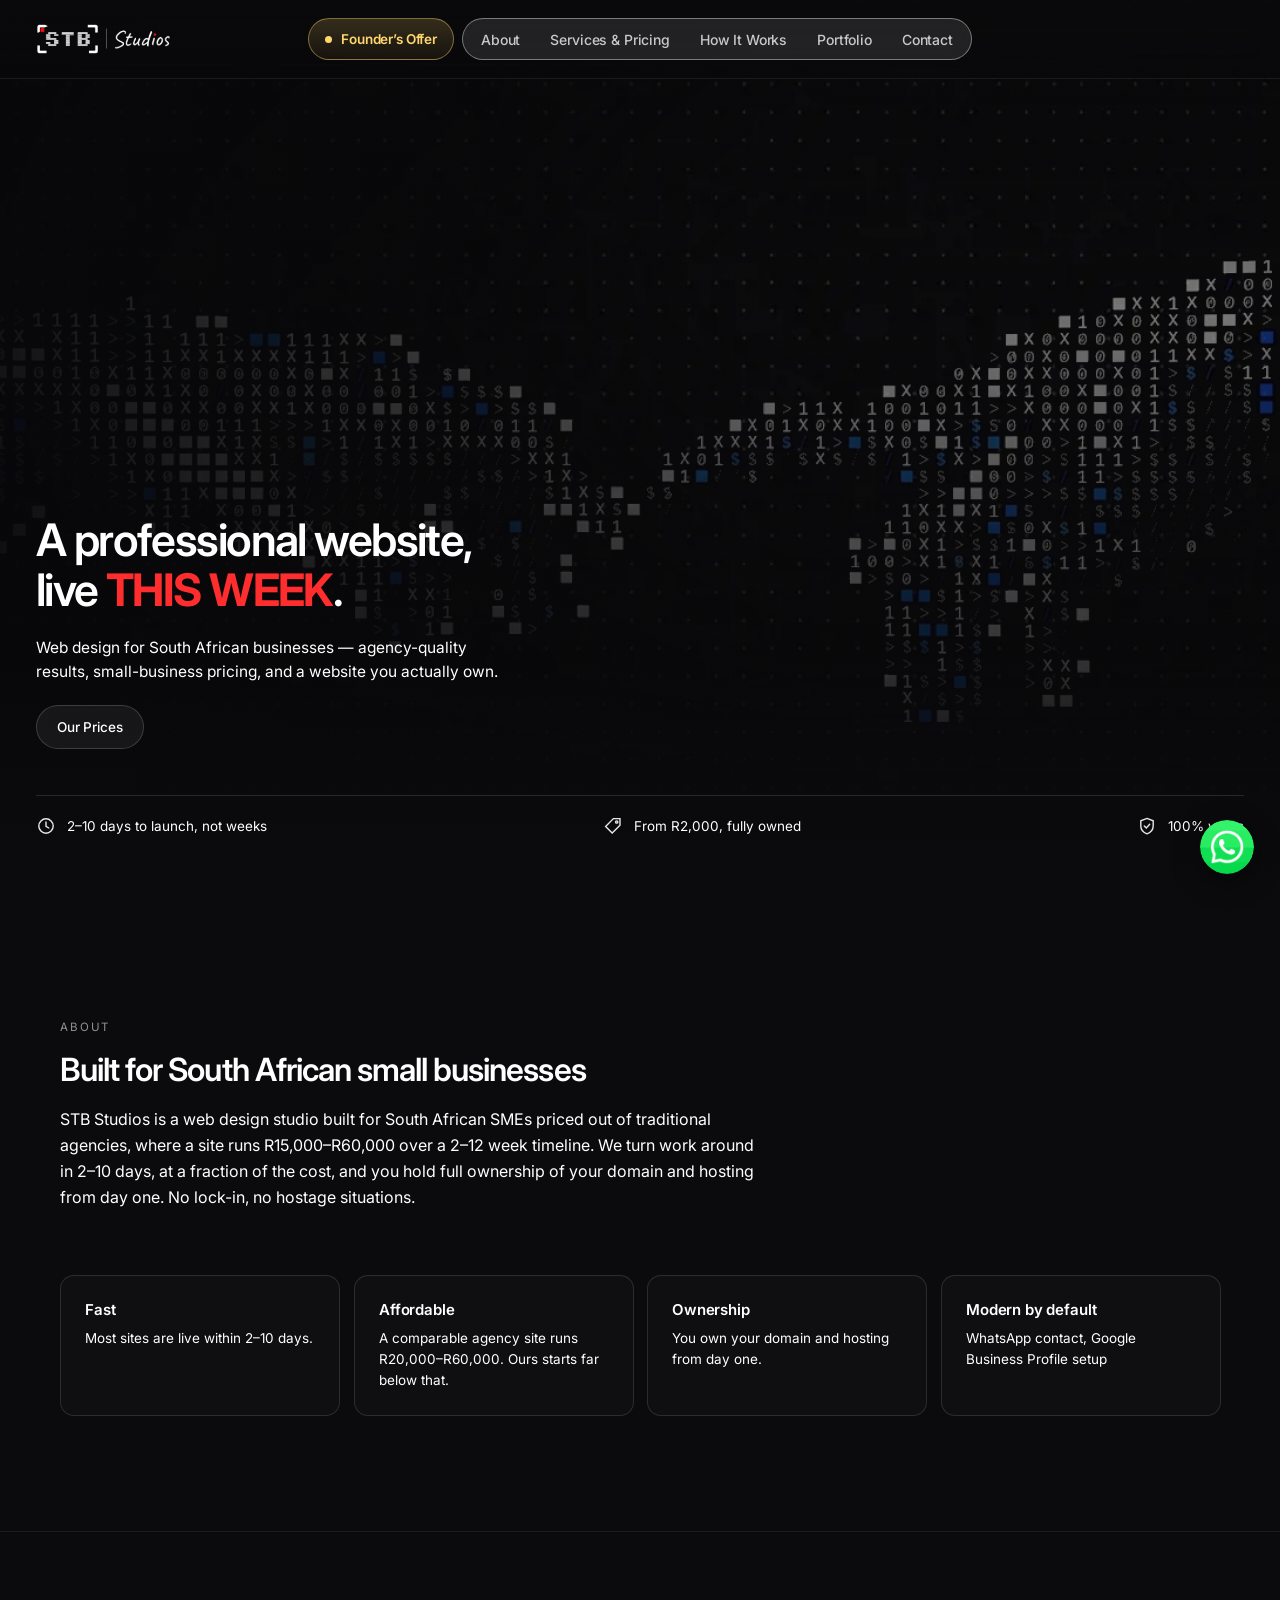
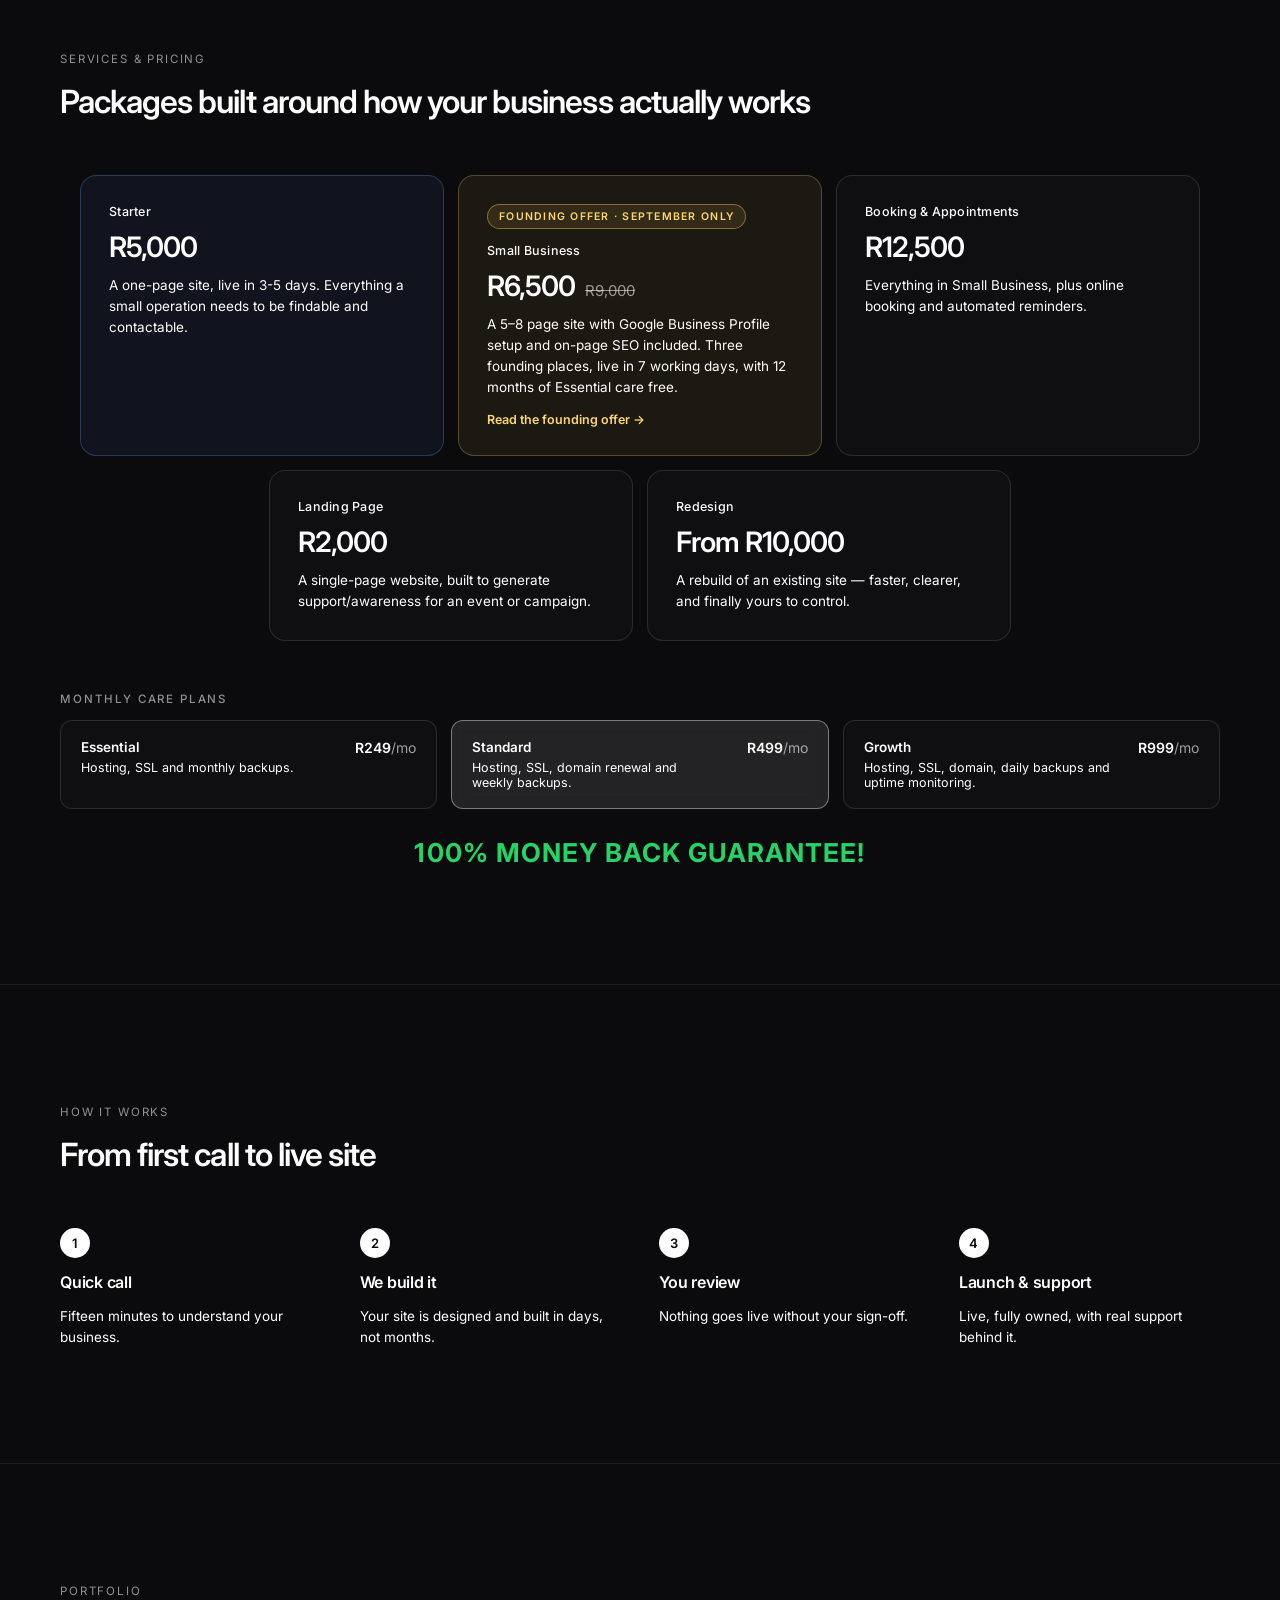
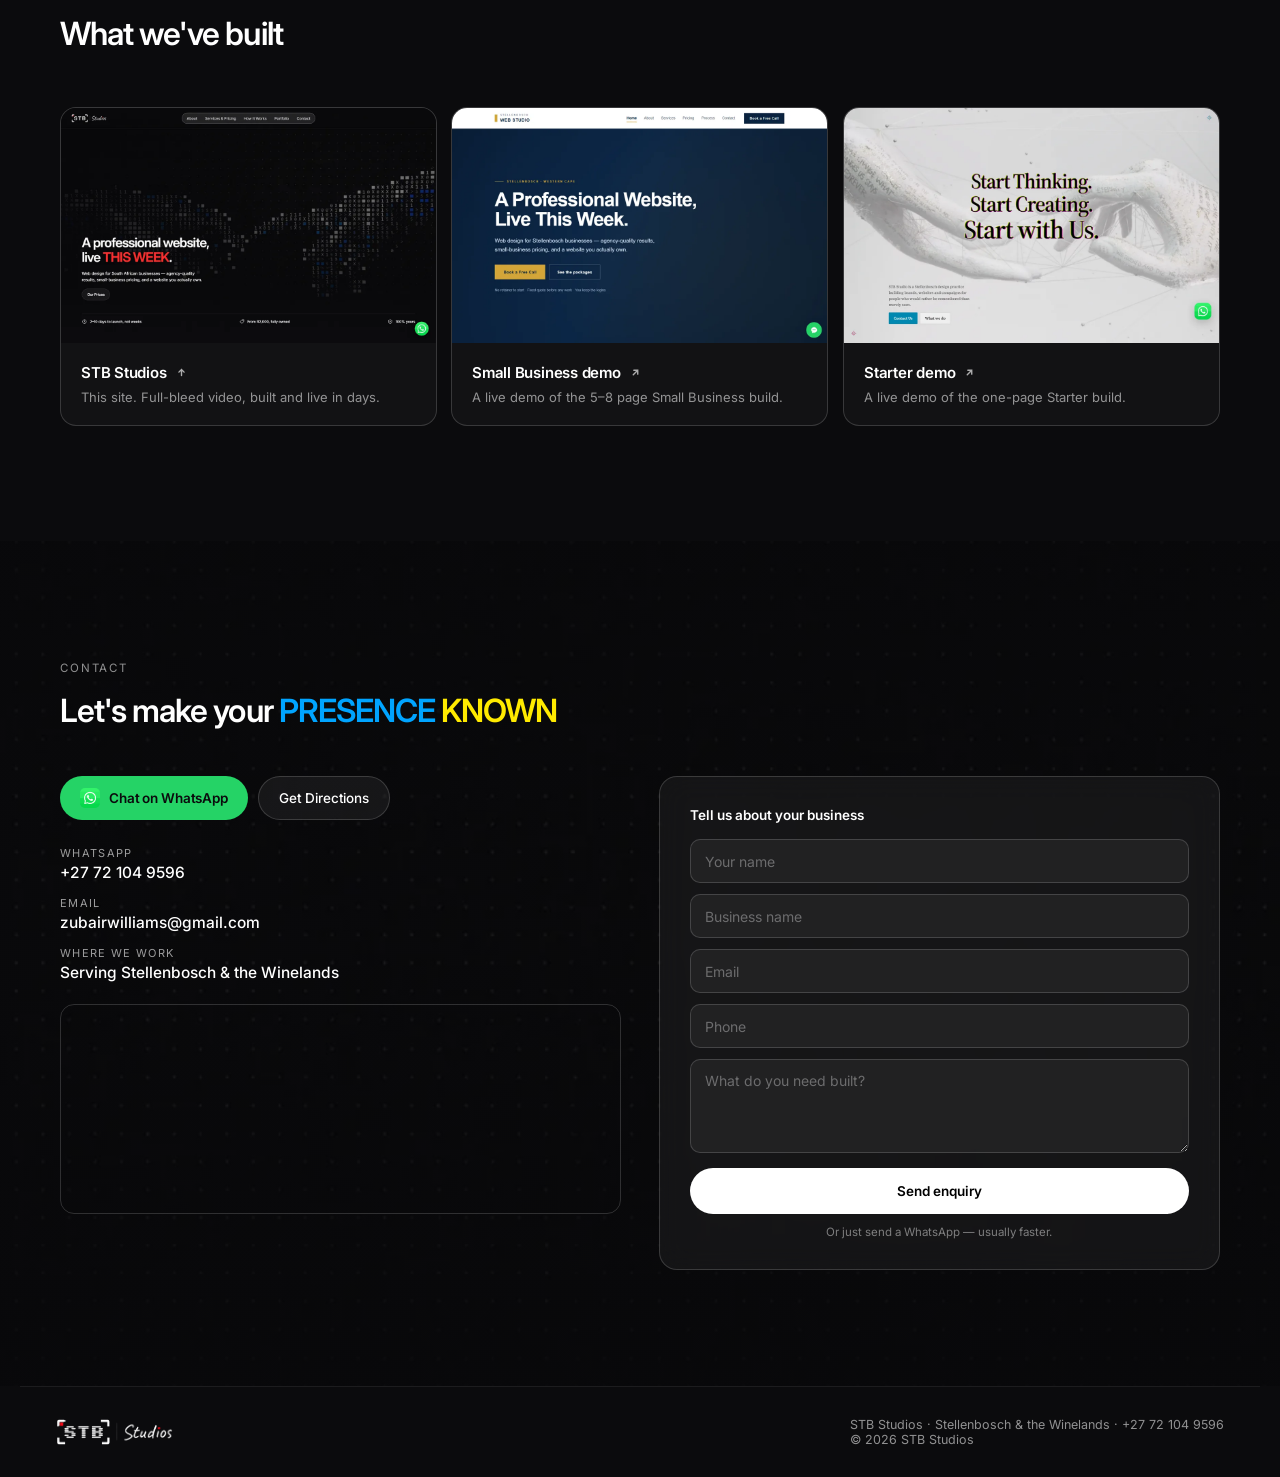
==== index.html @ 53f2d990 "Add money-back guarantee banner below monthly care plans" ====
<!DOCTYPE html>
<html lang="en-ZA">
<head>
<meta charset="utf-8">
<meta name="viewport" content="width=device-width, initial-scale=1">

<!-- ────────────────────────────────────────────────────────────────────
     DOMAIN: every absolute URL below uses https://stbstudio.co.za.
     If you launch on a different host, replace that string here, in
     sitemap.xml and in robots.txt. Nothing else is domain-dependent.
     ──────────────────────────────────────────────────────────────── -->

<title>Web Design in Stellenbosch | STB Studios</title>
<meta name="description" content="Professional websites for Stellenbosch and Winelands businesses — live in 2–10 days from R2,000, and fully owned by you. WhatsApp us for a free quote.">
<link rel="canonical" href="https://stbstudio.co.za/">
<meta name="robots" content="index, follow, max-image-preview:large">
<meta name="theme-color" content="#0b0b0d">
<meta name="geo.region" content="ZA-WC">
<meta name="geo.placename" content="Stellenbosch">

<meta property="og:type" content="website">
<meta property="og:site_name" content="STB Studios">
<meta property="og:locale" content="en_ZA">
<meta property="og:url" content="https://stbstudio.co.za/">
<meta property="og:title" content="Web Design in Stellenbosch | STB Studios">
<meta property="og:description" content="Professional websites for Stellenbosch and Winelands businesses — live in 2–10 days from R2,000, and fully owned by you. WhatsApp us for a free quote.">
<meta property="og:image" content="https://stbstudio.co.za/assets/og-image.jpg">
<meta property="og:image:width" content="1200">
<meta property="og:image:height" content="630">
<meta property="og:image:alt" content="STB Studios — a professional website, live this week">

<meta name="twitter:card" content="summary_large_image">
<meta name="twitter:title" content="Web Design in Stellenbosch | STB Studios">
<meta name="twitter:description" content="Professional websites for Stellenbosch and Winelands businesses — live in 2–10 days from R2,000, and fully owned by you. WhatsApp us for a free quote.">
<meta name="twitter:image" content="https://stbstudio.co.za/assets/og-image.jpg">

<link rel="icon" href="data:image/svg+xml,%3Csvg xmlns='http://www.w3.org/2000/svg' viewBox='0 0 22 22'%3E%3Cg fill='none' stroke='%23fff' stroke-width='1.7' stroke-linecap='square'%3E%3Cpath d='M3 7.5V3h4.5M14.5 3H19v4.5M19 14.5V19h-4.5M7.5 19H3v-4.5'/%3E%3Crect x='8.5' y='8.5' width='5' height='5'/%3E%3C/g%3E%3C/svg%3E">
<link rel="apple-touch-icon" href="assets/logo.webp">

<link rel="preconnect" href="https://fonts.googleapis.com">
<link rel="preconnect" href="https://fonts.gstatic.com" crossorigin>
<link rel="preload" as="image" href="assets/hero-art.webp" fetchpriority="high">
<link href="https://fonts.googleapis.com/css2?family=Inter:ital,opsz,wght@0,14..32,100..900&family=Instrument+Serif:ital@1&display=swap" rel="stylesheet">
<link rel="stylesheet" href="assets/styles.css">

<script type="application/ld+json">
{
  "@context": "https://schema.org",
  "@graph": [
    {
      "@type": "ProfessionalService",
      "@id": "https://stbstudio.co.za/#business",
      "name": "STB Studios",
      "description": "Web design studio for South African small businesses. Professional websites built in 2–10 days, fully owned by the client.",
      "url": "https://stbstudio.co.za/",
      "logo": "https://stbstudio.co.za/assets/logo.webp",
      "image": "https://stbstudio.co.za/assets/og-image.jpg",
      "telephone": "+27721049596",
      "email": "zubairwilliams@gmail.com",
      "priceRange": "R2000-R12500",
      "currenciesAccepted": "ZAR",
      "address": {
        "@type": "PostalAddress",
        "addressLocality": "Stellenbosch",
        "addressRegion": "Western Cape",
        "addressCountry": "ZA"
      },
      "areaServed": [
        { "@type": "City", "name": "Stellenbosch" },
        { "@type": "AdministrativeArea", "name": "Cape Winelands" },
        { "@type": "AdministrativeArea", "name": "Western Cape" }
      ],
      "knowsLanguage": ["en-ZA", "af-ZA"],
      "sameAs": ["https://wa.me/27721049596"],
      "hasOfferCatalog": {
        "@type": "OfferCatalog",
        "name": "Website packages",
        "itemListElement": [
          { "@type": "Offer", "priceCurrency": "ZAR", "price": "2000",
            "itemOffered": { "@type": "Service", "name": "Landing Page", "description": "A single-page campaign site, built to point ads and WhatsApp traffic somewhere that converts." } },
          { "@type": "Offer", "priceCurrency": "ZAR", "price": "5000",
            "itemOffered": { "@type": "Service", "name": "Starter Package", "description": "A one-page site, live in 3–5 days." } },
          { "@type": "Offer", "priceCurrency": "ZAR", "price": "6500", "priceValidUntil": "2026-10-01",
            "url": "https://stbstudio.co.za/founding-offer.html",
            "availability": "https://schema.org/LimitedAvailability",
            "itemOffered": { "@type": "Service", "name": "Small Business Package", "description": "A 5–8 page site with Google Business Profile setup and on-page SEO included. Founding client price until 1 October 2026; R9,000 thereafter." } },
          { "@type": "Offer", "priceCurrency": "ZAR", "price": "12500",
            "itemOffered": { "@type": "Service", "name": "Booking & Appointments", "description": "Everything in Small Business, plus online booking and automated reminders." } },
          { "@type": "Offer", "priceCurrency": "ZAR", "price": "10000", "priceSpecification": { "@type": "PriceSpecification", "minPrice": "10000", "priceCurrency": "ZAR" },
            "itemOffered": { "@type": "Service", "name": "Redesign", "description": "A rebuild of an existing site — faster, clearer, and finally yours to control." } }
        ]
      }
    },
    {
      "@type": "WebSite",
      "@id": "https://stbstudio.co.za/#website",
      "url": "https://stbstudio.co.za/",
      "name": "STB Studios",
      "inLanguage": "en-ZA",
      "publisher": { "@id": "https://stbstudio.co.za/#business" }
    }
  ]
}
</script>

<!-- ANALYTICS: paste the GA4 gtag.js snippet here at launch.
     <script async src="https://www.googletagmanager.com/gtag/js?id=G-XXXXXXX"></script>
     <script>window.dataLayer=window.dataLayer||[];function gtag(){dataLayer.push(arguments)}
     gtag('js',new Date());gtag('config','G-XXXXXXX');</script> -->
</head>
<body>

<a class="skip-link" href="#top">Skip to content</a>

<div class="shell">

  <div class="backdrop" data-backdrop hidden></div>

  <header class="site-header">
    <a href="#top" class="brand brand-header" aria-label="STB Studios — home">
      <img src="assets/logo.webp" alt="STB Studios" width="1033" height="230" fetchpriority="high">
    </a>

    <div class="nav-group">
      <a href="founding-offer.html" class="nav-offer">
        <span class="dot" aria-hidden="true"></span>Founder&rsquo;s Offer
      </a>
      <nav class="nav-pill" aria-label="Primary">
      <a href="#about" class="nav-link nav-a1">About</a>
      <a href="#services" class="nav-link nav-a2">Services &amp; Pricing</a>
      <a href="#how-it-works" class="nav-link nav-a3">How It Works</a>
      <a href="#portfolio" class="nav-link nav-a4">Portfolio</a>
      <a href="#contact" class="nav-link nav-a5">Contact</a>
      </nav>
    </div>

    <div class="header-end">
      <button type="button" class="burger" data-menu-toggle aria-label="Menu" aria-expanded="false" aria-controls="mobile-menu">
        <span></span><span></span>
      </button>
    </div>
  </header>

  <div class="mobile-menu" id="mobile-menu" data-menu hidden>
    <a href="founding-offer.html" class="menu-offer">Founder&rsquo;s Offer</a>
    <a href="#about">About</a>
    <a href="#services">Services &amp; Pricing</a>
    <a href="#how-it-works">How It Works</a>
    <a href="#portfolio">Portfolio</a>
    <a href="#contact">Contact</a>
    <a href="#contact" class="menu-cta">Get Started</a>
  </div>

  <main>

    <section id="top" class="hero">
      <img class="hero-art" src="assets/hero-art.webp" alt="" aria-hidden="true" width="1380" height="768">
      <div class="hero-veil hero-veil-v" aria-hidden="true"></div>
      <div class="hero-veil hero-veil-h" aria-hidden="true"></div>
      <div class="hero-veil hero-veil-foot" aria-hidden="true"></div>

      <div class="hero-inner">
        <h1 class="hero-title">
          <span class="mask"><span class="mask-in mask-1">A professional website,</span></span>
          <span class="mask"><span class="mask-in mask-2">live <em>this week</em>.</span></span>
        </h1>

        <p class="hero-sub">Web design for South African businesses — agency-quality results, small-business pricing, and a website you actually own.</p>

        <div class="hero-cta">
          <a href="#services" class="btn btn-ghost">Our Prices</a>
        </div>

        <ul class="hero-stats">
          <li class="stat stat-1">
            <svg width="20" height="20" viewBox="0 0 20 20" fill="none" stroke="#e8e8e8" stroke-width="1.4" stroke-linecap="round" aria-hidden="true"><circle cx="10" cy="10" r="7.2"/><path d="M10 6v4.3l2.8 1.7"/></svg>
            <span>2–10 days to launch, not weeks</span>
          </li>
          <li class="stat stat-2">
            <svg width="20" height="20" viewBox="0 0 20 20" fill="none" stroke="#e8e8e8" stroke-width="1.4" stroke-linecap="round" aria-hidden="true"><path d="M10.4 2.6H17v6.6l-7.8 7.8-6.6-6.6z"/><circle cx="13.7" cy="6" r="1.15"/></svg>
            <span>From R2,000, fully owned</span>
          </li>
          <li class="stat stat-3">
            <svg width="20" height="20" viewBox="0 0 20 20" fill="none" stroke="#e8e8e8" stroke-width="1.4" stroke-linecap="round" aria-hidden="true"><path d="M10 2.4l6.2 2.4v5c0 3.7-2.5 6.8-6.2 8-3.7-1.2-6.2-4.3-6.2-8v-5z"/><path d="M7.3 9.9l2 2 3.4-3.6"/></svg>
            <span>100% yours</span>
          </li>
        </ul>
      </div>
    </section>

    <section id="about" class="section">
      <div class="wrap">
        <div class="measure">
          <span class="kicker" data-appear="soft">About</span>
          <h2 data-appear="soft">Built for South African small businesses</h2>
          <p class="lede" data-appear="soft">STB Studios is a web design studio built for South African SMEs priced out of traditional agencies, where a site runs R15,000–R60,000 over a 2–12 week timeline. We turn work around in 2–10 days, at a fraction of the cost, and you hold full ownership of your domain and hosting from day one. No lock-in, no hostage situations.</p>
        </div>

        <div class="card-grid">
          <div class="card" data-appear="scale">
            <h3>Fast</h3>
            <p>Most sites are live within 2–10 days.</p>
          </div>
          <div class="card" data-appear="scale">
            <h3>Affordable</h3>
            <p>A comparable agency site runs R20,000–R60,000. Ours starts far below that.</p>
          </div>
          <div class="card" data-appear="scale">
            <h3>Ownership</h3>
            <p>You own your domain and hosting from day one.</p>
          </div>
          <div class="card" data-appear="scale">
            <h3>Modern by default</h3>
            <p>WhatsApp contact, Google Business Profile setup</p>
          </div>
        </div>
      </div>
    </section>

    <section id="services" class="section section-ruled">
      <div class="wrap">
        <span class="kicker" data-appear="soft">Services &amp; Pricing</span>
        <h2 class="section-head" data-appear="soft">Packages built around how your business actually works</h2>

        <div class="price-grid">
          <div class="price-card price-card-blue" data-appear="scale">
            <span class="price-name">Starter</span>
            <span class="price-fig">R5,000</span>
            <p>A one-page site, live in 3-5 days. Everything a small operation needs to be findable and contactable.</p>
          </div>
          <a class="price-card price-card-gold" href="founding-offer.html" data-appear="scale">
            <span class="price-flag">Founding offer · September only</span>
            <span class="price-name">Small Business</span>
            <div class="price-figs">
              <span class="price-fig">R6,500</span>
              <span class="price-was">R9,000</span>
            </div>
            <p>A 5–8 page site with Google Business Profile setup and on-page SEO included. Three founding places, live in 7 working days, with 12 months of Essential care free.</p>
            <span class="price-more">Read the founding offer &rarr;</span>
          </a>
          <div class="price-card" data-appear="scale">
            <span class="price-name">Booking &amp; Appointments</span>
            <span class="price-fig">R12,500</span>
            <p>Everything in Small Business, plus online booking and automated reminders.</p>
          </div>
          <div class="price-card" data-appear="scale">
            <span class="price-name">Landing Page</span>
            <span class="price-fig">R2,000</span>
            <p>A single-page website, built to generate support/awareness for an event or campaign.</p>
          </div>
          <div class="price-card" data-appear="scale">
            <span class="price-name">Redesign</span>
            <span class="price-fig">From R10,000</span>
            <p>A rebuild of an existing site — faster, clearer, and finally yours to control.</p>
          </div>
        </div>

        <h3 class="care-head" data-appear="soft">Monthly care plans</h3>
        <div class="care-grid">
          <div class="care-row" data-appear="soft">
            <div>
              <span class="care-name">Essential</span>
              <span class="care-desc">Hosting, SSL and monthly backups.</span>
            </div>
            <span class="care-price">R249<span>/mo</span></span>
          </div>
          <div class="care-row care-row-featured" data-appear="soft">
            <div>
              <span class="care-name">Standard</span>
              <span class="care-desc">Hosting, SSL, domain renewal and weekly backups.</span>
            </div>
            <span class="care-price">R499<span>/mo</span></span>
          </div>
          <div class="care-row" data-appear="soft">
            <div>
              <span class="care-name">Growth</span>
              <span class="care-desc">Hosting, SSL, domain, daily backups and uptime monitoring.</span>
            </div>
            <span class="care-price">R999<span>/mo</span></span>
          </div>
        </div>

        <p class="guarantee-banner" data-appear="soft">100% Money Back Guarantee!</p>
      </div>
    </section>

    <section id="how-it-works" class="section section-ruled">
      <div class="wrap">
        <span class="kicker" data-appear="soft">How It Works</span>
        <h2 class="section-head" data-appear="soft">From first call to live site</h2>

        <ol class="steps">
          <li data-appear="side"><span class="step-num">1</span><h3>Quick call</h3><p>Fifteen minutes to understand your business.</p></li>
          <li data-appear="side"><span class="step-num">2</span><h3>We build it</h3><p>Your site is designed and built in days, not months.</p></li>
          <li data-appear="side"><span class="step-num">3</span><h3>You review</h3><p>Nothing goes live without your sign-off.</p></li>
          <li data-appear="side"><span class="step-num">4</span><h3>Launch &amp; support</h3><p>Live, fully owned, with real support behind it.</p></li>
        </ol>
      </div>
    </section>

    <section id="portfolio" class="section section-ruled">
      <div class="wrap">
        <span class="kicker" data-appear="soft">Portfolio</span>
        <h2 class="section-head" data-appear="soft">What we've built</h2>

        <div class="work-grid">
          <a class="work" href="#top" data-appear="scale">
            <div class="work-shot">
              <img src="assets/portfolio-stb.webp" alt="The STB Studios web design homepage" loading="lazy" decoding="async" width="1100" height="688">
            </div>
            <div class="work-meta">
              <span class="work-title">STB Studios
                <svg width="13" height="13" viewBox="0 0 14 14" fill="none" stroke="rgba(255,255,255,0.65)" stroke-width="1.5" stroke-linecap="round" aria-hidden="true"><path d="M7 10.2V3.8M4.2 6.6L7 3.8l2.8 2.8"/></svg>
              </span>
              <span class="work-note">This site. Full-bleed video, built and live in days.</span>
            </div>
          </a>

          <a class="work" href="https://zubairthecreator.github.io/Small_Business_Package_DEMO/" target="_blank" rel="noopener" data-appear="scale">
            <div class="work-shot">
              <img src="assets/demo-small-business.webp" alt="Small Business package demo — a multi-page business website built by STB Studios" loading="lazy" decoding="async" width="1100" height="688">
            </div>
            <div class="work-meta">
              <span class="work-title">Small Business demo
                <svg width="13" height="13" viewBox="0 0 14 14" fill="none" stroke="rgba(255,255,255,0.65)" stroke-width="1.5" stroke-linecap="round" aria-hidden="true"><path d="M4.6 9.4L9.4 4.6M5.2 4.6h4.2v4.2"/></svg>
              </span>
              <span class="work-note">A live demo of the 5–8 page Small Business build.</span>
            </div>
          </a>

          <a class="work" href="https://zubairthecreator.github.io/Starter_Package_DEMO/" target="_blank" rel="noopener" data-appear="scale">
            <div class="work-shot">
              <img src="assets/demo-starter.webp" alt="Starter package demo — a one-page business website built by STB Studios" loading="lazy" decoding="async" width="1100" height="688">
            </div>
            <div class="work-meta">
              <span class="work-title">Starter demo
                <svg width="13" height="13" viewBox="0 0 14 14" fill="none" stroke="rgba(255,255,255,0.65)" stroke-width="1.5" stroke-linecap="round" aria-hidden="true"><path d="M4.6 9.4L9.4 4.6M5.2 4.6h4.2v4.2"/></svg>
              </span>
              <span class="work-note">A live demo of the one-page Starter build.</span>
            </div>
          </a>
        </div>
      </div>
    </section>

    <section id="contact" class="section contact">
      <video class="contact-video" autoplay muted loop playsinline preload="metadata" poster="assets/website-background.webp" aria-hidden="true">
        <source src="assets/contact.mp4" type="video/mp4">
      </video>
      <div class="contact-veil" aria-hidden="true"></div>

      <div class="wrap contact-inner">
        <span class="kicker" data-appear="soft">Contact</span>
        <h2 class="contact-head" data-appear="soft">Let's make your <span class="ink-blue">PRESENCE</span> <span class="ink-yellow">KNOWN</span></h2>

        <div class="contact-grid">

          <div class="contact-col" data-appear="soft">
            <div class="contact-actions">
              <a href="https://wa.me/27721049596" target="_blank" rel="noopener" class="btn btn-wa">
                <img src="assets/whatsapp.png" alt="" aria-hidden="true" width="20" height="20">
                Chat on WhatsApp
              </a>
              <a href="https://maps.app.goo.gl/CwHi2KD1R9T9J4Cy8" target="_blank" rel="noopener" class="btn btn-ghost">Get Directions</a>
            </div>

            <div class="contact-details">
              <div>
                <span class="detail-label">WhatsApp</span>
                <a href="https://wa.me/27721049596" target="_blank" rel="noopener" class="detail-val">+27 72 104 9596</a>
              </div>
              <div>
                <span class="detail-label">Email</span>
                <a href="mailto:zubairwilliams@gmail.com" class="detail-val">zubairwilliams@gmail.com</a>
              </div>
              <div>
                <span class="detail-label">Where we work</span>
                <span class="detail-val">Serving Stellenbosch &amp; the Winelands</span>
              </div>
            </div>

            <div class="map-frame">
              <iframe title="STB Studios service area — Stellenbosch and the Cape Winelands"
                      src="https://www.google.com/maps?q=Stellenbosch%2C%20Western%20Cape%2C%20South%20Africa&amp;z=11&amp;output=embed"
                      loading="lazy" referrerpolicy="no-referrer-when-downgrade"></iframe>
            </div>
          </div>

          <form class="enquiry" data-appear="scale" data-enquiry
                action="https://api.web3forms.com/submit" method="POST">
            <input type="hidden" name="access_key" value="89568bfe-4a1d-424d-867d-85670a7da5bf">
            <input type="hidden" name="subject" value="New enquiry from stbstudio.co.za">
            <input type="hidden" name="from_name" value="STB Studios website">
            <input type="checkbox" name="botcheck" class="hp" tabindex="-1" autocomplete="off">

            <span class="enquiry-head">Tell us about your business</span>

            <label class="sr-only" for="f-name">Your name</label>
            <input id="f-name" type="text" name="name" placeholder="Your name" required autocomplete="name">

            <label class="sr-only" for="f-business">Business name</label>
            <input id="f-business" type="text" name="business" placeholder="Business name" autocomplete="organization">

            <label class="sr-only" for="f-email">Email</label>
            <input id="f-email" type="email" name="email" placeholder="Email" required autocomplete="email">

            <label class="sr-only" for="f-phone">Phone</label>
            <input id="f-phone" type="tel" name="phone" placeholder="Phone" autocomplete="tel">

            <label class="sr-only" for="f-message">What do you need built?</label>
            <textarea id="f-message" name="message" rows="4" placeholder="What do you need built?"></textarea>

            <button type="submit" class="enquiry-send">Send enquiry</button>
            <p class="enquiry-status" data-status role="status" aria-live="polite"></p>
            <span class="enquiry-foot">Or just send a WhatsApp — usually faster.</span>
          </form>
        </div>
      </div>
    </section>
  </main>

  <footer class="site-footer">
    <span class="brand">
      <img src="assets/logo.webp" alt="STB Studios" width="1033" height="230" loading="lazy">
    </span>
    <span class="footer-note">STB Studios · Stellenbosch &amp; the Winelands · <a href="tel:+27721049596">+27 72 104 9596</a><br>© 2026 STB Studios</span>
  </footer>

  <a class="wa-float" href="https://wa.me/27721049596" target="_blank" rel="noopener" aria-label="Chat with STB Studios on WhatsApp">
    <img src="assets/whatsapp.png" alt="" aria-hidden="true" width="54" height="54">
  </a>
</div>

<script src="assets/site.js" defer></script>
</body>
</html>
---- assets/styles.css ----
/* ══════════════════════════════════════════════════════════════════════
   STB Studios — stbstudios.co.za
   Lifted out of the Claude Design file: every inline style and every
   style-hover / style-focus attribute now lives here as a real rule, and
   the JS `phone` breakpoint is a media query. No build step.
   ══════════════════════════════════════════════════════════════════════ */

:root {
  --bg: #0b0b0d;
  --ink: #ffffff;
  --ink-dim: rgba(255, 255, 255, 0.55);
  --ink-dimmer: rgba(255, 255, 255, 0.45);
  --line: rgba(255, 255, 255, 0.12);
  --line-soft: rgba(255, 255, 255, 0.07);
  --line-strong: rgba(255, 255, 255, 0.16);
  --accent-red: #ff2d2d;
  --accent-blue: #00a4ff;
  --accent-yellow: #ffea00;
  --whatsapp: #25d366;
  --gutter: clamp(20px, 2.8vw, 40px);
  --ease: cubic-bezier(0.16, 1, 0.3, 1);
}

*, *::before, *::after { box-sizing: border-box; margin: 0; padding: 0; }

html, body {
  background-color: var(--bg);
  color: var(--ink);
  background-image: url("website-background.webp");
  background-position: center;
  background-size: cover;
  background-attachment: fixed;
}
html { scroll-behavior: smooth; }
body {
  font-family: Inter, "Helvetica Neue", Helvetica, sans-serif;
  -webkit-font-smoothing: antialiased;
  -moz-osx-font-smoothing: grayscale;
  text-rendering: optimizeLegibility;
  position: relative;
}
a { color: inherit; text-decoration: none; }
a:hover { color: var(--ink); }
button, input, textarea, select { font: inherit; color: inherit; }
img { display: block; max-width: 100%; }
::selection { background: rgba(255, 255, 255, 0.2); }
::placeholder { color: rgba(255, 255, 255, 0.34); opacity: 1; }
:focus-visible { outline: 2px solid #fff; outline-offset: 3px; border-radius: 4px; }

.sr-only, .hp {
  position: absolute; width: 1px; height: 1px; padding: 0; margin: -1px;
  overflow: hidden; clip: rect(0 0 0 0); white-space: nowrap; border: 0;
}
.skip-link {
  position: absolute; left: -9999px; top: 0; z-index: 100;
  padding: 12px 18px; background: #fff; color: var(--bg); font-weight: 600;
}
.skip-link:focus { left: 12px; top: 12px; color: var(--bg); }

.shell { position: relative; isolation: isolate; overflow-x: clip; }

/* ── entrance keyframes ─────────────────────────────────────────────── */
@keyframes in-mask  { from { transform: translateY(105%); } to { transform: translateY(0); } }
@keyframes in-soft  { from { opacity: 0; transform: translateY(14px); } to { opacity: 1; transform: translateY(0); } }
@keyframes in-scale { from { opacity: 0; transform: scale(0.94); } to { opacity: 1; transform: scale(1); } }
@keyframes in-pop   { from { opacity: 0; transform: scale(0.86) translateY(8px); } to { opacity: 1; transform: scale(1) translateY(0); } }
@keyframes in-btn   { from { opacity: 0; transform: translateY(10px) scale(0.97); } to { opacity: 1; transform: translateY(0) scale(1); } }
@keyframes in-side  { from { opacity: 0; transform: translateX(-16px); } to { opacity: 1; transform: translateX(0); } }
@keyframes in-stat  { from { opacity: 0; transform: translateY(18px); } to { opacity: 1; transform: translateY(0); } }

/* ── header ─────────────────────────────────────────────────────────── */
.site-header {
  position: fixed; top: 0; left: 0; right: 0; z-index: 60;
  display: grid; grid-template-columns: 1fr auto 1fr; align-items: center;
  gap: 16px; padding: 18px var(--gutter);
  backdrop-filter: blur(14px);
  background: linear-gradient(180deg, rgba(10,10,12,0.72), rgba(10,10,12,0.28));
  border-bottom: 1px solid var(--line-soft);
}
.brand { display: flex; align-items: center; gap: 9px; }
.brand img { height: 30px; width: auto; }
.brand-header { animation: in-side 1.05s var(--ease) both; }

.nav-pill {
  display: flex; align-items: center; gap: 2px; padding: 4px;
  border-radius: 999px; border: 1px solid rgba(255,255,255,0.4);
  background: rgba(255,255,255,0.1); backdrop-filter: blur(8px);
}
.nav-link {
  position: relative; display: inline-flex; align-items: center;
  height: 32px; padding: 0 14px; border-radius: 999px;
  font-size: 14px; font-weight: 500; color: #c9c9c9; letter-spacing: -0.01em;
  transition: color 0.3s, background 0.3s, box-shadow 0.3s;
}
.nav-link:hover, .nav-link:focus-visible {
  color: #fff;
  background: linear-gradient(180deg, rgba(255,255,255,0.16), rgba(255,255,255,0.04));
  box-shadow: 0 0 18px rgba(255,255,255,0.10), inset 0 1px 0 rgba(255,255,255,0.25);
}
.nav-a1 { animation: in-scale 1.05s var(--ease) 0.06s both; }
.nav-a2 { animation: in-soft  1.05s var(--ease) 0.12s both; }
.nav-a3 { animation: in-scale 1.05s var(--ease) 0.18s both; }
.nav-a4 { animation: in-soft  1.05s var(--ease) 0.24s both; }
.nav-a5 { animation: in-scale 1.05s var(--ease) 0.30s both; }

.header-end { display: flex; justify-content: flex-end; align-items: center; gap: 10px; }
.burger {
  display: none; flex-direction: column; justify-content: center; align-items: center;
  gap: 5px; width: 44px; height: 44px; border-radius: 999px;
  border: 1px solid var(--line-strong); background: rgba(255,255,255,0.06); cursor: pointer;
}
.burger span { display: block; width: 17px; height: 1.5px; background: #fff; border-radius: 2px; transition: transform 0.3s, opacity 0.3s; }
.burger[aria-expanded="true"] span:first-child { transform: translateY(3.25px) rotate(45deg); }
.burger[aria-expanded="true"] span:last-child  { transform: translateY(-3.25px) rotate(-45deg); }

/* ── mobile menu ────────────────────────────────────────────────────── */
.backdrop {
  position: fixed; inset: 0; z-index: 55;
  background: rgba(8,8,10,0.6); backdrop-filter: blur(10px);
  opacity: 0; visibility: hidden; pointer-events: none;
  transition: opacity 0.35s, visibility 0.35s;
}
.backdrop[data-open] { opacity: 1; visibility: visible; pointer-events: auto; }
.mobile-menu {
  position: fixed; inset: 0; z-index: 58;
  display: flex; flex-direction: column; justify-content: center; gap: 16px;
  padding: 0 28px;
  opacity: 0; visibility: hidden; transform: translateY(-10px); pointer-events: none;
  transition: opacity 0.35s, transform 0.4s, visibility 0.4s;
}
.mobile-menu[data-open] { opacity: 1; visibility: visible; transform: translateY(0); pointer-events: auto; }
.mobile-menu a { font-size: 30px; font-weight: 500; letter-spacing: -0.03em; }
.mobile-menu .menu-cta {
  margin-top: 14px; align-self: flex-start;
  display: inline-flex; align-items: center; height: 46px; padding: 0 22px;
  border-radius: 999px; background: #fff; color: var(--bg);
  font-size: 14.5px; font-weight: 600;
}

/* ── buttons ────────────────────────────────────────────────────────── */
.btn {
  display: inline-flex; align-items: center; gap: 9px;
  height: 44px; padding: 0 20px; border-radius: 999px;
  font-size: 13.5px; font-weight: 500; letter-spacing: -0.01em;
  transition: background 0.3s, border-color 0.3s, transform 0.3s, box-shadow 0.3s;
}
.btn-ghost {
  border: 1px solid var(--line-strong);
  background: rgba(255,255,255,0.06); backdrop-filter: blur(8px);
}
.btn-ghost:hover { background: rgba(255,255,255,0.13); border-color: rgba(255,255,255,0.32); transform: translateY(-1px); }
.btn-wa { background: var(--whatsapp); color: var(--bg); font-weight: 600; }
.btn-wa:hover { color: var(--bg); box-shadow: 0 0 28px rgba(37,211,102,0.45); transform: translateY(-1px); }
.btn-wa img { width: 20px; height: 20px; border-radius: 5px; }

/* ── hero ───────────────────────────────────────────────────────────── */
.hero {
  position: relative; display: flex; align-items: flex-end; overflow: hidden;
  height: 100vh; height: 100dvh;
}
.hero-art {
  position: absolute; inset: 0; width: 100%; height: 100%;
  object-fit: cover; object-position: center 34%;
  z-index: 0; opacity: 0.62; pointer-events: none;
}
.hero-veil { position: absolute; inset: 0; z-index: 1; pointer-events: none; }
.hero-veil-v { background: linear-gradient(180deg, rgba(8,8,10,0.55) 0%, rgba(8,8,10,0.12) 34%, rgba(8,8,10,0.72) 78%, rgba(8,8,10,0.94) 100%); }
.hero-veil-h { background: linear-gradient(90deg, rgba(8,8,10,0.88) 0%, rgba(8,8,10,0.55) 34%, rgba(8,8,10,0) 62%); }
.hero-veil-foot {
  inset: auto 0 0 0; height: 26vh; max-height: 260px;
  background: linear-gradient(180deg, rgba(11,11,13,0) 0%, rgba(11,11,13,0.65) 55%, var(--bg) 100%);
}
.hero-inner {
  position: relative; z-index: 2; width: 100%; max-width: 1360px; margin: 0 auto;
  padding: 0 var(--gutter) clamp(38px, 5vw, 74px);
  display: flex; flex-direction: column; align-items: flex-start;
  gap: clamp(16px, 1.6vw, 22px);
}
.hero-title {
  max-width: 860px; font-size: clamp(32px, 3.5vw, 58px);
  font-weight: 600; line-height: 1.04; letter-spacing: -0.035em;
}
.hero-title .mask { display: block; overflow: hidden; padding-bottom: 0.06em; }
.hero-title .mask-in { display: block; }
.mask-1 { animation: in-mask 1.05s var(--ease) 0.14s both; }
.mask-2 { animation: in-mask 1.05s var(--ease) 0.24s both; }
.hero-title em {
  font-style: normal; font-weight: 700; color: var(--accent-red);
  letter-spacing: -0.035em; text-transform: uppercase;
}
.hero-sub {
  max-width: 470px; font-size: 15.5px; line-height: 1.55;
  text-wrap: pretty; animation: in-soft 1.05s var(--ease) 0.36s both;
}
.hero-cta { display: flex; flex-wrap: wrap; gap: 10px; animation: in-btn 1.05s var(--ease) 0.46s both; }
.hero-stats {
  margin-top: clamp(14px, 2vw, 30px); width: 100%; list-style: none;
  display: flex; flex-wrap: wrap; justify-content: space-between;
  gap: 14px 34px; padding-top: 20px; border-top: 1px solid var(--line);
}
.stat { display: flex; align-items: center; gap: 11px; font-size: 13.5px; flex: 0 1 auto; }
.stat svg { flex: none; }
.stat-1 { animation: in-stat 1.05s var(--ease) 0.58s both; }
.stat-2 { animation: in-stat 1.05s var(--ease) 0.66s both; }
.stat-3 { animation: in-stat 1.05s var(--ease) 0.74s both; }

/* ── sections ───────────────────────────────────────────────────────── */
.section {
  position: relative; scroll-margin-top: 78px;
  padding: clamp(74px, 9vw, 120px) var(--gutter);
}
.section-ruled { border-top: 1px solid var(--line-soft); }
.wrap { max-width: 1160px; margin: 0 auto; }
.measure { max-width: 860px; }
.kicker {
  display: inline-block; font-size: 11.5px; letter-spacing: 0.16em;
  text-transform: uppercase; color: var(--ink-dim); margin-bottom: 18px;
}
.section h2 {
  font-size: clamp(26px, 2.5vw, 40px); font-weight: 600; line-height: 1.1;
  letter-spacing: -0.03em; text-wrap: pretty;
}
.measure h2 { margin-bottom: 20px; }
.section-head { max-width: 860px; margin-bottom: clamp(36px, 4.5vw, 56px); }
.lede { font-size: 16px; line-height: 1.62; max-width: 700px; text-wrap: pretty; }

/* ── about cards ────────────────────────────────────────────────────── */
.card-grid {
  margin-top: clamp(40px, 5vw, 64px);
  display: grid; grid-template-columns: repeat(auto-fit, minmax(228px, 1fr)); gap: 14px;
}
.card {
  border: 1px solid var(--line); border-radius: 14px; padding: 24px;
  background: rgba(255,255,255,0.02);
  transition: border-color 0.35s, background 0.35s;
}
.card:hover { border-color: rgba(255,255,255,0.26); background: rgba(255,255,255,0.05); }
.card h3 { font-size: 15px; font-weight: 600; letter-spacing: -0.01em; margin-bottom: 9px; }
.card p { font-size: 13.5px; line-height: 1.55; }

/* ── pricing ────────────────────────────────────────────────────────── */
.price-grid { display: flex; flex-wrap: wrap; justify-content: center; gap: 14px; }
.price-card {
  flex: 0 1 364px; min-width: 288px;
  display: flex; flex-direction: column; gap: 14px;
  border: 1px solid var(--line); border-radius: 16px; padding: 28px;
  background: rgba(255,255,255,0.02);
  transition: border-color 0.35s, background 0.35s;
}
.price-card:hover { border-color: rgba(255,255,255,0.26); background: rgba(255,255,255,0.05); }
.price-card-blue { border-color: rgba(122,168,255,0.26); background: rgba(96,146,255,0.07); }
.price-card-blue:hover { border-color: rgba(122,168,255,0.45); background: rgba(96,146,255,0.12); }
.price-card-gold { border-color: rgba(255,214,110,0.26); background: rgba(255,203,84,0.07); }
.price-card-gold:hover { border-color: rgba(255,214,110,0.45); background: rgba(255,203,84,0.12); }
.price-name { font-size: 12.5px; font-weight: 500; letter-spacing: 0.02em; }
.price-fig { font-size: clamp(28px, 2.2vw, 34px); font-weight: 600; letter-spacing: -0.035em; line-height: 1; }
.price-card p { font-size: 13.5px; line-height: 1.55; }

.care-head {
  margin: clamp(36px, 4vw, 52px) 0 14px;
  font-size: 11.5px; font-weight: 500; letter-spacing: 0.16em;
  text-transform: uppercase; color: var(--ink-dim);
}
.care-grid { display: grid; grid-template-columns: repeat(auto-fit, minmax(240px, 1fr)); gap: 14px; }
.guarantee-banner {
  margin-top: 28px; text-align: center;
  font-size: clamp(18px, 2.4vw, 26px); font-weight: 700;
  letter-spacing: 0.04em; text-transform: uppercase;
  color: #25D366;
}
.care-row {
  display: flex; align-items: flex-start; justify-content: space-between;
  flex-wrap: wrap; gap: 8px 14px;
  border: 1px solid var(--line); border-radius: 12px; padding: 18px 20px;
  background: rgba(255,255,255,0.02);
}
.care-row-featured {
  border-color: rgba(255,255,255,0.4); background: rgba(255,255,255,0.1);
  backdrop-filter: blur(8px);
}
.care-row > div { display: flex; flex-direction: column; gap: 5px; min-width: 0; flex: 1 1 140px; }
.care-name { font-size: 13.5px; font-weight: 600; }
.care-desc { font-size: 12.5px; text-wrap: pretty; }
.care-price { font-size: 14px; font-weight: 600; white-space: nowrap; }
.care-price span { color: rgba(255,255,255,0.6); font-weight: 400; }

/* ── how it works ───────────────────────────────────────────────────── */
.steps {
  list-style: none;
  display: grid; grid-template-columns: repeat(auto-fit, minmax(212px, 1fr));
  gap: clamp(24px, 3vw, 40px);
}
.steps li { display: flex; flex-direction: column; gap: 14px; }
.step-num {
  display: inline-flex; align-items: center; justify-content: center;
  width: 30px; height: 30px; border-radius: 50%;
  background: #fff; color: var(--bg); font-size: 13px; font-weight: 600;
}
.steps h3 { font-size: 16px; font-weight: 600; letter-spacing: -0.015em; }
.steps p { font-size: 13.5px; line-height: 1.55; }

/* ── portfolio ──────────────────────────────────────────────────────── */
.work-grid { display: grid; grid-template-columns: repeat(auto-fit, minmax(268px, 1fr)); gap: 14px; }
.work {
  display: block; border: 1px solid var(--line-strong); border-radius: 16px;
  overflow: hidden; background: rgba(255,255,255,0.03);
  transition: border-color 0.35s, transform 0.35s;
}
.work:hover { border-color: rgba(255,255,255,0.42); transform: translateY(-2px); }
.work-shot { aspect-ratio: 16 / 10; overflow: hidden; }
.work-shot img { width: 100%; height: 100%; object-fit: cover; object-position: top center; }
.work-meta { padding: 20px; display: flex; flex-direction: column; gap: 7px; }
.work-title {
  display: flex; align-items: center; gap: 8px;
  font-size: 15px; font-weight: 600; letter-spacing: -0.015em;
}
.work-note { font-size: 13px; color: var(--ink-dim); }

/* ── contact ────────────────────────────────────────────────────────── */
.contact {
  min-height: 90vh; display: flex; align-items: center; overflow: hidden;
  padding: clamp(74px, 9vw, 118px) var(--gutter);
}
.contact-video {
  position: absolute; inset: 0; width: 100%; height: 100%;
  object-fit: cover; z-index: 0;
}
.contact-veil {
  position: absolute; inset: 0; z-index: 1;
  background: linear-gradient(180deg, rgba(8,8,10,0.82) 0%, rgba(8,8,10,0.6) 45%, rgba(8,8,10,0.9) 100%);
}
.contact-inner { position: relative; z-index: 2; width: 100%; }
.contact-head {
  max-width: 720px; font-size: clamp(26px, 2.6vw, 42px); font-weight: 600;
  line-height: 1.08; letter-spacing: -0.03em;
  margin-bottom: clamp(32px, 4vw, 48px); text-wrap: pretty;
}
.ink-blue { color: var(--accent-blue); }
.ink-yellow { color: var(--accent-yellow); }
.contact-grid {
  display: grid; grid-template-columns: repeat(auto-fit, minmax(320px, 1fr));
  gap: clamp(24px, 3vw, 44px); align-items: start;
}
.contact-col { display: flex; flex-direction: column; gap: 22px; }
.contact-actions { display: flex; flex-wrap: wrap; gap: 10px; }
.contact-details { display: flex; flex-direction: column; gap: 14px; padding-top: 4px; }
.contact-details > div { display: flex; flex-direction: column; gap: 3px; }
.detail-label { font-size: 11px; letter-spacing: 0.12em; text-transform: uppercase; color: rgba(255,255,255,0.6); }
.detail-val { font-size: 15.5px; font-weight: 500; }
a.detail-val:hover { color: var(--accent-blue); }
/* 44px minimum tap target on iOS. Negative margin cancels the padding so
   the text sits exactly where it did before. */
a.detail-val { display: block; padding: 13px 0; margin: -13px 0; }
.map-frame { border: 1px solid var(--line-strong); border-radius: 14px; overflow: hidden; height: 210px; }
.map-frame iframe { width: 100%; height: 100%; border: 0; display: block; }

/* ── enquiry form ───────────────────────────────────────────────────── */
.enquiry {
  display: flex; flex-direction: column; gap: 11px;
  border: 1px solid var(--line-strong); border-radius: 18px;
  padding: clamp(22px, 2.4vw, 30px);
  background: rgba(255,255,255,0.05); backdrop-filter: blur(14px);
}
.enquiry-head { font-size: 13.5px; font-weight: 600; margin-bottom: 5px; }
.enquiry input, .enquiry textarea {
  height: 44px; padding: 0 14px; border-radius: 10px;
  border: 1px solid var(--line-strong); background: rgba(255,255,255,0.05);
  font-size: 14px; outline: none;
  transition: border-color 0.25s, background 0.25s;
}
.enquiry textarea { height: auto; padding: 12px 14px; resize: vertical; }
.enquiry input:focus, .enquiry textarea:focus {
  border-color: rgba(255,255,255,0.6); background: rgba(255,255,255,0.09);
}
.enquiry input.hp { height: 0; }
.enquiry-send {
  margin-top: 4px; height: 46px; border: 0; border-radius: 999px;
  background: #fff; color: #000; font-size: 13.5px; font-weight: 600;
  cursor: pointer; transition: background 0.25s, box-shadow 0.3s, transform 0.3s, opacity 0.3s;
}
.enquiry-send:hover:not(:disabled) { background: #d8d8d8; box-shadow: 0 0 30px rgba(255,255,255,0.55); transform: translateY(-1px); }
.enquiry-send:active:not(:disabled) { background: #bfbfbf; transform: translateY(0); box-shadow: 0 0 14px rgba(255,255,255,0.4); }
.enquiry-send:focus-visible { outline: 2px solid #fff; outline-offset: 3px; }
.enquiry-send:disabled { opacity: 0.6; cursor: progress; }
.enquiry-status { font-size: 12.5px; text-align: center; min-height: 0; }
.enquiry-status:empty { display: none; }
.enquiry-status[data-state="ok"] { color: #6ee7a8; }
.enquiry-status[data-state="err"] { color: #ff8a8a; }
.enquiry-foot { font-size: 11.5px; color: var(--ink-dimmer); text-align: center; }

/* ── footer + floating WhatsApp ─────────────────────────────────────── */
.site-footer {
  border-top: 1px solid var(--line-soft); padding: 30px var(--gutter);
  display: flex; flex-wrap: wrap; gap: 12px 24px;
  align-items: center; justify-content: space-between;
  max-width: 1240px; margin: 0 auto;
}
.site-footer .brand img { height: 26px; }
.footer-note { font-size: 12.5px; color: var(--ink-dim); }
.footer-note a { display: inline-block; padding: 15px 8px; margin: -15px -8px; }

.wa-float {
  position: fixed; right: clamp(16px, 2vw, 28px); bottom: clamp(16px, 2vw, 28px);
  z-index: 70; width: 54px; height: 54px; border-radius: 50%; overflow: hidden;
  display: flex; align-items: center; justify-content: center;
  box-shadow: 0 8px 28px rgba(0,0,0,0.45);
  transition: transform 0.3s, box-shadow 0.3s;
}
.wa-float:hover { transform: translateY(-2px) scale(1.04); box-shadow: 0 10px 34px rgba(37,211,102,0.5); }
.wa-float img { width: 100%; height: 100%; border-radius: 50%; object-fit: cover; }

/* ── the old JS `phone` breakpoint, as a media query ────────────────── */
@media (max-width: 900px) {
  .nav-pill { display: none; }
  .burger { display: flex; }
  .hero { height: auto; min-height: 92vh; padding-top: 96px; }
  .hero-stats { justify-content: flex-start; }
}

@media (prefers-reduced-motion: reduce) {
  html { scroll-behavior: auto; }
  *, *::before, *::after {
    animation: none !important; transition: none !important;
  }
}

/* ══════════════════════════════════════════════════════════════════════
   FOUNDING OFFER — September 2026 promo. Everything below is temporary.
   Removing the promo = delete this block, the .nav-offer link in both
   menus, and restore the Small Business card to R9,000. See README.
   ══════════════════════════════════════════════════════════════════════ */

/* ── the nav pill's left-hand extension ─────────────────────────────── */
.nav-group { display: flex; align-items: center; gap: 8px; }
.nav-offer {
  display: inline-flex; align-items: center; gap: 9px;
  height: 42px; padding: 0 16px; border-radius: 999px;
  border: 1px solid rgba(255,214,110,0.45);
  background: linear-gradient(180deg, rgba(255,214,110,0.18), rgba(255,203,84,0.06));
  color: #ffd66e; font-size: 13.5px; font-weight: 600; letter-spacing: -0.01em;
  white-space: nowrap;
  transition: color 0.3s, background 0.3s, border-color 0.3s, box-shadow 0.3s, transform 0.3s;
  animation: in-side 1.05s var(--ease) both;
}
.nav-offer:hover, .nav-offer:focus-visible {
  color: #ffe9ae; border-color: rgba(255,214,110,0.82);
  background: linear-gradient(180deg, rgba(255,214,110,0.3), rgba(255,203,84,0.12));
  box-shadow: 0 0 22px rgba(255,203,84,0.28); transform: translateY(-1px);
}
.nav-offer[aria-current="page"] { color: #ffe9ae; border-color: rgba(255,214,110,0.82); }
.nav-offer .dot {
  flex: none; width: 7px; height: 7px; border-radius: 50%; background: #ffd66e;
  animation: offer-pulse 2.6s var(--ease) infinite;
}
@keyframes offer-pulse {
  0%, 100% { box-shadow: 0 0 0 0 rgba(255,214,110,0.55); }
  55%      { box-shadow: 0 0 0 7px rgba(255,214,110,0); }
}
.menu-offer { color: #ffd66e; }
.menu-offer:hover { color: #ffe9ae; }

/* ── the discounted Small Business card on the home page ────────────── */
a.price-card:hover { color: inherit; }
.price-figs { display: flex; align-items: baseline; flex-wrap: wrap; gap: 10px; }
.price-was {
  font-size: 15px; font-weight: 400; letter-spacing: 0;
  color: var(--ink-dim); text-decoration: line-through;
}
.price-flag {
  align-self: flex-start; display: inline-flex; align-items: center; gap: 7px;
  padding: 5px 11px; border-radius: 999px;
  border: 1px solid rgba(255,214,110,0.4); background: rgba(255,203,84,0.1);
  color: #ffd66e; font-size: 10.5px; font-weight: 600;
  letter-spacing: 0.12em; text-transform: uppercase;
}
.price-more {
  display: inline-flex; align-items: center; gap: 6px;
  font-size: 12.5px; font-weight: 600; color: #ffd66e;
}
a.price-card:hover .price-more { text-decoration: underline; text-underline-offset: 3px; }

/* ── the founding-offer page ────────────────────────────────────────── */
.offer-hero { padding-top: clamp(104px, 13vw, 148px); }
.offer-badge {
  display: inline-flex; align-items: center; gap: 9px;
  padding: 7px 14px; border-radius: 999px;
  border: 1px solid rgba(255,214,110,0.34); background: rgba(255,203,84,0.09);
  color: #ffd66e; font-size: 11.5px; font-weight: 600;
  letter-spacing: 0.13em; text-transform: uppercase;
}
.offer-title {
  margin-top: 22px; max-width: 15ch; text-wrap: balance;
  font-size: clamp(34px, 6vw, 70px); font-weight: 600;
  line-height: 1.02; letter-spacing: -0.038em;
}
.offer-title em { font-style: normal; color: #ffd66e; }
.offer-lede {
  margin-top: 22px; max-width: 58ch; text-wrap: pretty;
  font-size: clamp(15.5px, 2vw, 18px); line-height: 1.55; color: rgba(255,255,255,0.84);
}
.offer-cta { margin-top: 26px; display: flex; flex-wrap: wrap; gap: 10px; }
.offer-meta { margin-top: 14px; font-size: 13.5px; color: var(--ink-dim); }

.offer-cards { display: grid; grid-template-columns: repeat(auto-fit, minmax(280px, 1fr)); gap: 14px; }
.offer-card {
  display: flex; flex-direction: column; gap: 12px;
  border: 1px solid var(--line); border-radius: 18px;
  padding: clamp(22px, 5vw, 30px); background: rgba(255,255,255,0.02);
}
.offer-card-gold { border-color: rgba(255,214,110,0.3); background: rgba(255,203,84,0.07); }
.offer-card-blue { border-color: rgba(122,168,255,0.28); background: rgba(96,146,255,0.06); }
.offer-card-name {
  font-size: 11.5px; font-weight: 600; letter-spacing: 0.13em; text-transform: uppercase;
}
.offer-card-gold .offer-card-name { color: #ffd66e; }
.offer-card-blue .offer-card-name { color: #9dc0ff; }
.offer-fig {
  font-size: clamp(38px, 6vw, 54px); font-weight: 600;
  letter-spacing: -0.04em; line-height: 1;
}
.offer-card p { font-size: 15px; line-height: 1.55; color: rgba(255,255,255,0.8); }

.offer-cols { display: grid; grid-template-columns: repeat(auto-fit, minmax(300px, 1fr)); gap: clamp(28px, 5vw, 54px); }
.offer-cols h2 { margin-bottom: 18px; }
.tick-list { list-style: none; display: flex; flex-direction: column; gap: 13px; }
.tick-list li {
  display: grid; grid-template-columns: 20px 1fr; gap: 12px;
  font-size: 15px; line-height: 1.5; color: rgba(255,255,255,0.86);
}
.tick-list svg { margin-top: 2px; }

.days-grid { display: grid; grid-template-columns: repeat(auto-fit, minmax(210px, 1fr)); gap: 12px; }
.day { border: 1px solid var(--line); border-radius: 14px; padding: 20px; background: rgba(255,255,255,0.02); }
.day-gold { border-color: rgba(255,214,110,0.28); background: rgba(255,203,84,0.06); }
.day-label { font-size: 11.5px; font-weight: 600; letter-spacing: 0.13em; text-transform: uppercase; color: var(--ink-dim); }
.day-gold .day-label { color: #ffd66e; }
.day p { margin-top: 8px; font-size: 14.5px; line-height: 1.5; }

.offer-panel {
  border: 1px solid var(--line); border-radius: 18px;
  padding: clamp(24px, 5vw, 38px); background: rgba(255,255,255,0.03); max-width: 760px;
}
.offer-panel p { font-size: 15.5px; line-height: 1.6; color: rgba(255,255,255,0.84); text-wrap: pretty; }
.offer-guarantee {
  margin-top: 16px; padding-top: 16px; border-top: 1px solid rgba(255,214,110,0.22);
  font-weight: 600; color: #ffd66e !important;
}

.qa { display: flex; flex-direction: column; gap: 22px; }
.qa-item { border-top: 1px solid var(--line); padding-top: 16px; }
.qa-item h3 { font-size: 15.5px; font-weight: 600; margin-bottom: 7px; }
.qa-item p { font-size: 14.5px; line-height: 1.55; color: rgba(255,255,255,0.72); }

.offer-close {
  display: flex; flex-direction: column; align-items: center; gap: 16px; text-align: center;
  border: 1px solid rgba(255,214,110,0.26); border-radius: 20px;
  padding: clamp(26px, 6vw, 48px); background: rgba(255,203,84,0.06);
}
.offer-close h2 { max-width: 20ch; }
.offer-close p { max-width: 46ch; font-size: 15.5px; line-height: 1.55; color: rgba(255,255,255,0.82); }
.offer-contacts {
  display: flex; flex-wrap: wrap; justify-content: center; gap: 8px 20px;
  font-size: 14px; color: var(--ink-dim);
}
.offer-contacts a { text-decoration: underline; text-underline-offset: 3px; }

.offer-price-section { padding-top: 0; }
.offer-panel-head { margin-bottom: 14px; }

@media (max-width: 900px) {
  .nav-group { gap: 0; }
}
@media (max-width: 620px) {
  .nav-offer { display: none; }   /* it lives in the burger menu down here */
}
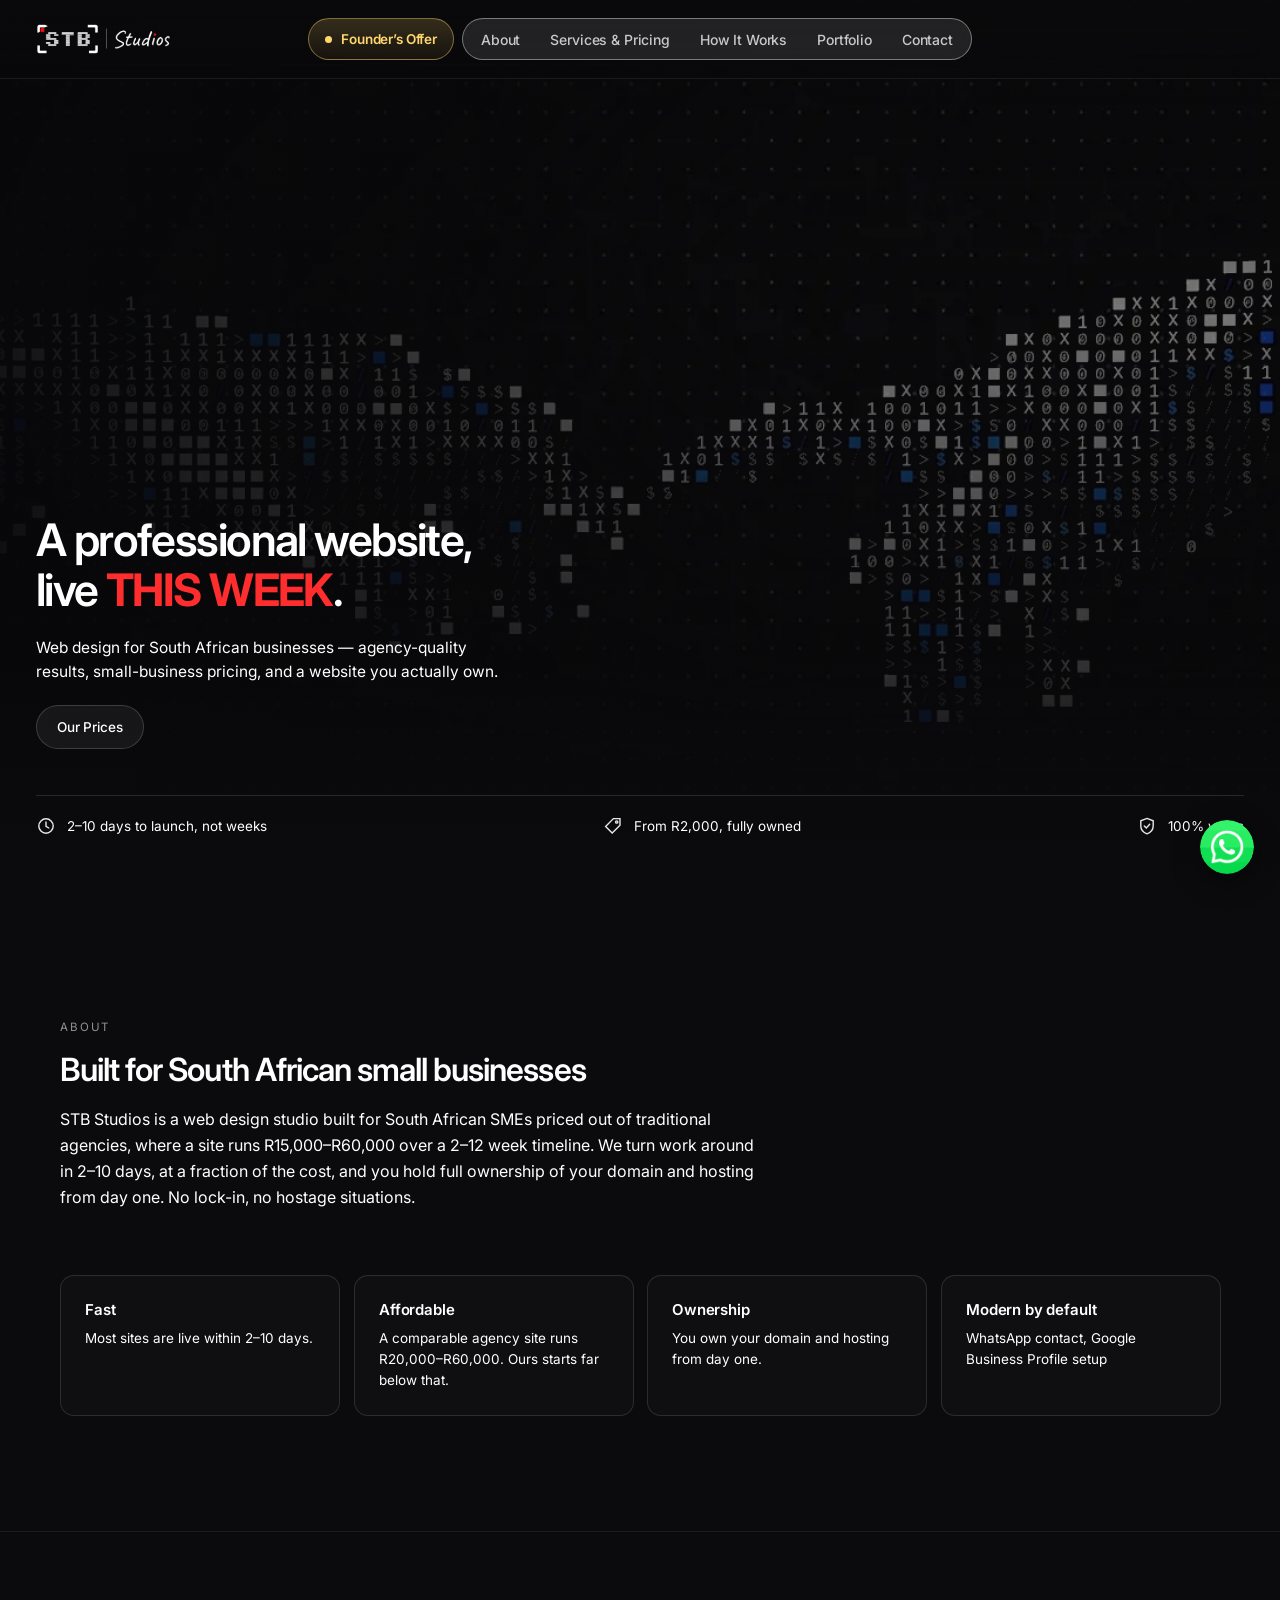
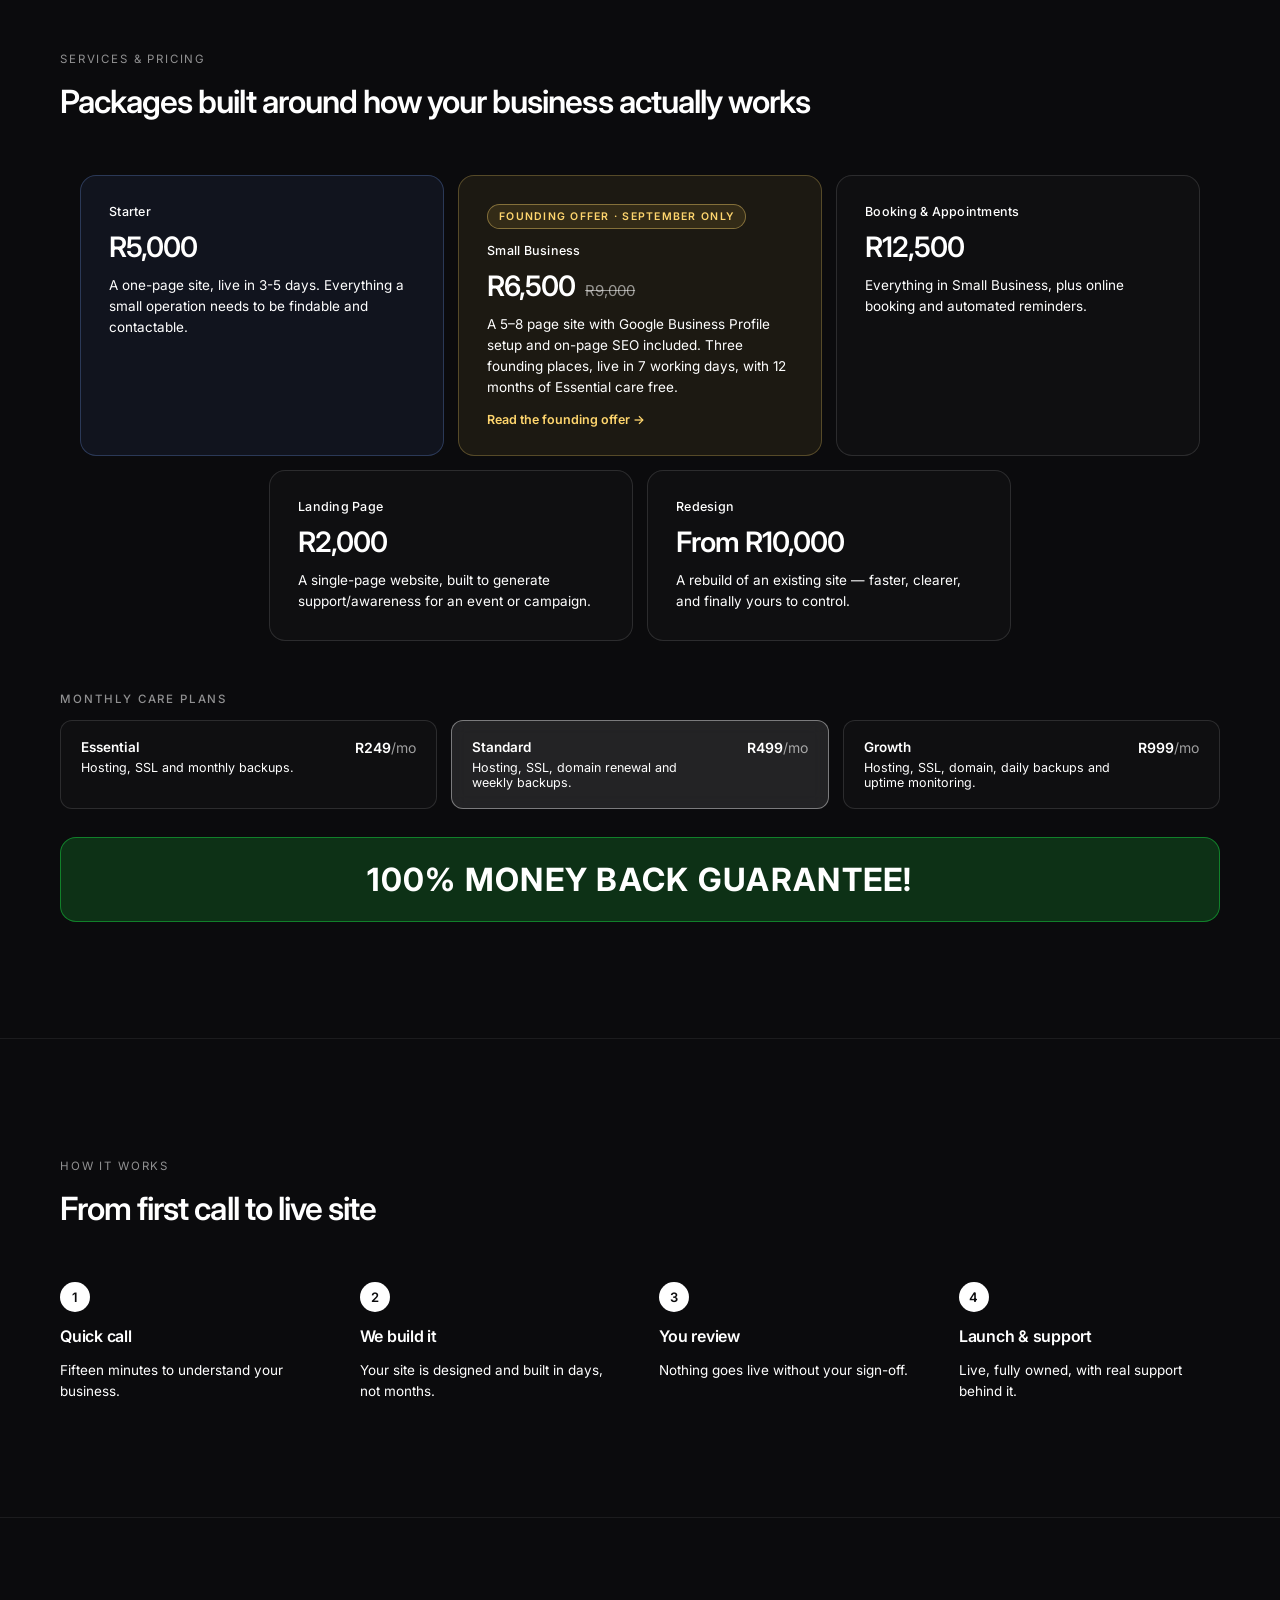
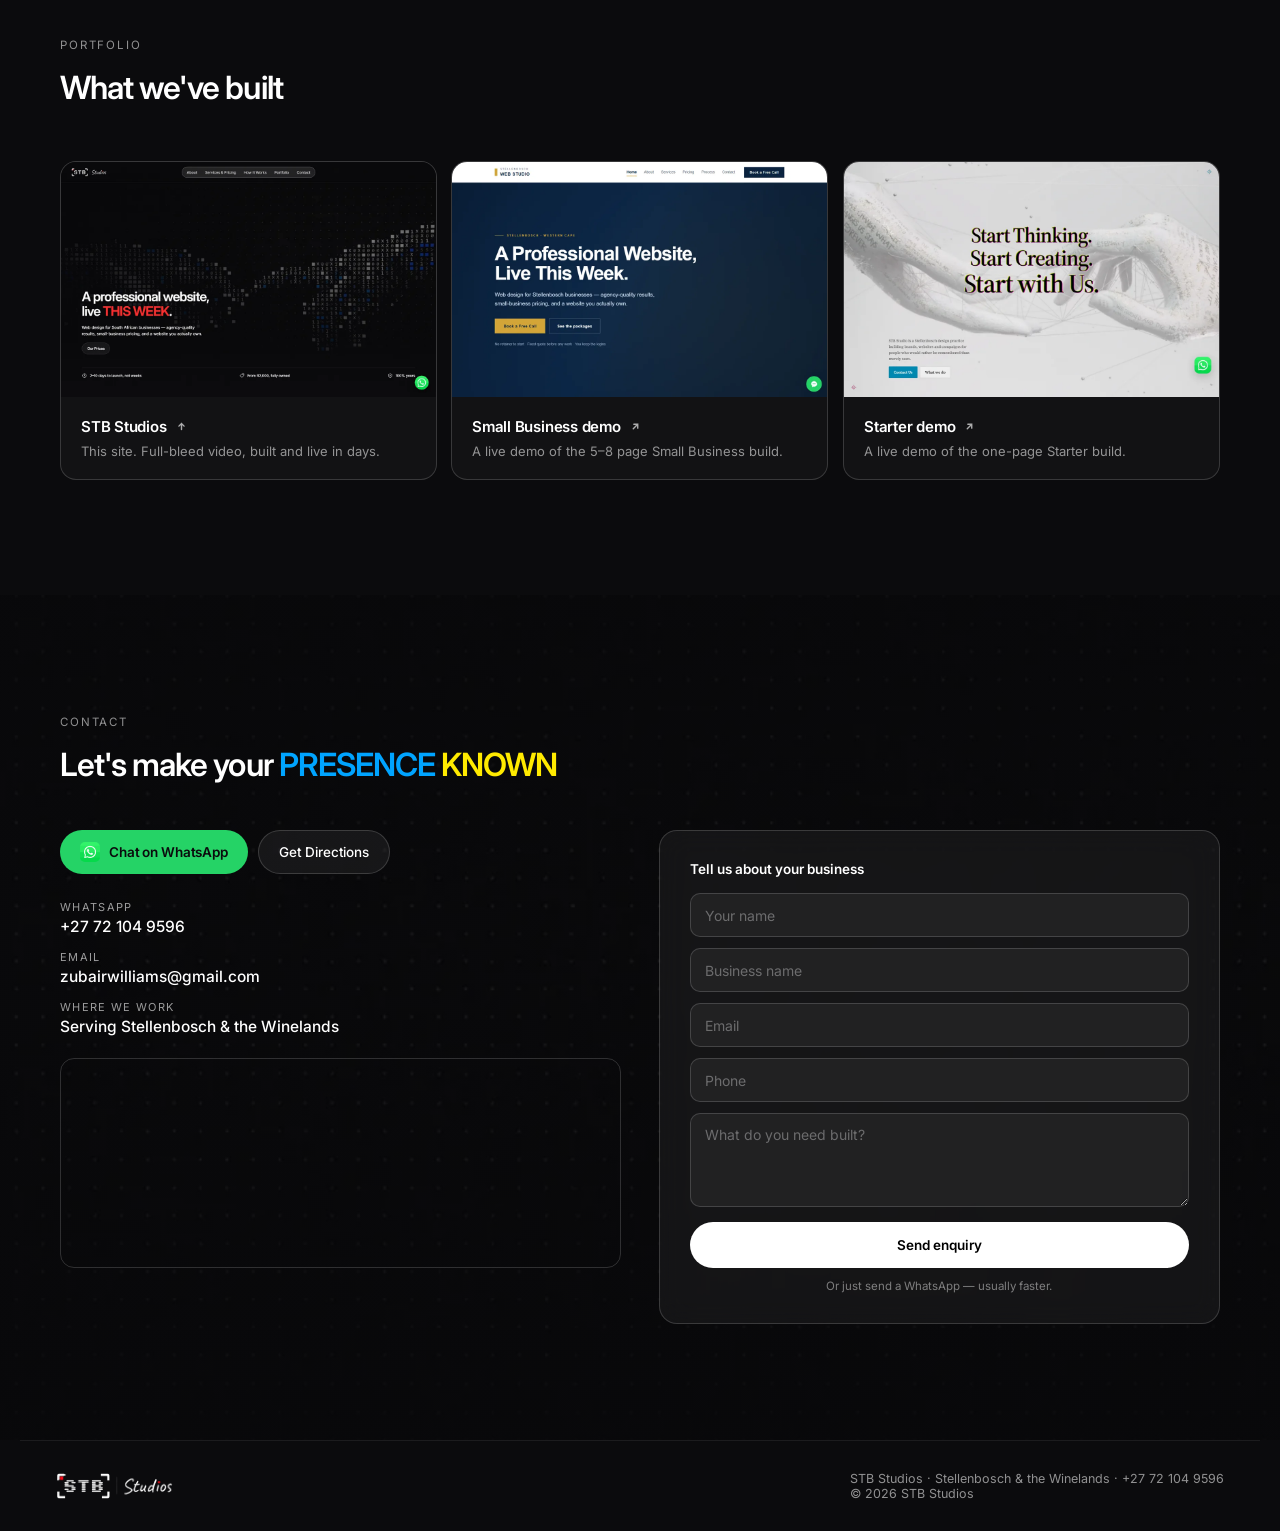
==== commit ccfae253: "Turn money-back guarantee into its own highlighted tile Matches the site's transparent-card pattern," ====
--- a/index.html
+++ b/index.html
@@ -280,7 +280,7 @@
           </div>
         </div>
 
-        <p class="guarantee-banner" data-appear="soft">100% Money Back Guarantee!</p>
+        <div class="guarantee-banner" data-appear="soft">100% Money Back Guarantee!</div>
       </div>
     </section>
 
--- a/assets/styles.css
+++ b/assets/styles.css
@@ -264,10 +264,14 @@
 .care-grid { display: grid; grid-template-columns: repeat(auto-fit, minmax(240px, 1fr)); gap: 14px; }
 .guarantee-banner {
   margin-top: 28px; text-align: center;
-  font-size: clamp(18px, 2.4vw, 26px); font-weight: 700;
+  font-size: clamp(22px, 3vw, 32px); font-weight: 700;
   letter-spacing: 0.04em; text-transform: uppercase;
-  color: #25D366;
-}
+  color: #ffffff;
+  border: 1px solid rgba(27,247,74,0.4); border-radius: 16px; padding: 22px 28px;
+  background: rgba(27,247,74,0.16);
+  transition: border-color 0.35s, background 0.35s;
+}
+.guarantee-banner:hover { border-color: rgba(27,247,74,0.6); background: rgba(27,247,74,0.22); }
 .care-row {
   display: flex; align-items: flex-start; justify-content: space-between;
   flex-wrap: wrap; gap: 8px 14px;
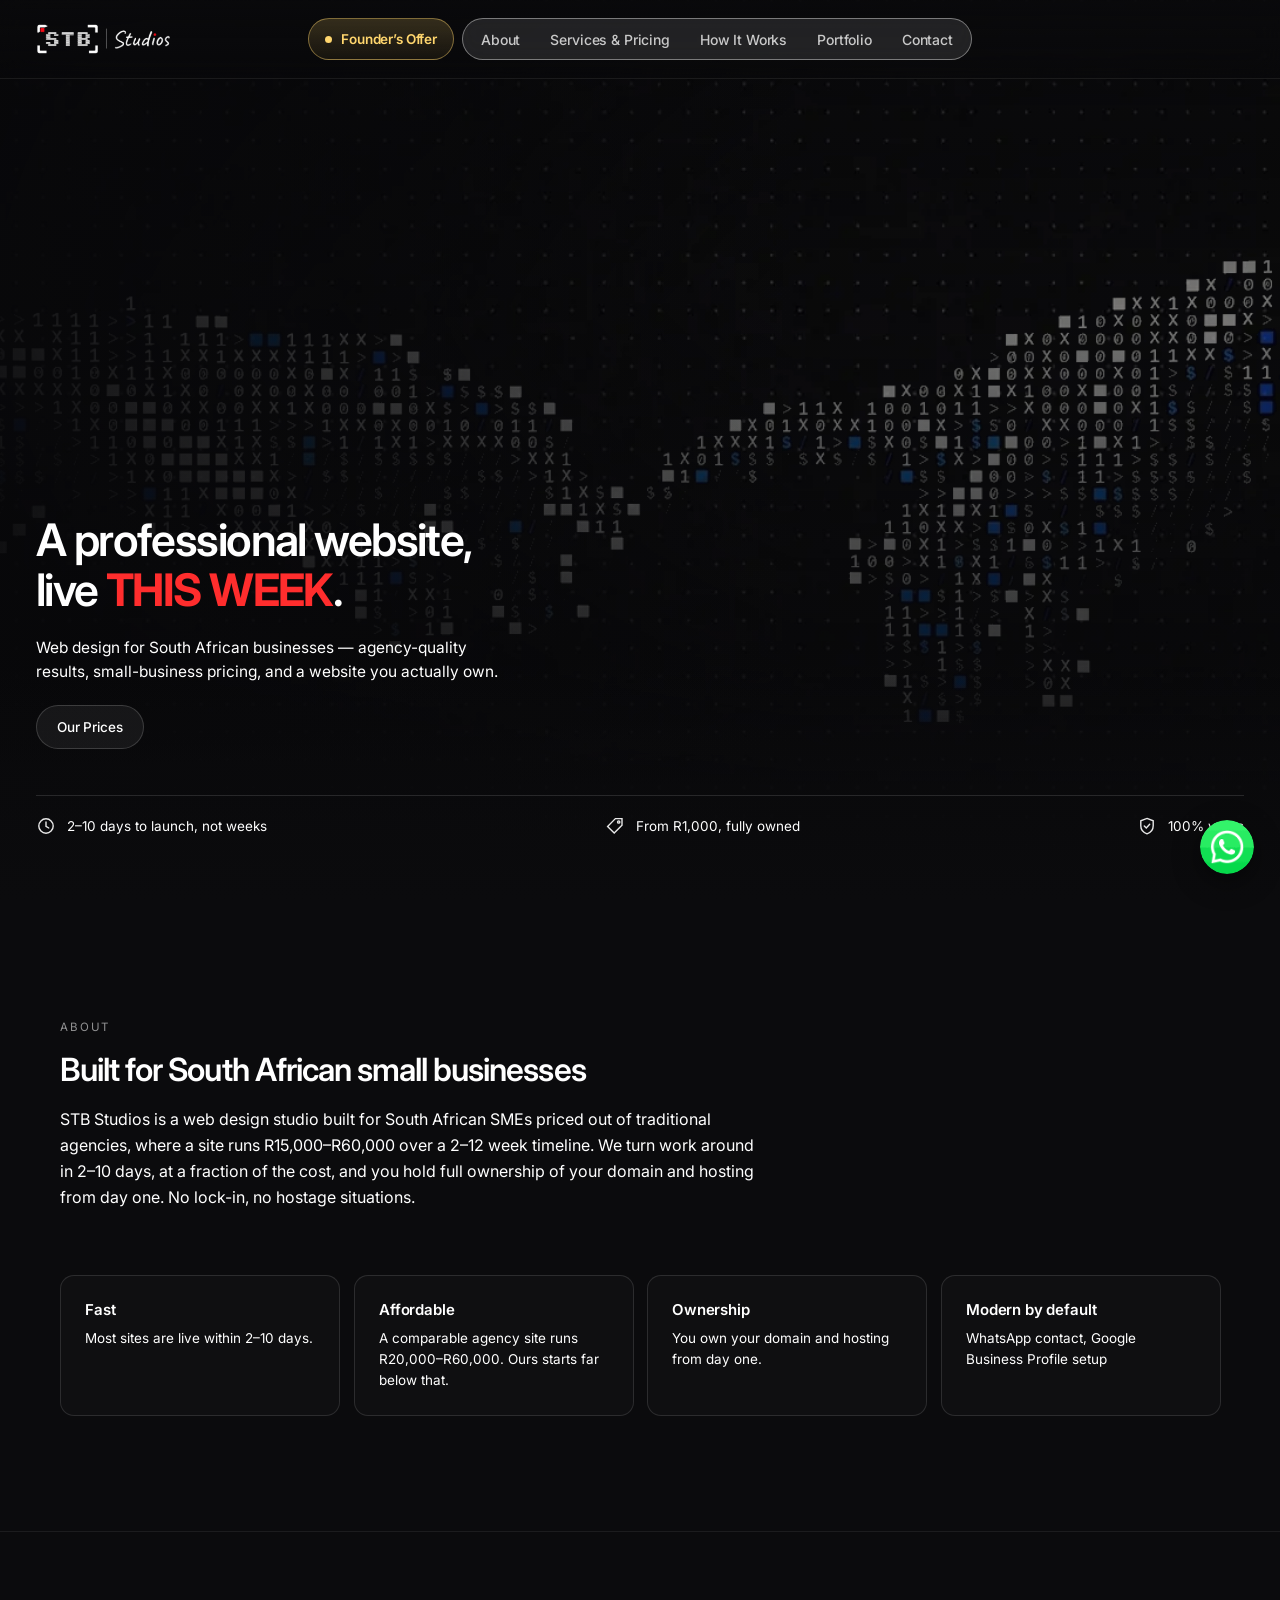
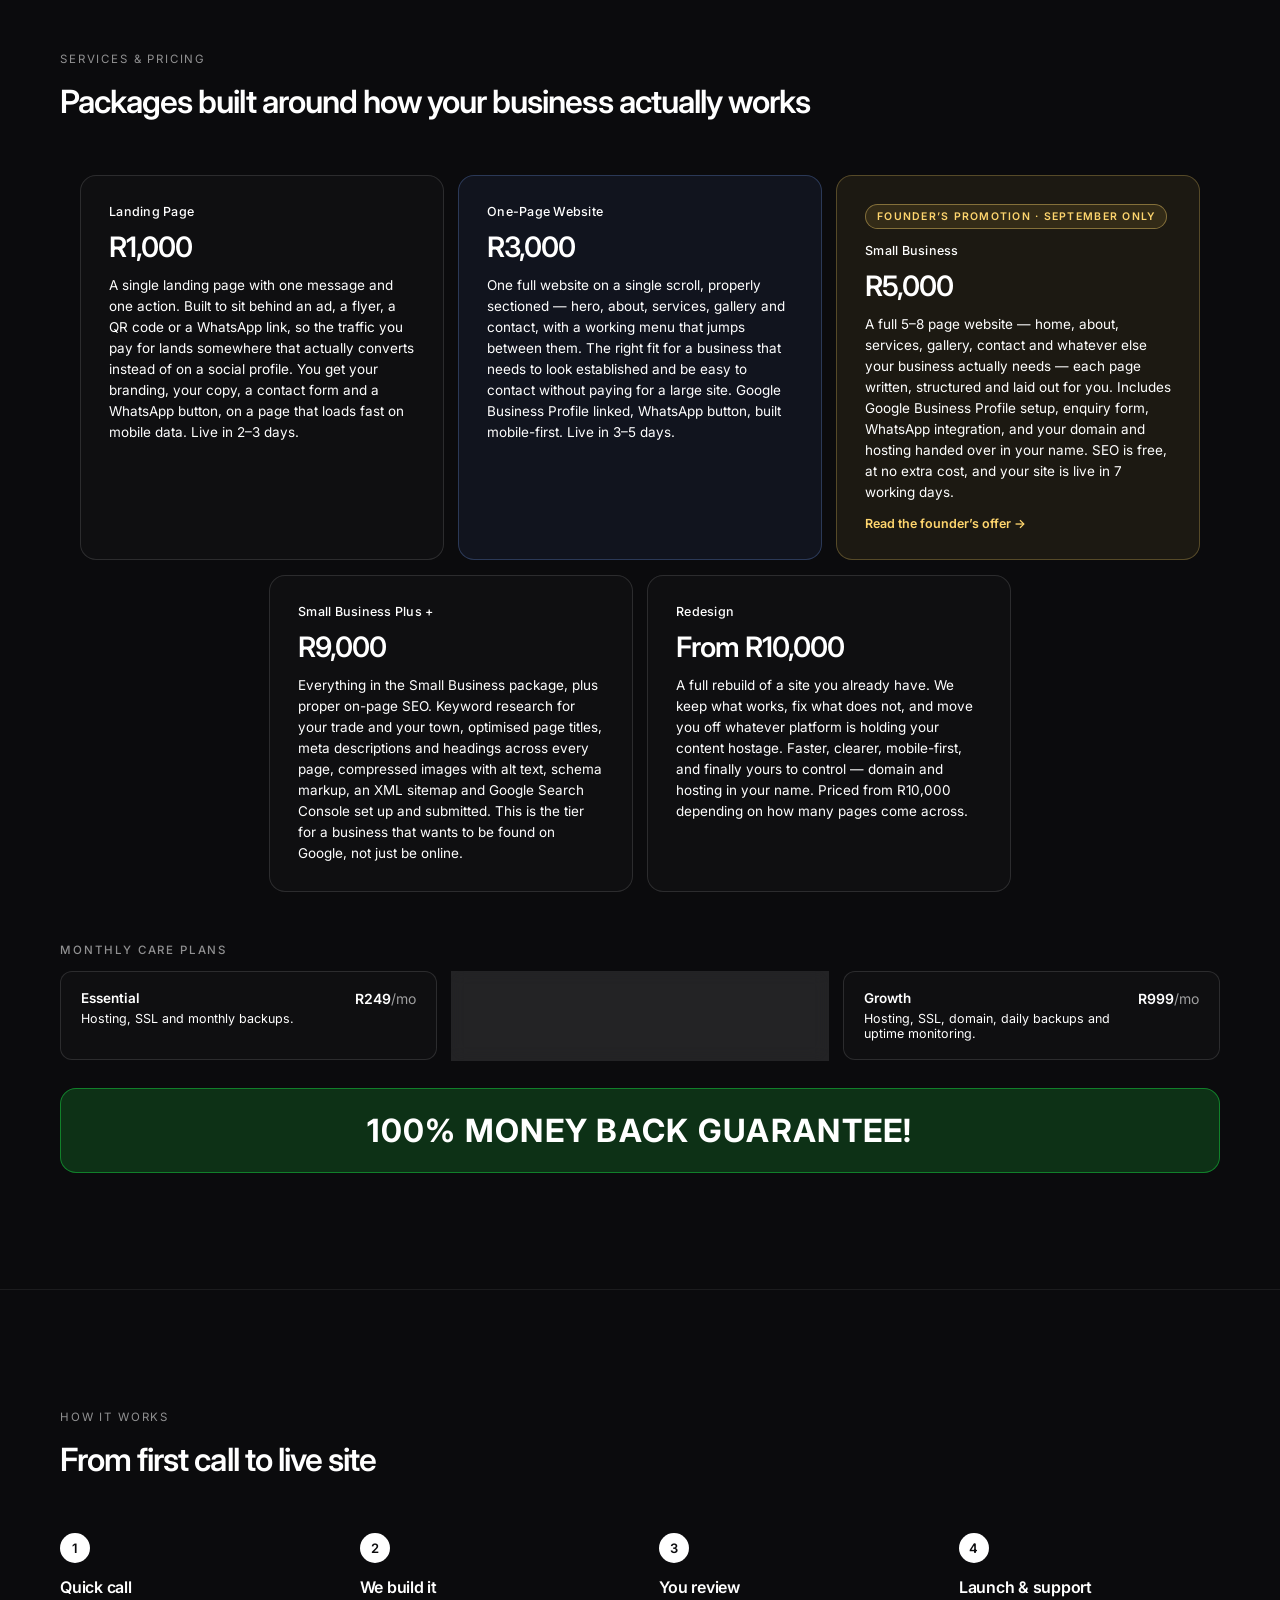
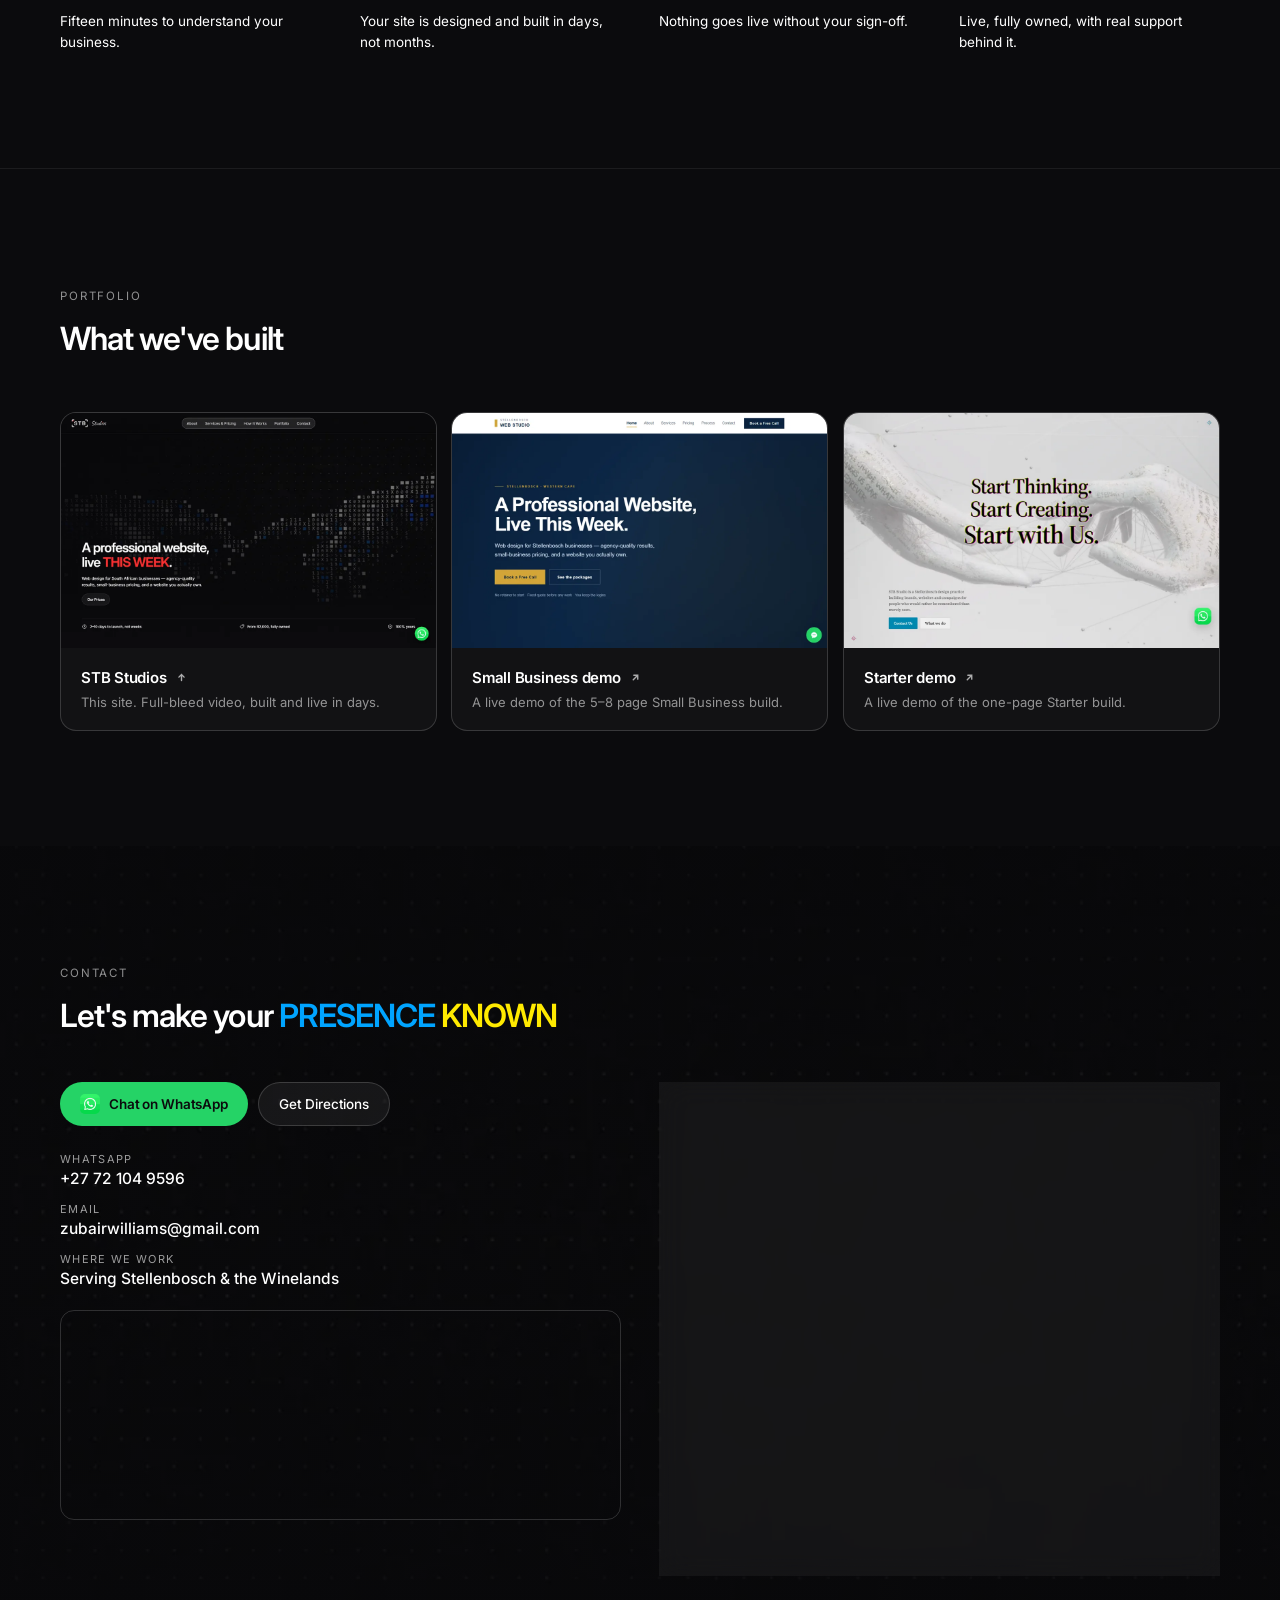
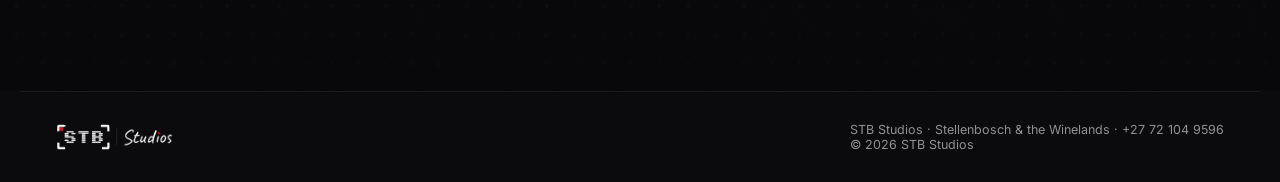
==== commit b69deece: "Restructure pricing: new tiers, ordered low to high - Landing Page R1,000, One-Page Website R3,000, " ====
--- a/index.html
+++ b/index.html
@@ -11,7 +11,7 @@
      ──────────────────────────────────────────────────────────────── -->
 
 <title>Web Design in Stellenbosch | STB Studios</title>
-<meta name="description" content="Professional websites for Stellenbosch and Winelands businesses — live in 2–10 days from R2,000, and fully owned by you. WhatsApp us for a free quote.">
+<meta name="description" content="Professional websites for Stellenbosch and Winelands businesses — live in 2–10 days from R1,000, and fully owned by you. WhatsApp us for a free quote.">
 <link rel="canonical" href="https://stbstudio.co.za/">
 <meta name="robots" content="index, follow, max-image-preview:large">
 <meta name="theme-color" content="#0b0b0d">
@@ -23,7 +23,7 @@
 <meta property="og:locale" content="en_ZA">
 <meta property="og:url" content="https://stbstudio.co.za/">
 <meta property="og:title" content="Web Design in Stellenbosch | STB Studios">
-<meta property="og:description" content="Professional websites for Stellenbosch and Winelands businesses — live in 2–10 days from R2,000, and fully owned by you. WhatsApp us for a free quote.">
+<meta property="og:description" content="Professional websites for Stellenbosch and Winelands businesses — live in 2–10 days from R1,000, and fully owned by you. WhatsApp us for a free quote.">
 <meta property="og:image" content="https://stbstudio.co.za/assets/og-image.jpg">
 <meta property="og:image:width" content="1200">
 <meta property="og:image:height" content="630">
@@ -31,7 +31,7 @@
 
 <meta name="twitter:card" content="summary_large_image">
 <meta name="twitter:title" content="Web Design in Stellenbosch | STB Studios">
-<meta name="twitter:description" content="Professional websites for Stellenbosch and Winelands businesses — live in 2–10 days from R2,000, and fully owned by you. WhatsApp us for a free quote.">
+<meta name="twitter:description" content="Professional websites for Stellenbosch and Winelands businesses — live in 2–10 days from R1,000, and fully owned by you. WhatsApp us for a free quote.">
 <meta name="twitter:image" content="https://stbstudio.co.za/assets/og-image.jpg">
 
 <link rel="icon" href="data:image/svg+xml,%3Csvg xmlns='http://www.w3.org/2000/svg' viewBox='0 0 22 22'%3E%3Cg fill='none' stroke='%23fff' stroke-width='1.7' stroke-linecap='square'%3E%3Cpath d='M3 7.5V3h4.5M14.5 3H19v4.5M19 14.5V19h-4.5M7.5 19H3v-4.5'/%3E%3Crect x='8.5' y='8.5' width='5' height='5'/%3E%3C/g%3E%3C/svg%3E">
@@ -57,7 +57,7 @@
       "image": "https://stbstudio.co.za/assets/og-image.jpg",
       "telephone": "+27721049596",
       "email": "zubairwilliams@gmail.com",
-      "priceRange": "R2000-R12500",
+      "priceRange": "R1000-R10000",
       "currenciesAccepted": "ZAR",
       "address": {
         "@type": "PostalAddress",
@@ -76,18 +76,16 @@
         "@type": "OfferCatalog",
         "name": "Website packages",
         "itemListElement": [
-          { "@type": "Offer", "priceCurrency": "ZAR", "price": "2000",
-            "itemOffered": { "@type": "Service", "name": "Landing Page", "description": "A single-page campaign site, built to point ads and WhatsApp traffic somewhere that converts." } },
+          { "@type": "Offer", "priceCurrency": "ZAR", "price": "1000",
+            "itemOffered": { "@type": "Service", "name": "Landing Page", "description": "A single landing page with one message and one action, built to convert ad, flyer and WhatsApp traffic." } },
+          { "@type": "Offer", "priceCurrency": "ZAR", "price": "3000",
+            "itemOffered": { "@type": "Service", "name": "One-Page Website", "description": "One full website on a single scroll with hero, about, services, gallery and contact sections. Live in 3-5 days." } },
           { "@type": "Offer", "priceCurrency": "ZAR", "price": "5000",
-            "itemOffered": { "@type": "Service", "name": "Starter Package", "description": "A one-page site, live in 3–5 days." } },
-          { "@type": "Offer", "priceCurrency": "ZAR", "price": "6500", "priceValidUntil": "2026-10-01",
-            "url": "https://stbstudio.co.za/founding-offer.html",
-            "availability": "https://schema.org/LimitedAvailability",
-            "itemOffered": { "@type": "Service", "name": "Small Business Package", "description": "A 5–8 page site with Google Business Profile setup and on-page SEO included. Founding client price until 1 October 2026; R9,000 thereafter." } },
-          { "@type": "Offer", "priceCurrency": "ZAR", "price": "12500",
-            "itemOffered": { "@type": "Service", "name": "Booking & Appointments", "description": "Everything in Small Business, plus online booking and automated reminders." } },
+            "itemOffered": { "@type": "Service", "name": "Small Business Package", "description": "A 5-8 page website with Google Business Profile setup, enquiry form and WhatsApp integration. On-page SEO not included, except during the September founder's promotion." } },
+          { "@type": "Offer", "priceCurrency": "ZAR", "price": "9000",
+            "itemOffered": { "@type": "Service", "name": "Small Business Plus", "description": "Everything in the Small Business package plus full on-page SEO: keyword research, optimised titles and headings, schema markup, sitemap and Google Search Console setup." } },
           { "@type": "Offer", "priceCurrency": "ZAR", "price": "10000", "priceSpecification": { "@type": "PriceSpecification", "minPrice": "10000", "priceCurrency": "ZAR" },
-            "itemOffered": { "@type": "Service", "name": "Redesign", "description": "A rebuild of an existing site — faster, clearer, and finally yours to control." } }
+            "itemOffered": { "@type": "Service", "name": "Redesign", "description": "A rebuild of an existing site - faster, clearer, and finally yours to control." } }
         ]
       }
     },
@@ -178,7 +176,7 @@
           </li>
           <li class="stat stat-2">
             <svg width="20" height="20" viewBox="0 0 20 20" fill="none" stroke="#e8e8e8" stroke-width="1.4" stroke-linecap="round" aria-hidden="true"><path d="M10.4 2.6H17v6.6l-7.8 7.8-6.6-6.6z"/><circle cx="13.7" cy="6" r="1.15"/></svg>
-            <span>From R2,000, fully owned</span>
+            <span>From R1,000, fully owned</span>
           </li>
           <li class="stat stat-3">
             <svg width="20" height="20" viewBox="0 0 20 20" fill="none" stroke="#e8e8e8" stroke-width="1.4" stroke-linecap="round" aria-hidden="true"><path d="M10 2.4l6.2 2.4v5c0 3.7-2.5 6.8-6.2 8-3.7-1.2-6.2-4.3-6.2-8v-5z"/><path d="M7.3 9.9l2 2 3.4-3.6"/></svg>
@@ -223,35 +221,32 @@
         <h2 class="section-head" data-appear="soft">Packages built around how your business actually works</h2>
 
         <div class="price-grid">
+          <div class="price-card" data-appear="scale">
+            <span class="price-name">Landing Page</span>
+            <span class="price-fig">R1,000</span>
+            <p>A single landing page with one message and one action. Built to sit behind an ad, a flyer, a QR code or a WhatsApp link, so the traffic you pay for lands somewhere that actually converts instead of on a social profile. You get your branding, your copy, a contact form and a WhatsApp button, on a page that loads fast on mobile data. Live in 2&ndash;3 days.</p>
+          </div>
           <div class="price-card price-card-blue" data-appear="scale">
-            <span class="price-name">Starter</span>
+            <span class="price-name">One-Page Website</span>
+            <span class="price-fig">R3,000</span>
+            <p>One full website on a single scroll, properly sectioned &mdash; hero, about, services, gallery and contact, with a working menu that jumps between them. The right fit for a business that needs to look established and be easy to contact without paying for a large site. Google Business Profile linked, WhatsApp button, built mobile-first. Live in 3&ndash;5 days.</p>
+          </div>
+          <a class="price-card price-card-gold" href="founding-offer.html" data-appear="scale">
+            <span class="price-flag">Founder&rsquo;s promotion &middot; September only</span>
+            <span class="price-name">Small Business</span>
             <span class="price-fig">R5,000</span>
-            <p>A one-page site, live in 3-5 days. Everything a small operation needs to be findable and contactable.</p>
-          </div>
-          <a class="price-card price-card-gold" href="founding-offer.html" data-appear="scale">
-            <span class="price-flag">Founding offer · September only</span>
-            <span class="price-name">Small Business</span>
-            <div class="price-figs">
-              <span class="price-fig">R6,500</span>
-              <span class="price-was">R9,000</span>
-            </div>
-            <p>A 5–8 page site with Google Business Profile setup and on-page SEO included. Three founding places, live in 7 working days, with 12 months of Essential care free.</p>
-            <span class="price-more">Read the founding offer &rarr;</span>
+            <p>A full 5&ndash;8 page website &mdash; home, about, services, gallery, contact and whatever else your business actually needs &mdash; each page written, structured and laid out for you. Includes Google Business Profile setup, enquiry form, WhatsApp integration, and your domain and hosting handed over in your name. SEO is free, at no extra cost, and your site is live in 7 working days.</p>
+            <span class="price-more">Read the founder&rsquo;s offer &rarr;</span>
           </a>
           <div class="price-card" data-appear="scale">
-            <span class="price-name">Booking &amp; Appointments</span>
-            <span class="price-fig">R12,500</span>
-            <p>Everything in Small Business, plus online booking and automated reminders.</p>
-          </div>
-          <div class="price-card" data-appear="scale">
-            <span class="price-name">Landing Page</span>
-            <span class="price-fig">R2,000</span>
-            <p>A single-page website, built to generate support/awareness for an event or campaign.</p>
+            <span class="price-name">Small Business Plus +</span>
+            <span class="price-fig">R9,000</span>
+            <p>Everything in the Small Business package, plus proper on-page SEO. Keyword research for your trade and your town, optimised page titles, meta descriptions and headings across every page, compressed images with alt text, schema markup, an XML sitemap and Google Search Console set up and submitted. This is the tier for a business that wants to be found on Google, not just be online.</p>
           </div>
           <div class="price-card" data-appear="scale">
             <span class="price-name">Redesign</span>
             <span class="price-fig">From R10,000</span>
-            <p>A rebuild of an existing site — faster, clearer, and finally yours to control.</p>
+            <p>A full rebuild of a site you already have. We keep what works, fix what does not, and move you off whatever platform is holding your content hostage. Faster, clearer, mobile-first, and finally yours to control &mdash; domain and hosting in your name. Priced from R10,000 depending on how many pages come across.</p>
           </div>
         </div>
 
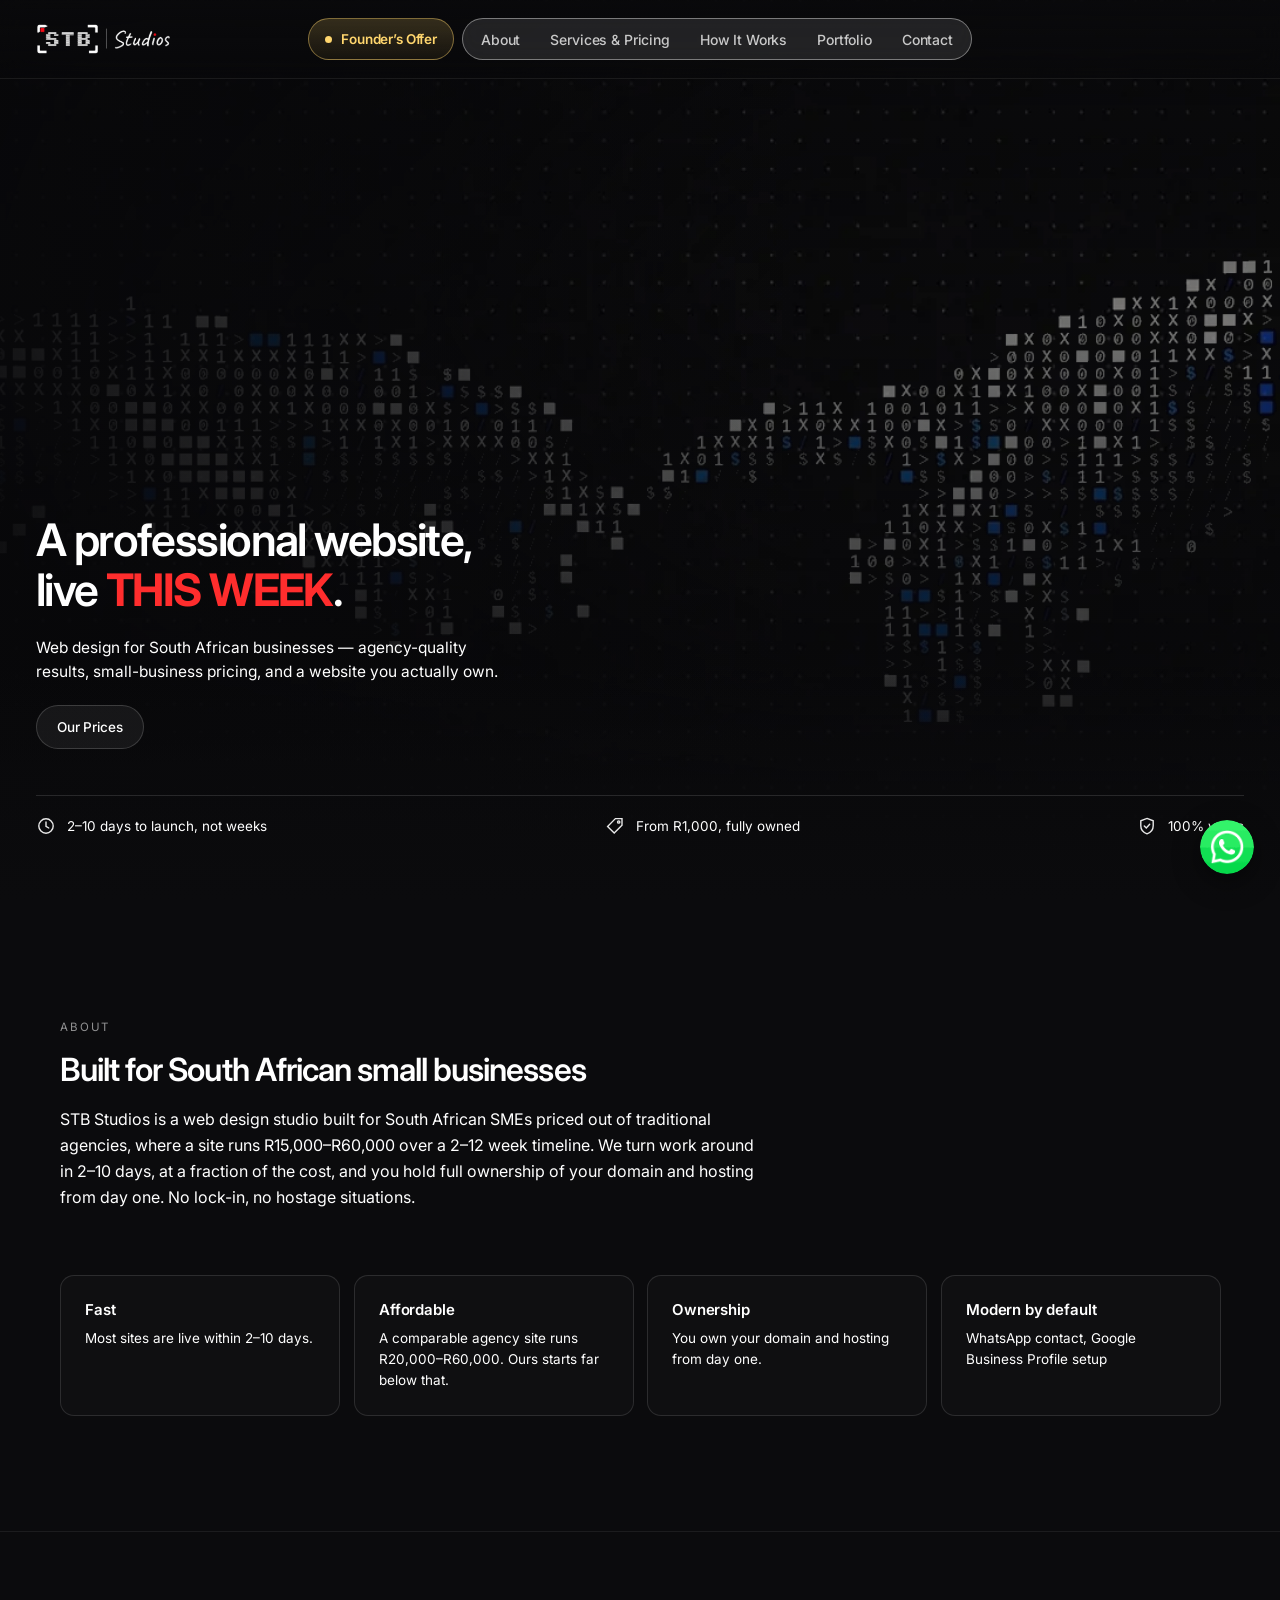
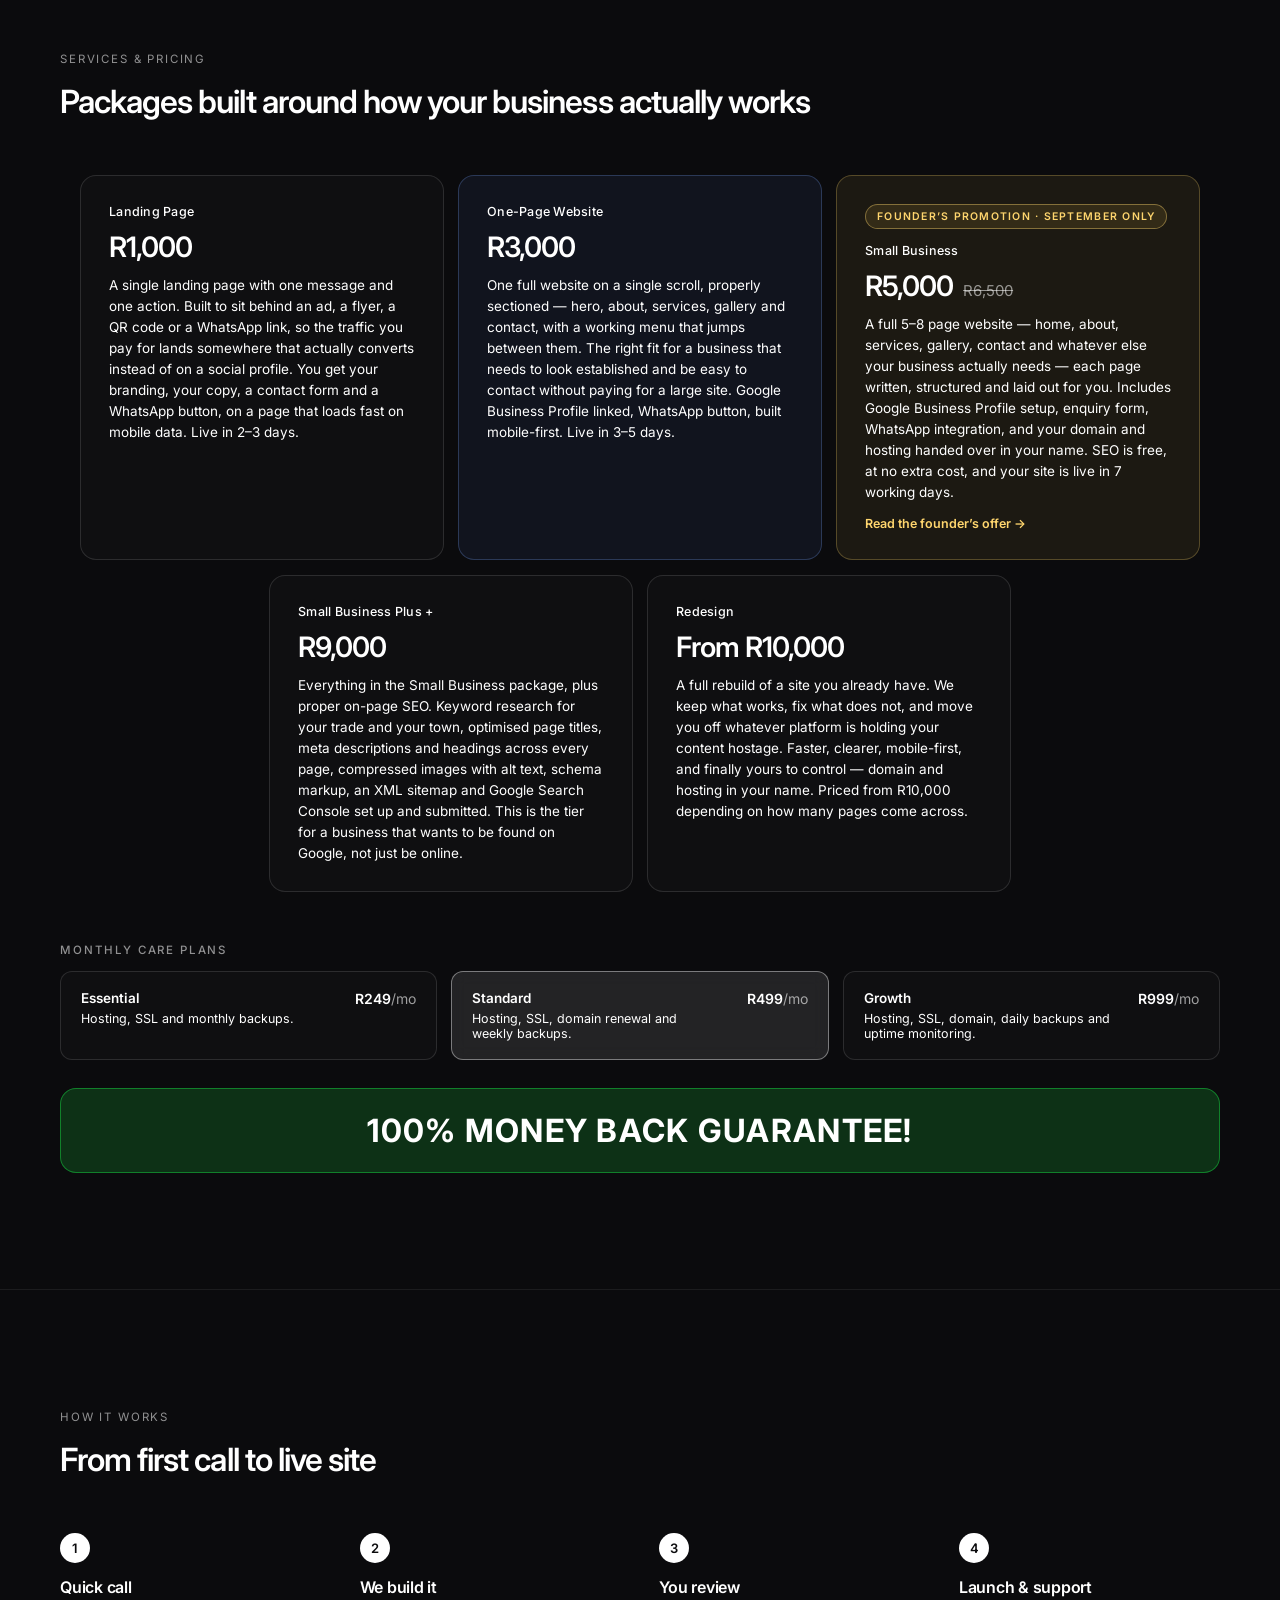
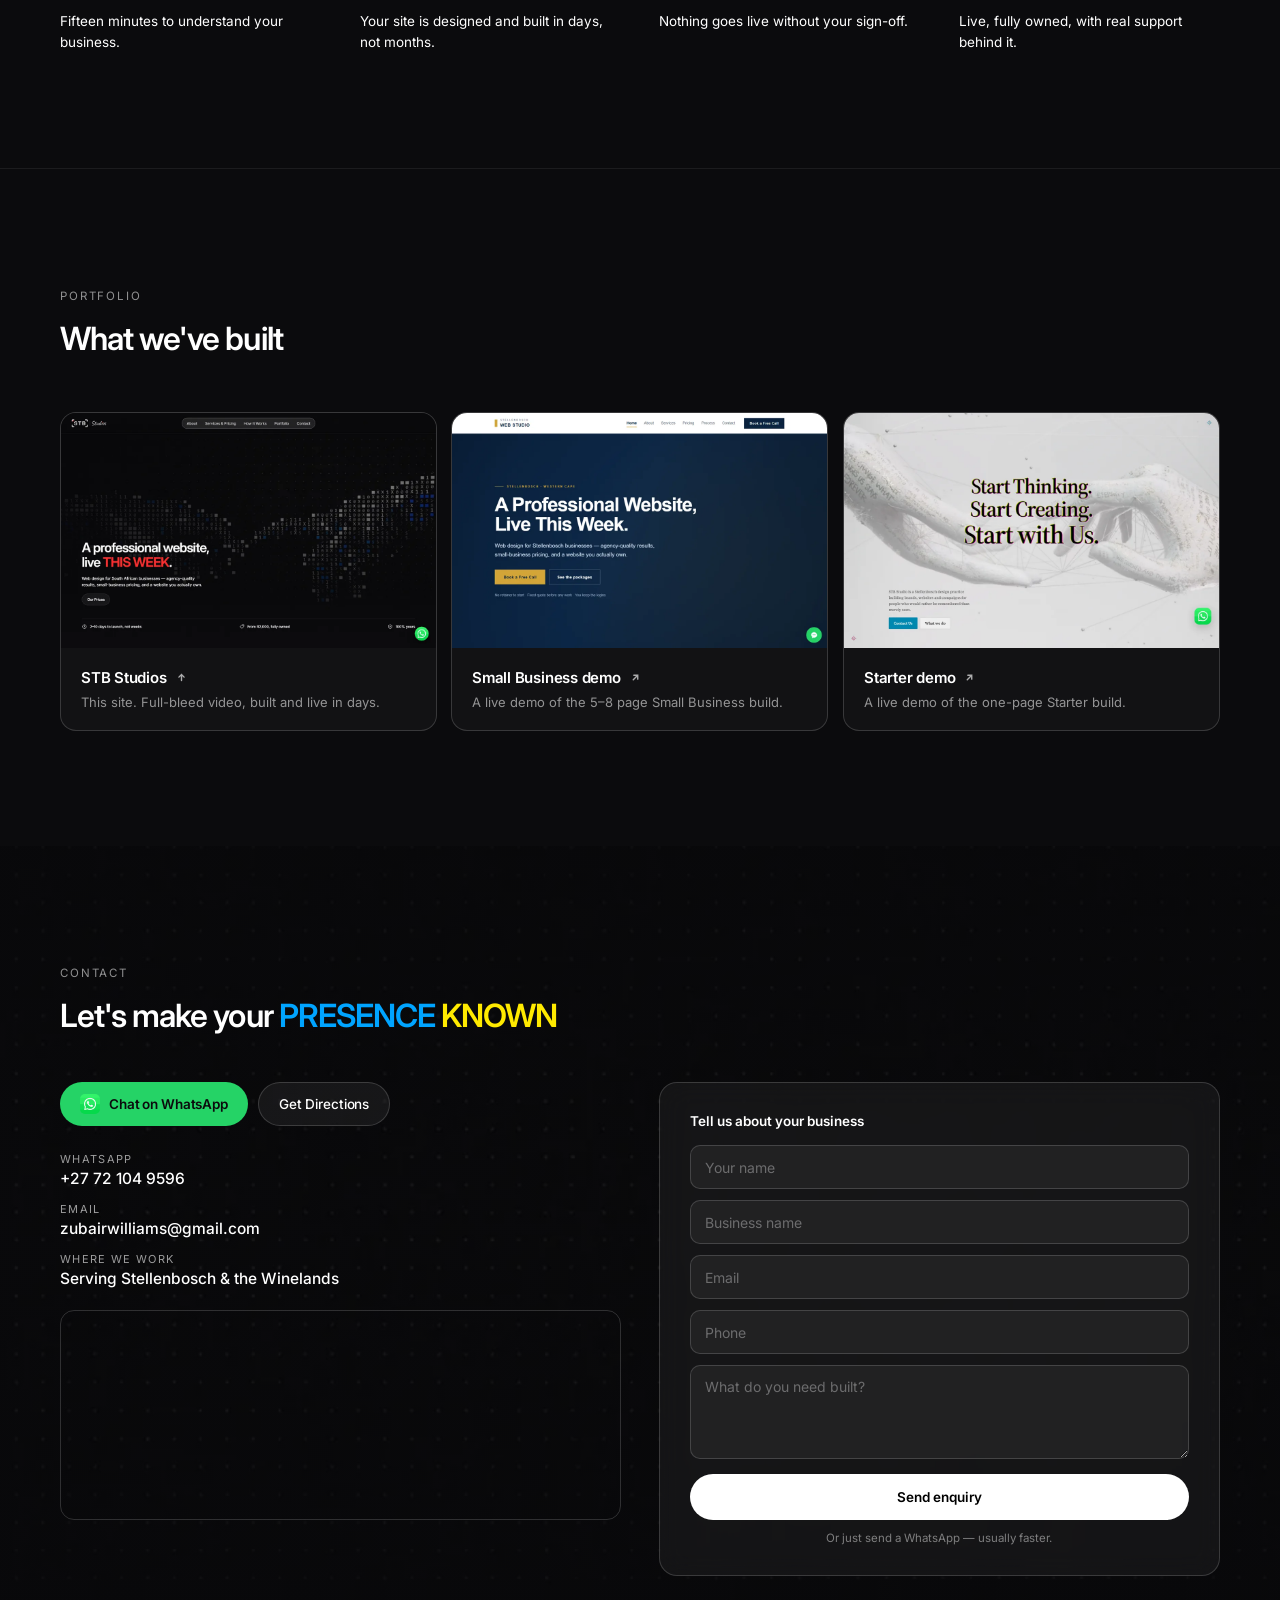
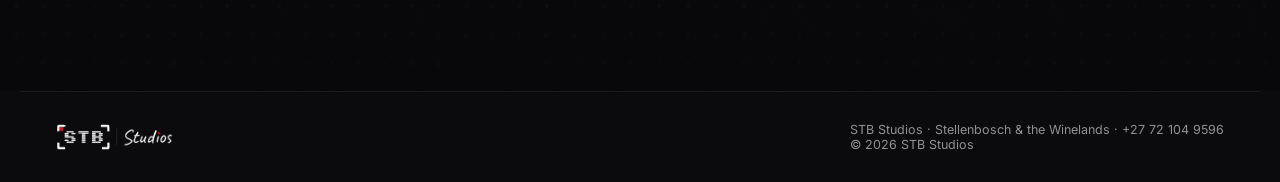
==== commit 1ad30a53: "Show Small Business at R5,000 with R6,500 struck through Founder's promotion price is the headline f" ====
--- a/index.html
+++ b/index.html
@@ -80,8 +80,10 @@
             "itemOffered": { "@type": "Service", "name": "Landing Page", "description": "A single landing page with one message and one action, built to convert ad, flyer and WhatsApp traffic." } },
           { "@type": "Offer", "priceCurrency": "ZAR", "price": "3000",
             "itemOffered": { "@type": "Service", "name": "One-Page Website", "description": "One full website on a single scroll with hero, about, services, gallery and contact sections. Live in 3-5 days." } },
-          { "@type": "Offer", "priceCurrency": "ZAR", "price": "5000",
-            "itemOffered": { "@type": "Service", "name": "Small Business Package", "description": "A 5-8 page website with Google Business Profile setup, enquiry form and WhatsApp integration. On-page SEO not included, except during the September founder's promotion." } },
+          { "@type": "Offer", "priceCurrency": "ZAR", "price": "5000", "priceValidUntil": "2026-10-01",
+            "url": "https://stbstudio.co.za/founding-offer.html",
+            "availability": "https://schema.org/LimitedAvailability",
+            "itemOffered": { "@type": "Service", "name": "Small Business Package", "description": "A 5-8 page website with Google Business Profile setup, enquiry form and WhatsApp integration. R6,500 normally; R5,000 with on-page SEO included during the September founder's promotion." } },
           { "@type": "Offer", "priceCurrency": "ZAR", "price": "9000",
             "itemOffered": { "@type": "Service", "name": "Small Business Plus", "description": "Everything in the Small Business package plus full on-page SEO: keyword research, optimised titles and headings, schema markup, sitemap and Google Search Console setup." } },
           { "@type": "Offer", "priceCurrency": "ZAR", "price": "10000", "priceSpecification": { "@type": "PriceSpecification", "minPrice": "10000", "priceCurrency": "ZAR" },
@@ -234,7 +236,10 @@
           <a class="price-card price-card-gold" href="founding-offer.html" data-appear="scale">
             <span class="price-flag">Founder&rsquo;s promotion &middot; September only</span>
             <span class="price-name">Small Business</span>
-            <span class="price-fig">R5,000</span>
+            <div class="price-figs">
+              <span class="price-fig">R5,000</span>
+              <span class="price-was">R6,500</span>
+            </div>
             <p>A full 5&ndash;8 page website &mdash; home, about, services, gallery, contact and whatever else your business actually needs &mdash; each page written, structured and laid out for you. Includes Google Business Profile setup, enquiry form, WhatsApp integration, and your domain and hosting handed over in your name. SEO is free, at no extra cost, and your site is live in 7 working days.</p>
             <span class="price-more">Read the founder&rsquo;s offer &rarr;</span>
           </a>
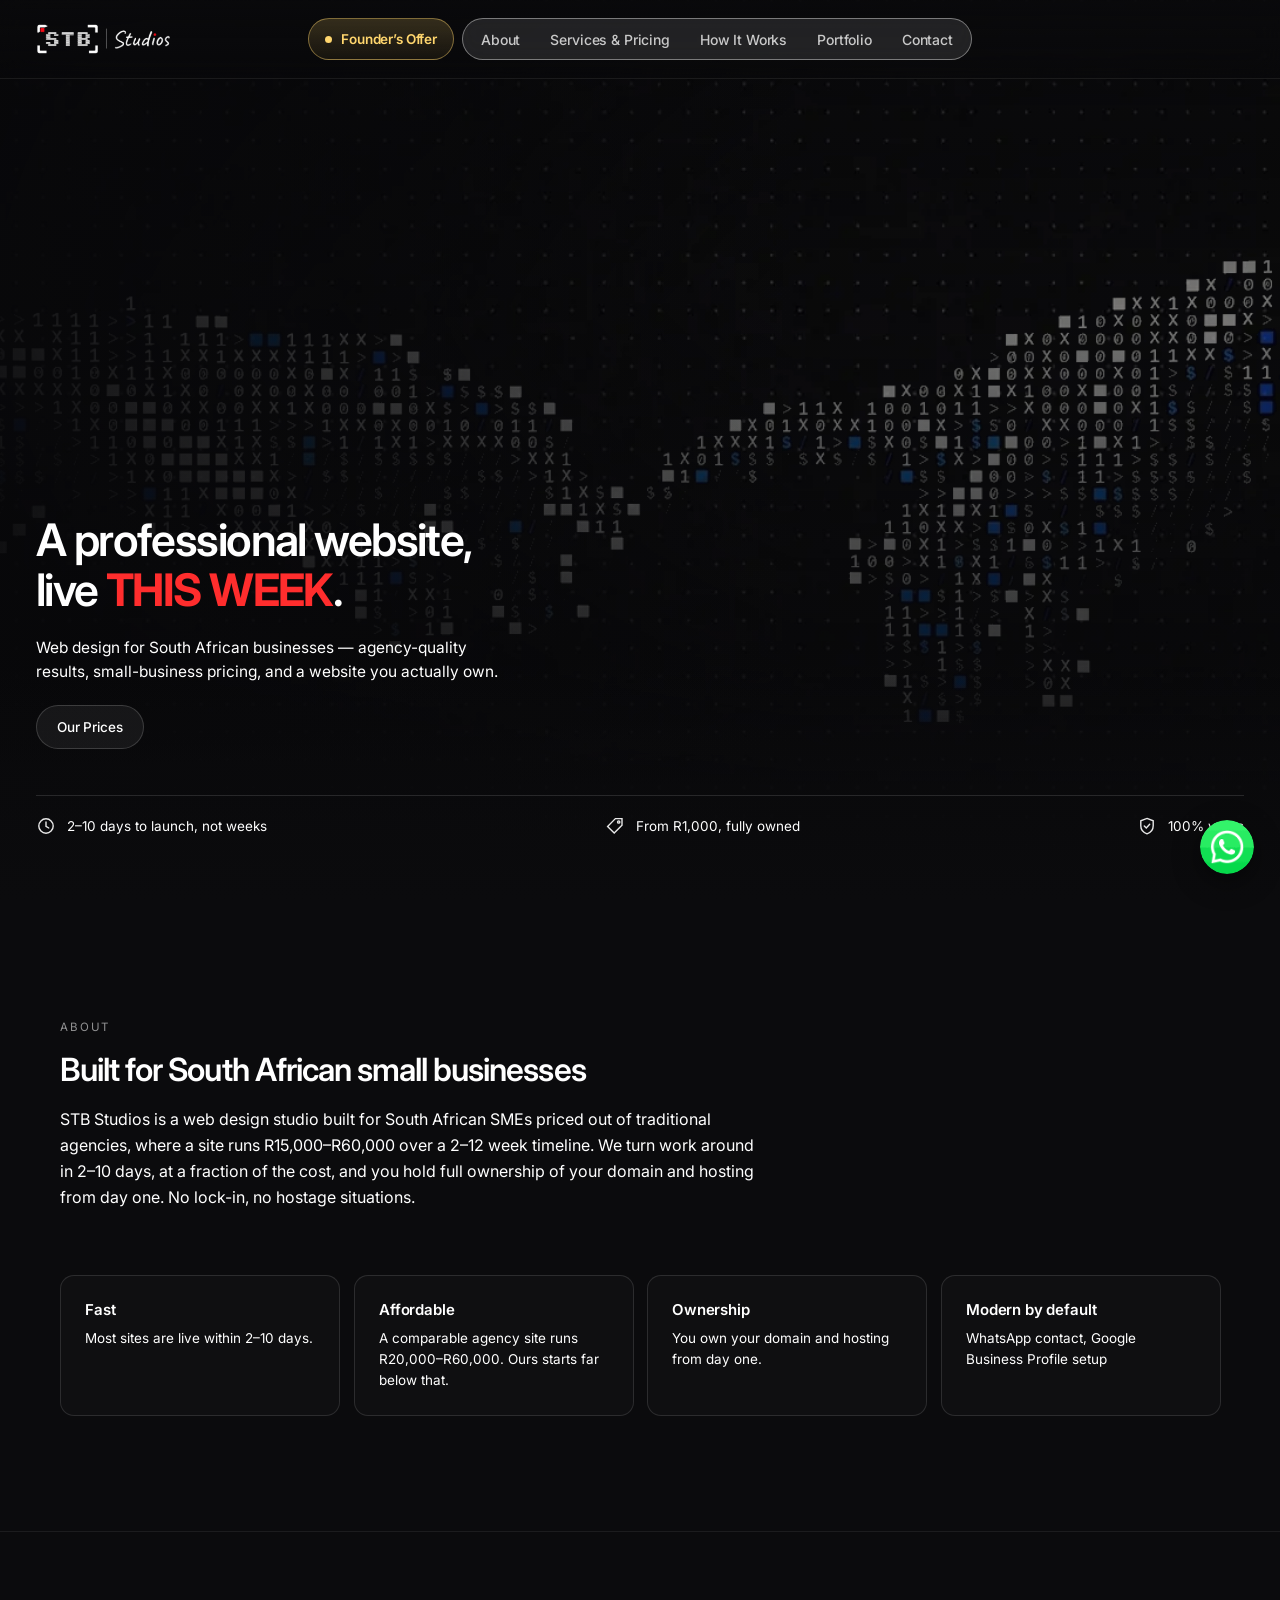
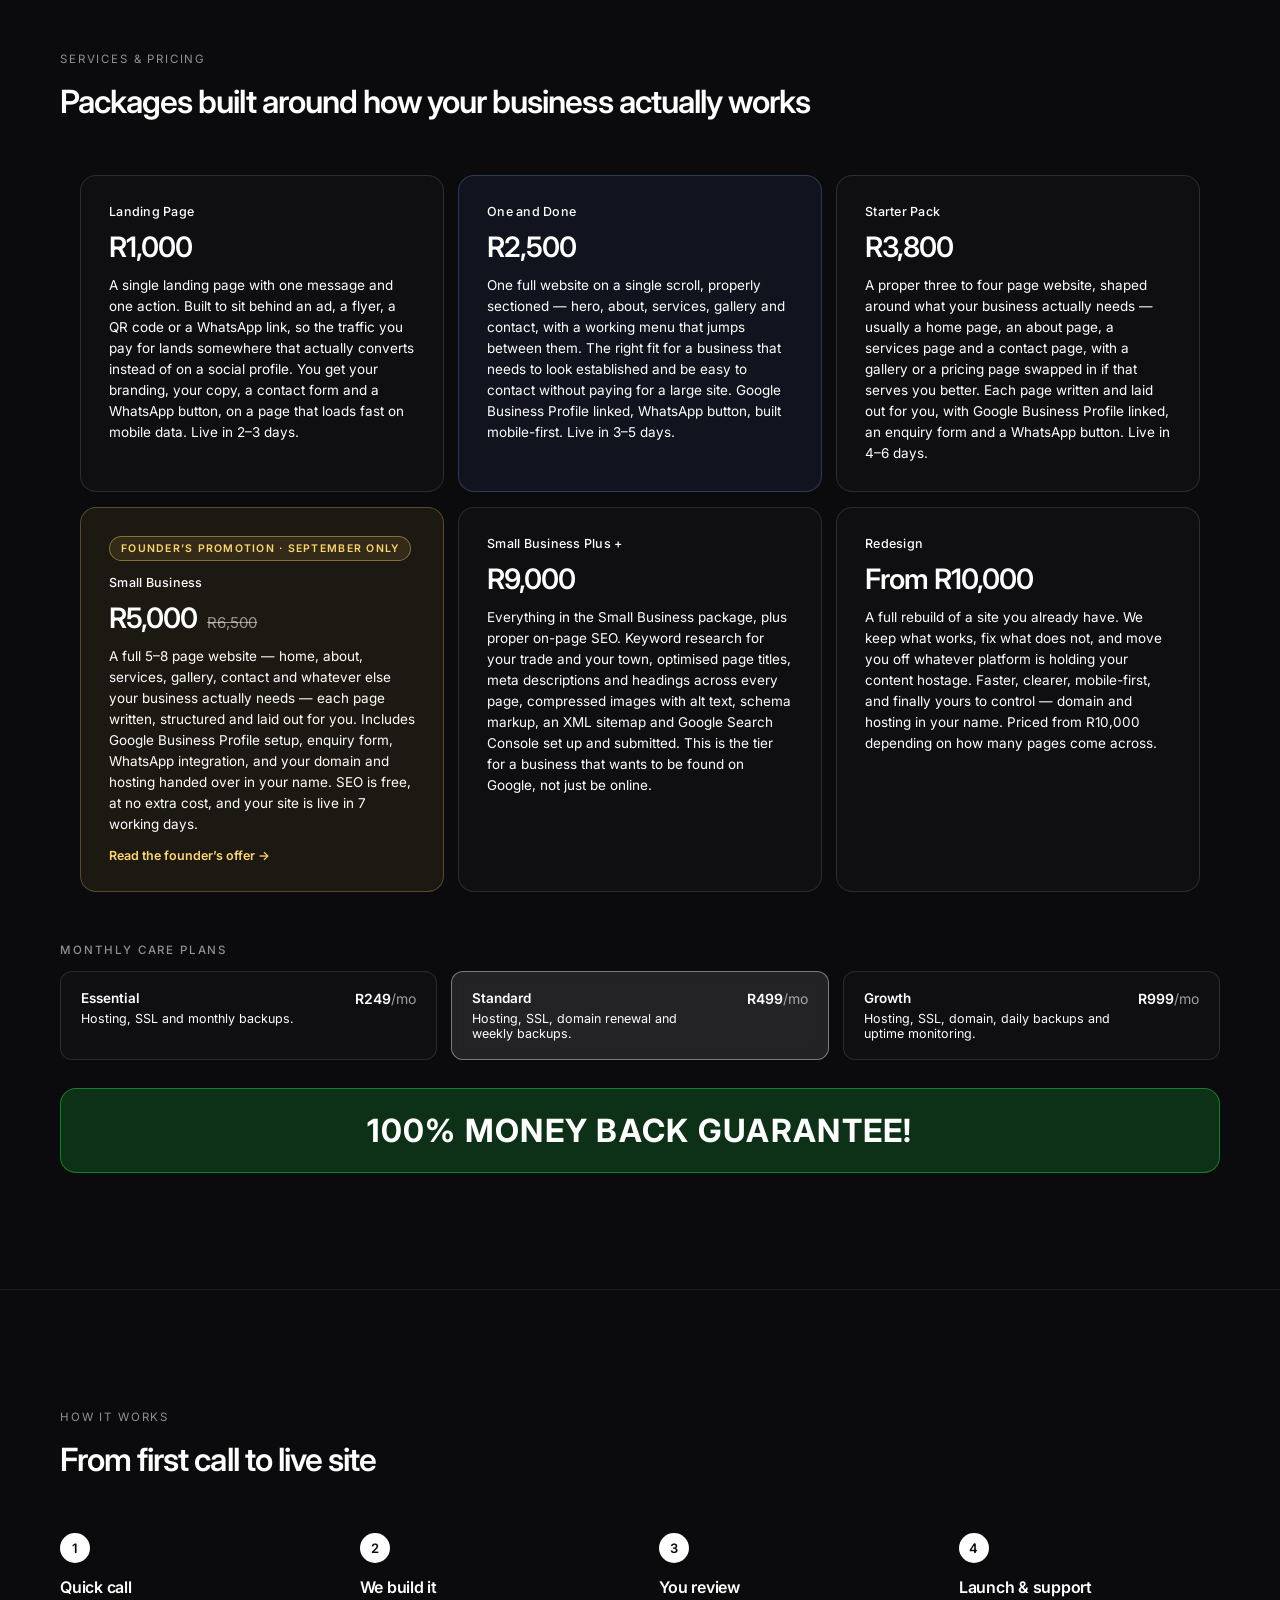
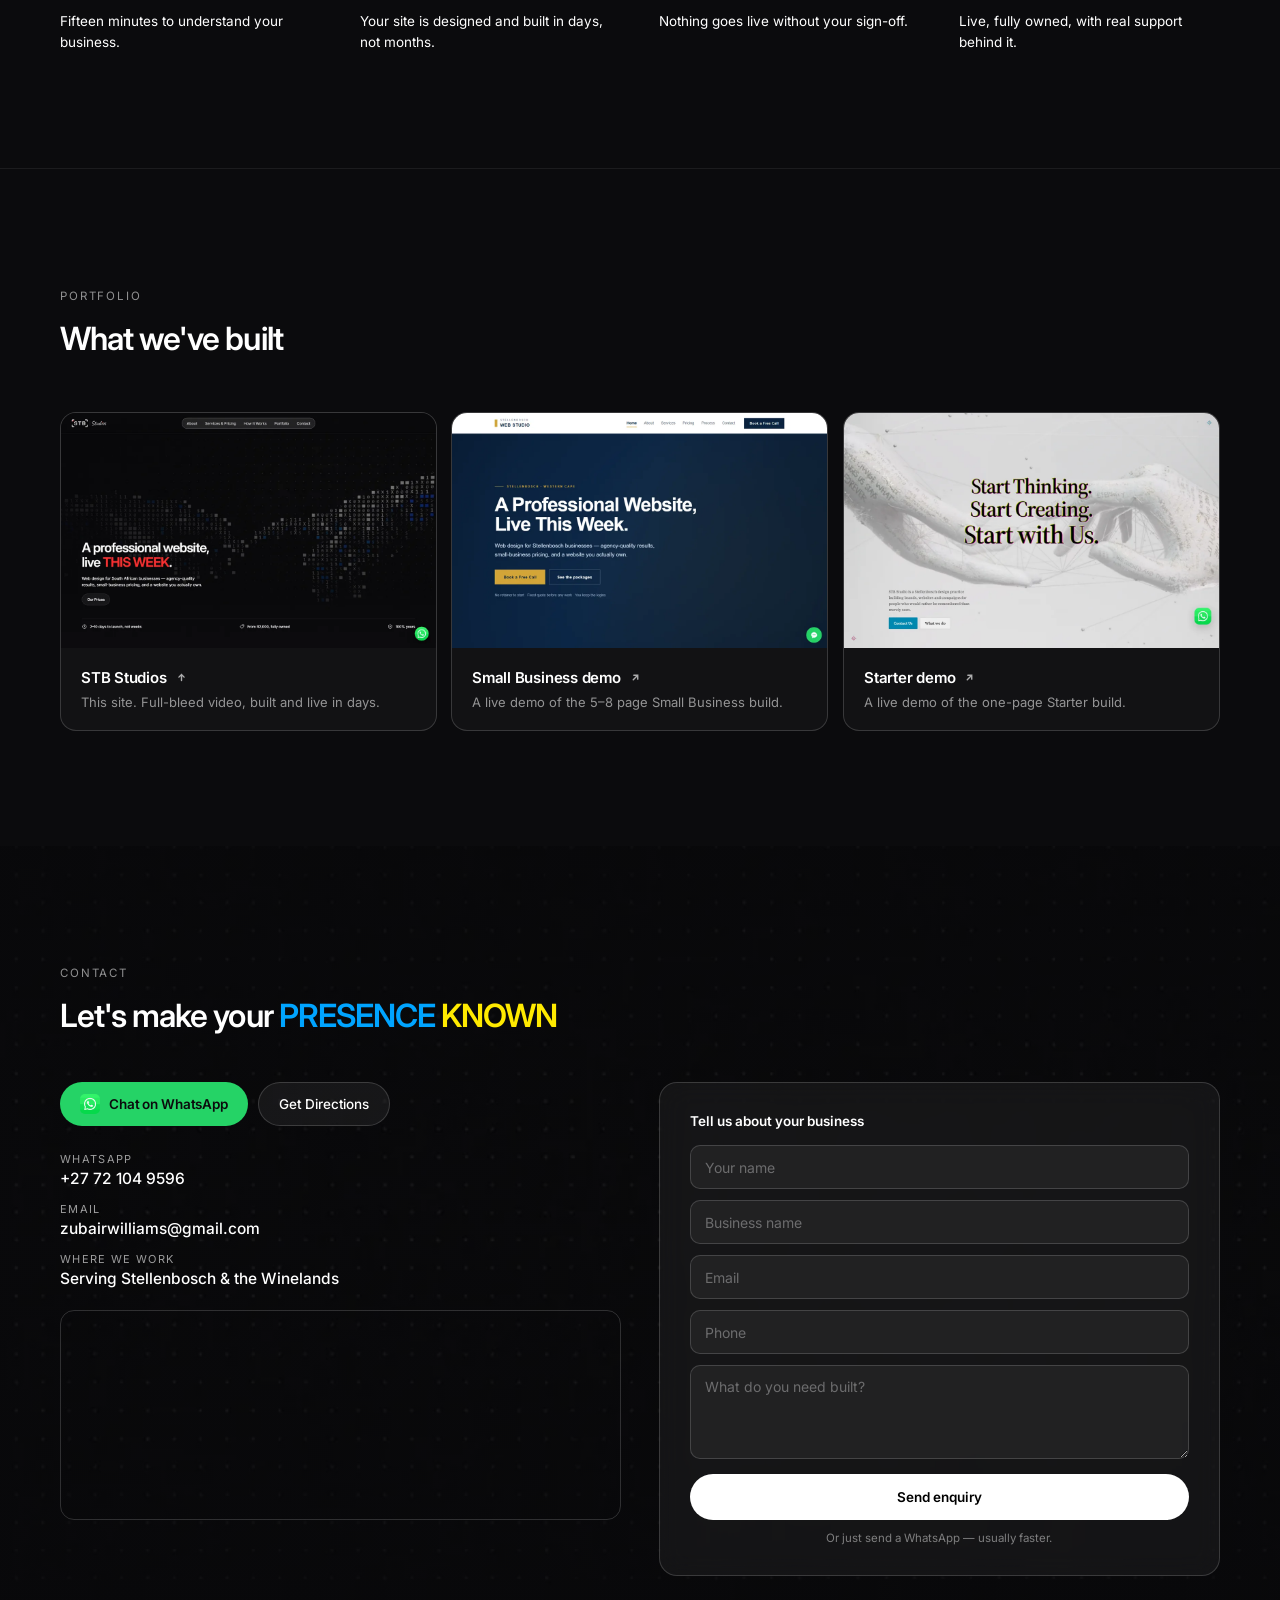
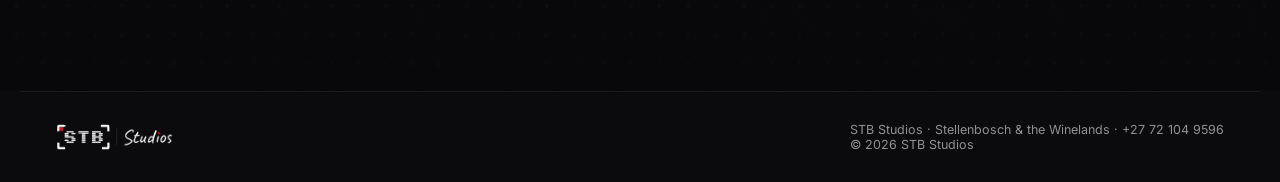
==== commit 3f727cea: "Add Starter Pack tier, rename one-pager to One and Done - One-Page Website renamed One and Done, R3," ====
--- a/index.html
+++ b/index.html
@@ -78,8 +78,10 @@
         "itemListElement": [
           { "@type": "Offer", "priceCurrency": "ZAR", "price": "1000",
             "itemOffered": { "@type": "Service", "name": "Landing Page", "description": "A single landing page with one message and one action, built to convert ad, flyer and WhatsApp traffic." } },
-          { "@type": "Offer", "priceCurrency": "ZAR", "price": "3000",
-            "itemOffered": { "@type": "Service", "name": "One-Page Website", "description": "One full website on a single scroll with hero, about, services, gallery and contact sections. Live in 3-5 days." } },
+          { "@type": "Offer", "priceCurrency": "ZAR", "price": "2500",
+            "itemOffered": { "@type": "Service", "name": "One and Done", "description": "One full website on a single scroll with hero, about, services, gallery and contact sections. Live in 3-5 days." } },
+          { "@type": "Offer", "priceCurrency": "ZAR", "price": "3800",
+            "itemOffered": { "@type": "Service", "name": "Starter Pack", "description": "A three to four page website shaped around what the business needs, with Google Business Profile linked, an enquiry form and a WhatsApp button. Live in 4-6 days." } },
           { "@type": "Offer", "priceCurrency": "ZAR", "price": "5000", "priceValidUntil": "2026-10-01",
             "url": "https://stbstudio.co.za/founding-offer.html",
             "availability": "https://schema.org/LimitedAvailability",
@@ -229,9 +231,14 @@
             <p>A single landing page with one message and one action. Built to sit behind an ad, a flyer, a QR code or a WhatsApp link, so the traffic you pay for lands somewhere that actually converts instead of on a social profile. You get your branding, your copy, a contact form and a WhatsApp button, on a page that loads fast on mobile data. Live in 2&ndash;3 days.</p>
           </div>
           <div class="price-card price-card-blue" data-appear="scale">
-            <span class="price-name">One-Page Website</span>
-            <span class="price-fig">R3,000</span>
+            <span class="price-name">One and Done</span>
+            <span class="price-fig">R2,500</span>
             <p>One full website on a single scroll, properly sectioned &mdash; hero, about, services, gallery and contact, with a working menu that jumps between them. The right fit for a business that needs to look established and be easy to contact without paying for a large site. Google Business Profile linked, WhatsApp button, built mobile-first. Live in 3&ndash;5 days.</p>
+          </div>
+          <div class="price-card" data-appear="scale">
+            <span class="price-name">Starter Pack</span>
+            <span class="price-fig">R3,800</span>
+            <p>A proper three to four page website, shaped around what your business actually needs &mdash; usually a home page, an about page, a services page and a contact page, with a gallery or a pricing page swapped in if that serves you better. Each page written and laid out for you, with Google Business Profile linked, an enquiry form and a WhatsApp button. Live in 4&ndash;6 days.</p>
           </div>
           <a class="price-card price-card-gold" href="founding-offer.html" data-appear="scale">
             <span class="price-flag">Founder&rsquo;s promotion &middot; September only</span>
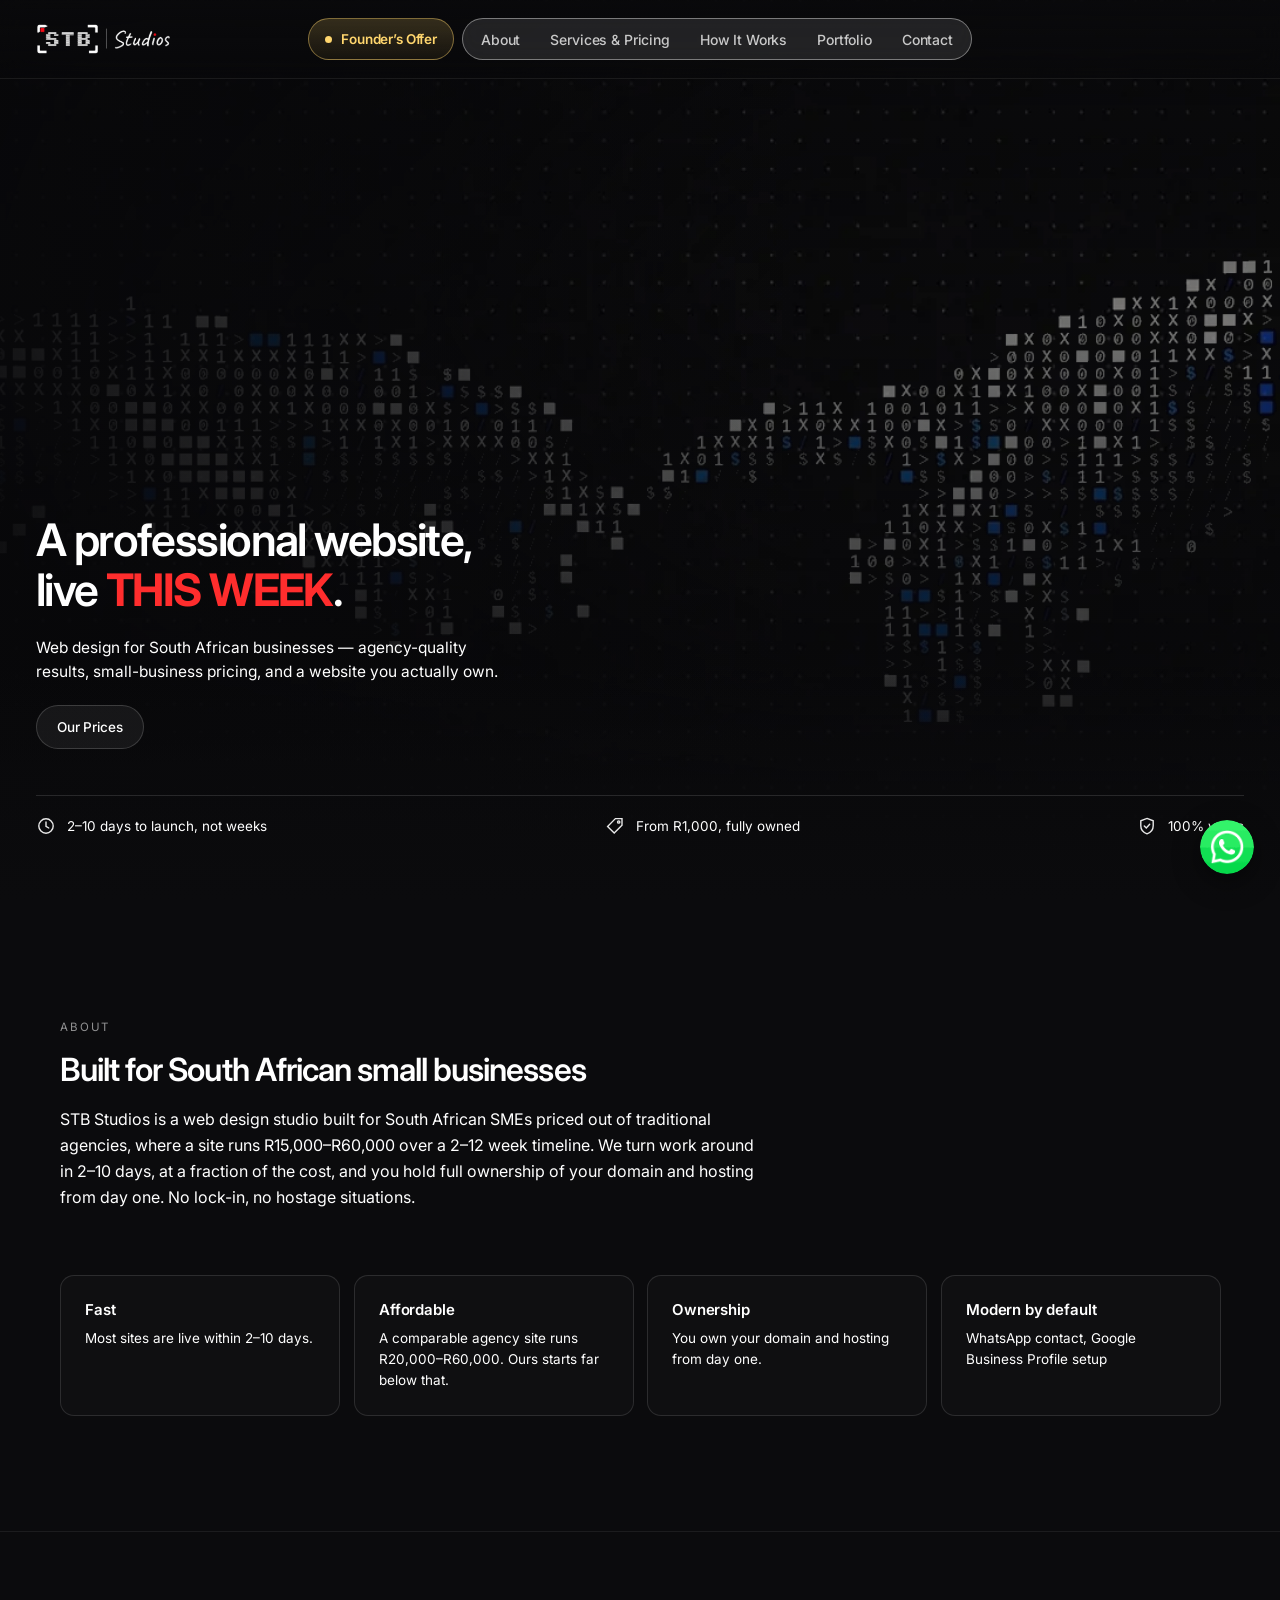
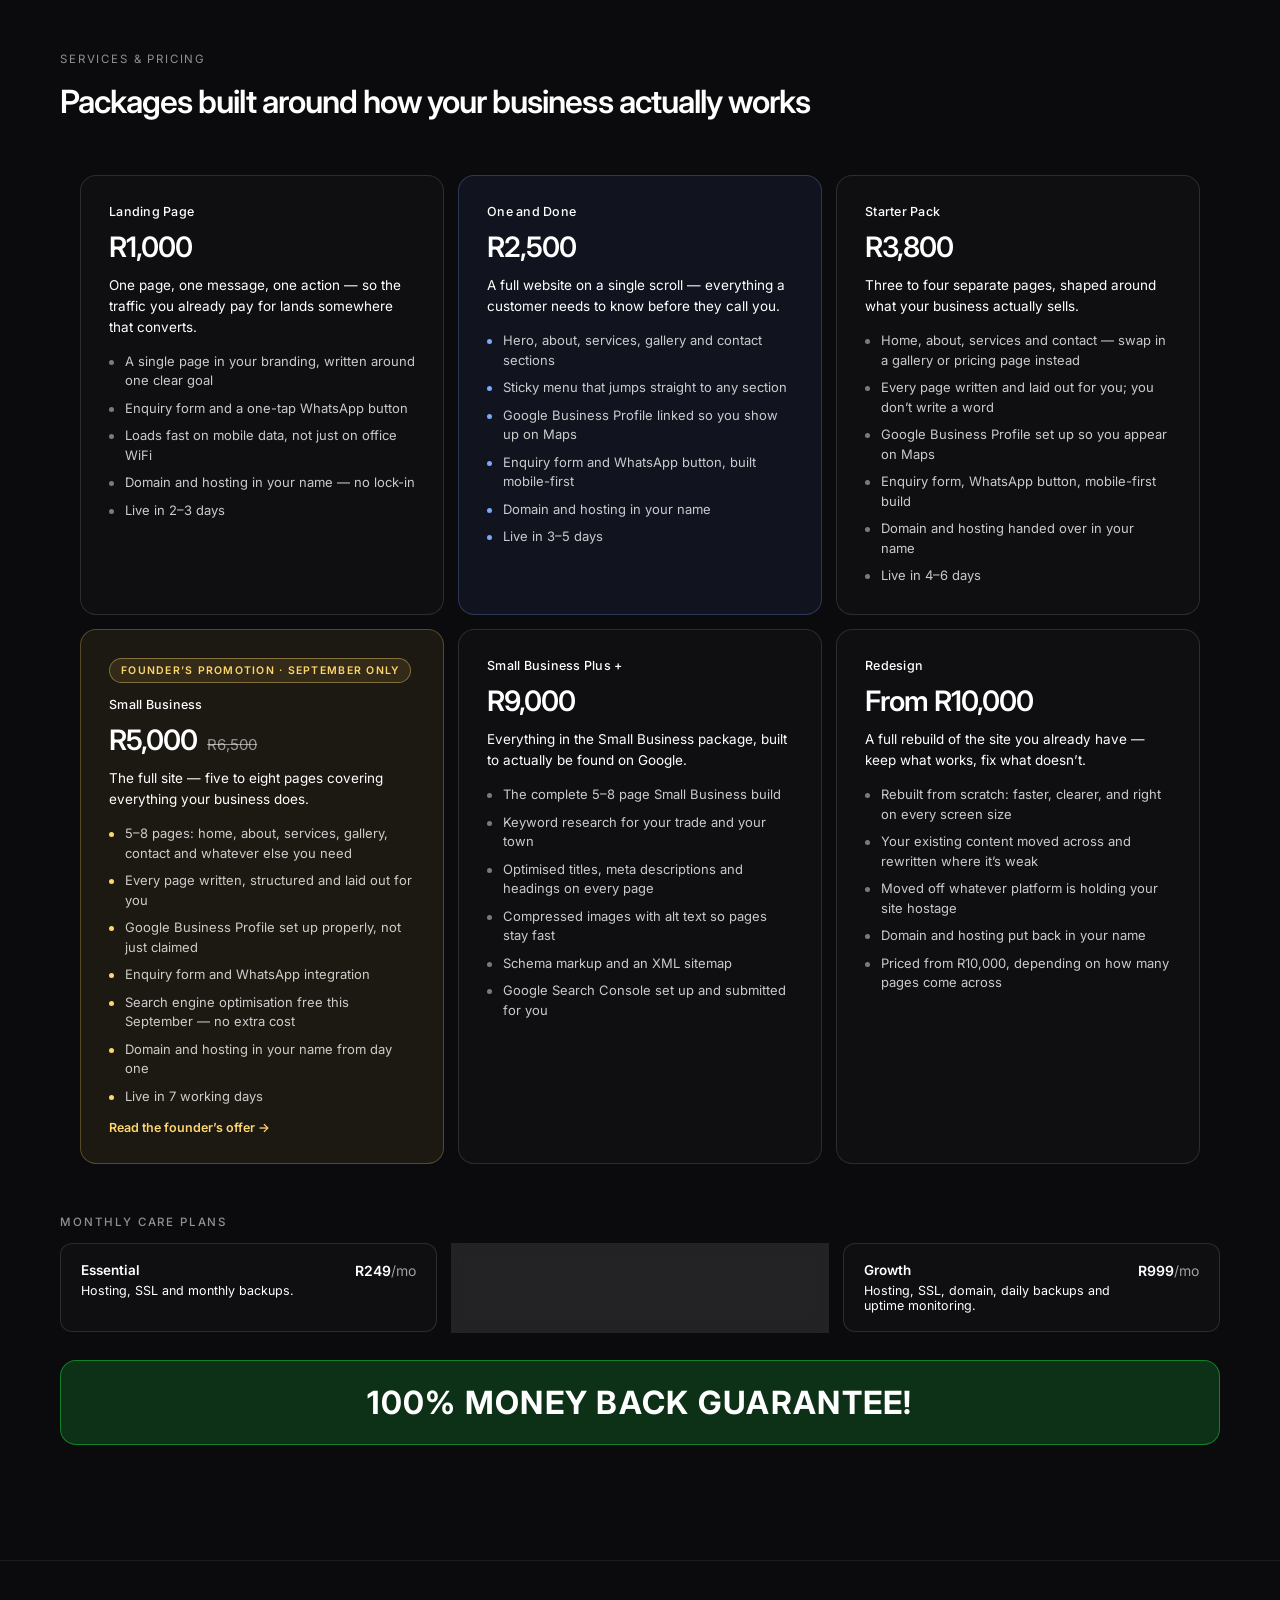
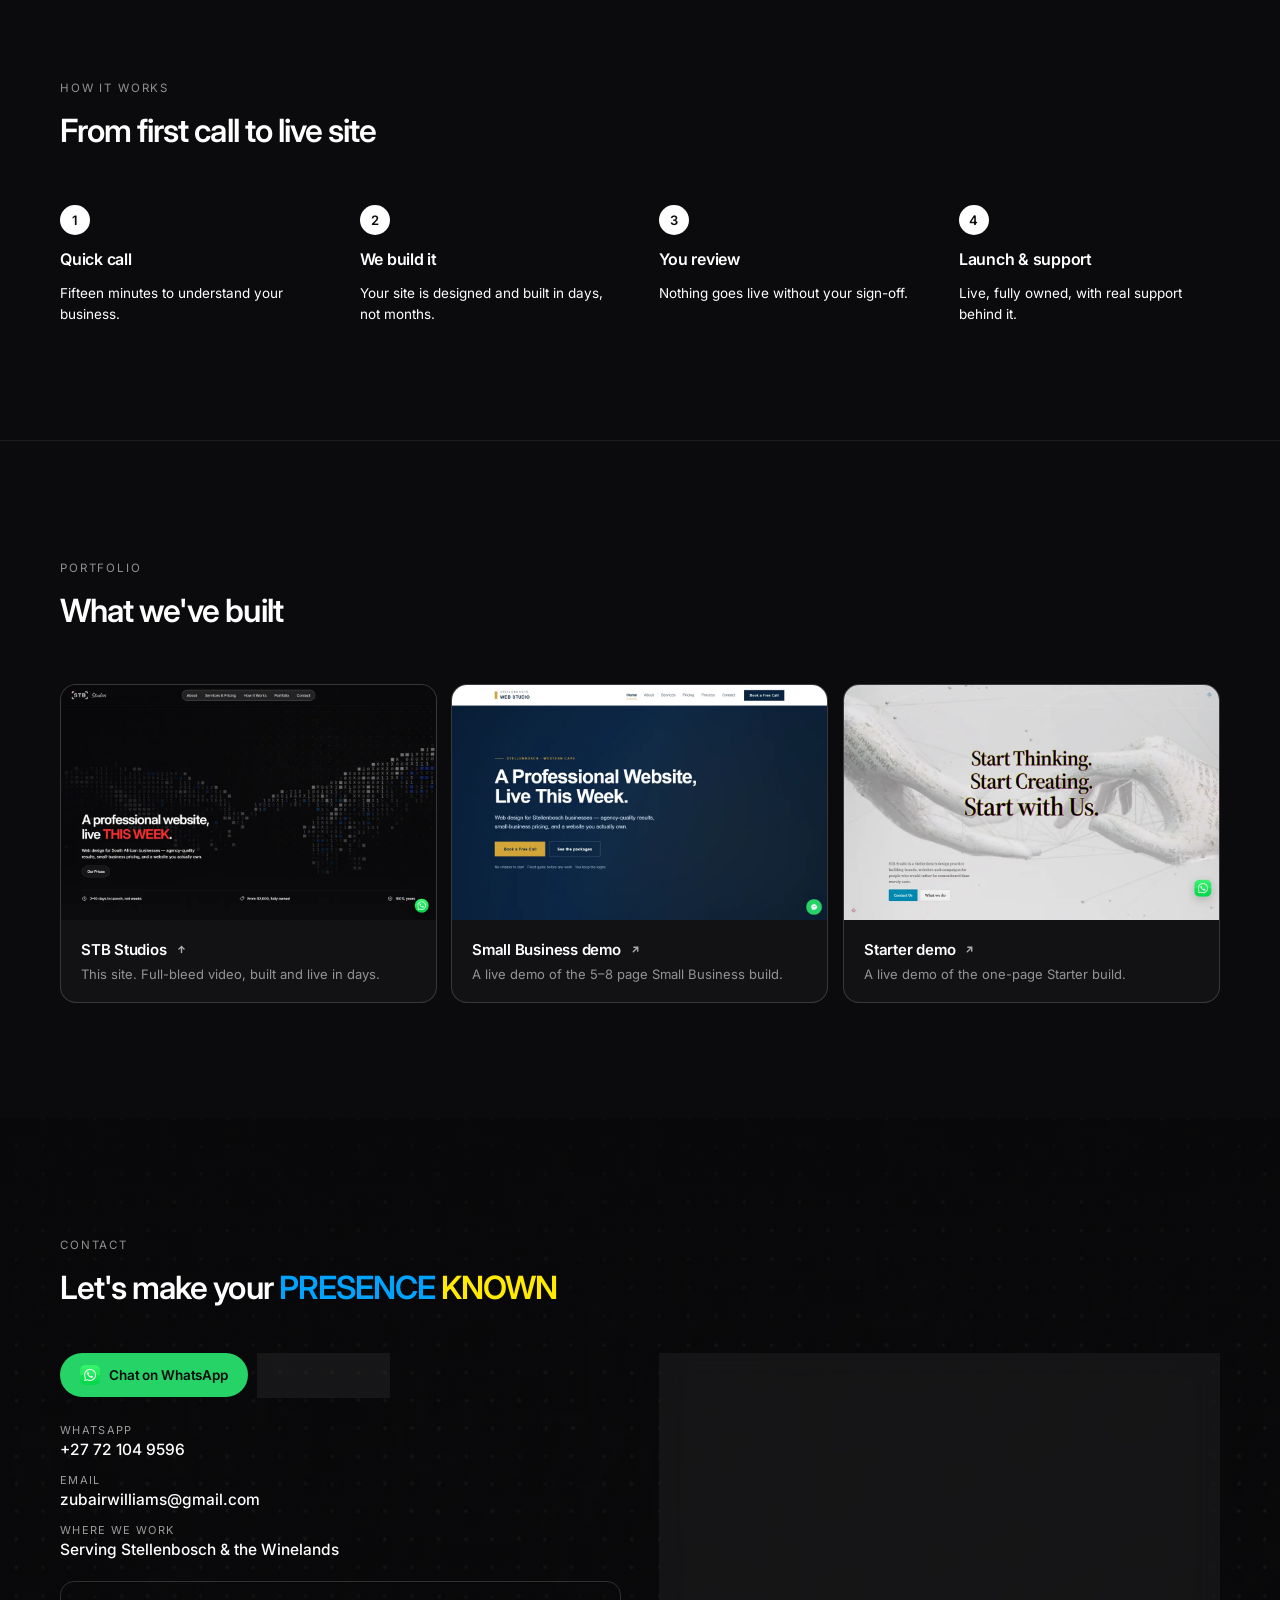
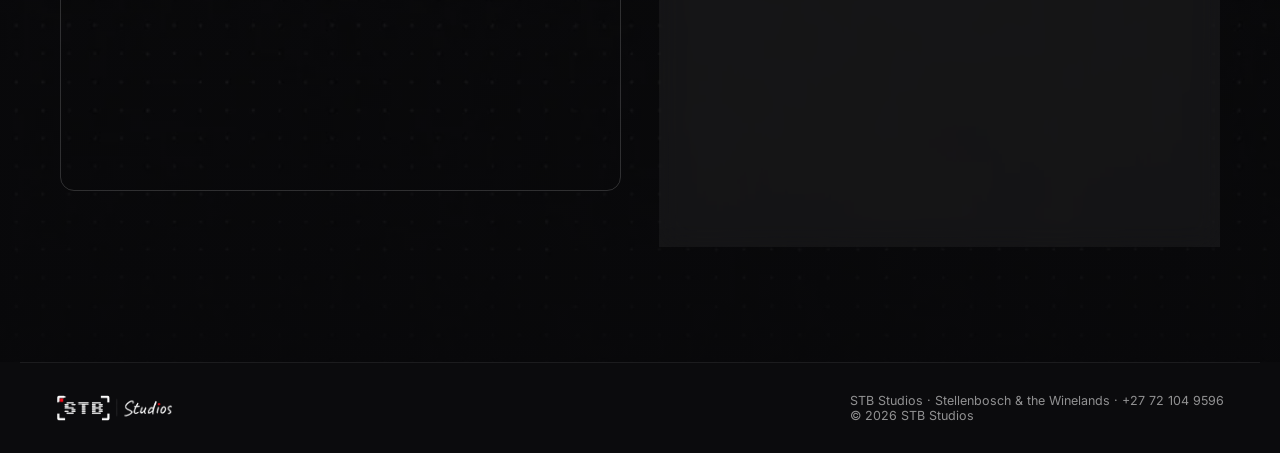
==== commit 047ca2f7: "Rework price cards into a one-line lede plus a feature list Each package now leads with a short desc" ====
--- a/index.html
+++ b/index.html
@@ -228,17 +228,40 @@
           <div class="price-card" data-appear="scale">
             <span class="price-name">Landing Page</span>
             <span class="price-fig">R1,000</span>
-            <p>A single landing page with one message and one action. Built to sit behind an ad, a flyer, a QR code or a WhatsApp link, so the traffic you pay for lands somewhere that actually converts instead of on a social profile. You get your branding, your copy, a contact form and a WhatsApp button, on a page that loads fast on mobile data. Live in 2&ndash;3 days.</p>
+            <p>One page, one message, one action &mdash; so the traffic you already pay for lands somewhere that converts.</p>
+            <ul class="price-list">
+              <li>A single page in your branding, written around one clear goal</li>
+              <li>Enquiry form and a one-tap WhatsApp button</li>
+              <li>Loads fast on mobile data, not just on office WiFi</li>
+              <li>Domain and hosting in your name &mdash; no lock-in</li>
+              <li>Live in 2&ndash;3 days</li>
+            </ul>
           </div>
           <div class="price-card price-card-blue" data-appear="scale">
             <span class="price-name">One and Done</span>
             <span class="price-fig">R2,500</span>
-            <p>One full website on a single scroll, properly sectioned &mdash; hero, about, services, gallery and contact, with a working menu that jumps between them. The right fit for a business that needs to look established and be easy to contact without paying for a large site. Google Business Profile linked, WhatsApp button, built mobile-first. Live in 3&ndash;5 days.</p>
+            <p>A full website on a single scroll &mdash; everything a customer needs to know before they call you.</p>
+            <ul class="price-list">
+              <li>Hero, about, services, gallery and contact sections</li>
+              <li>Sticky menu that jumps straight to any section</li>
+              <li>Google Business Profile linked so you show up on Maps</li>
+              <li>Enquiry form and WhatsApp button, built mobile-first</li>
+              <li>Domain and hosting in your name</li>
+              <li>Live in 3&ndash;5 days</li>
+            </ul>
           </div>
           <div class="price-card" data-appear="scale">
             <span class="price-name">Starter Pack</span>
             <span class="price-fig">R3,800</span>
-            <p>A proper three to four page website, shaped around what your business actually needs &mdash; usually a home page, an about page, a services page and a contact page, with a gallery or a pricing page swapped in if that serves you better. Each page written and laid out for you, with Google Business Profile linked, an enquiry form and a WhatsApp button. Live in 4&ndash;6 days.</p>
+            <p>Three to four separate pages, shaped around what your business actually sells.</p>
+            <ul class="price-list">
+              <li>Home, about, services and contact &mdash; swap in a gallery or pricing page instead</li>
+              <li>Every page written and laid out for you; you don&rsquo;t write a word</li>
+              <li>Google Business Profile set up so you appear on Maps</li>
+              <li>Enquiry form, WhatsApp button, mobile-first build</li>
+              <li>Domain and hosting handed over in your name</li>
+              <li>Live in 4&ndash;6 days</li>
+            </ul>
           </div>
           <a class="price-card price-card-gold" href="founding-offer.html" data-appear="scale">
             <span class="price-flag">Founder&rsquo;s promotion &middot; September only</span>
@@ -247,18 +270,42 @@
               <span class="price-fig">R5,000</span>
               <span class="price-was">R6,500</span>
             </div>
-            <p>A full 5&ndash;8 page website &mdash; home, about, services, gallery, contact and whatever else your business actually needs &mdash; each page written, structured and laid out for you. Includes Google Business Profile setup, enquiry form, WhatsApp integration, and your domain and hosting handed over in your name. SEO is free, at no extra cost, and your site is live in 7 working days.</p>
+            <p>The full site &mdash; five to eight pages covering everything your business does.</p>
+            <ul class="price-list">
+              <li>5&ndash;8 pages: home, about, services, gallery, contact and whatever else you need</li>
+              <li>Every page written, structured and laid out for you</li>
+              <li>Google Business Profile set up properly, not just claimed</li>
+              <li>Enquiry form and WhatsApp integration</li>
+              <li>Search engine optimisation free this September &mdash; no extra cost</li>
+              <li>Domain and hosting in your name from day one</li>
+              <li>Live in 7 working days</li>
+            </ul>
             <span class="price-more">Read the founder&rsquo;s offer &rarr;</span>
           </a>
           <div class="price-card" data-appear="scale">
             <span class="price-name">Small Business Plus +</span>
             <span class="price-fig">R9,000</span>
-            <p>Everything in the Small Business package, plus proper on-page SEO. Keyword research for your trade and your town, optimised page titles, meta descriptions and headings across every page, compressed images with alt text, schema markup, an XML sitemap and Google Search Console set up and submitted. This is the tier for a business that wants to be found on Google, not just be online.</p>
+            <p>Everything in the Small Business package, built to actually be found on Google.</p>
+            <ul class="price-list">
+              <li>The complete 5&ndash;8 page Small Business build</li>
+              <li>Keyword research for your trade and your town</li>
+              <li>Optimised titles, meta descriptions and headings on every page</li>
+              <li>Compressed images with alt text so pages stay fast</li>
+              <li>Schema markup and an XML sitemap</li>
+              <li>Google Search Console set up and submitted for you</li>
+            </ul>
           </div>
           <div class="price-card" data-appear="scale">
             <span class="price-name">Redesign</span>
             <span class="price-fig">From R10,000</span>
-            <p>A full rebuild of a site you already have. We keep what works, fix what does not, and move you off whatever platform is holding your content hostage. Faster, clearer, mobile-first, and finally yours to control &mdash; domain and hosting in your name. Priced from R10,000 depending on how many pages come across.</p>
+            <p>A full rebuild of the site you already have &mdash; keep what works, fix what doesn&rsquo;t.</p>
+            <ul class="price-list">
+              <li>Rebuilt from scratch: faster, clearer, and right on every screen size</li>
+              <li>Your existing content moved across and rewritten where it&rsquo;s weak</li>
+              <li>Moved off whatever platform is holding your site hostage</li>
+              <li>Domain and hosting put back in your name</li>
+              <li>Priced from R10,000, depending on how many pages come across</li>
+            </ul>
           </div>
         </div>
 
--- a/assets/styles.css
+++ b/assets/styles.css
@@ -255,6 +255,17 @@
 .price-name { font-size: 12.5px; font-weight: 500; letter-spacing: 0.02em; }
 .price-fig { font-size: clamp(28px, 2.2vw, 34px); font-weight: 600; letter-spacing: -0.035em; line-height: 1; }
 .price-card p { font-size: 13.5px; line-height: 1.55; }
+.price-list { list-style: none; display: flex; flex-direction: column; gap: 8px; }
+.price-list li {
+  position: relative; padding-left: 16px;
+  font-size: 13px; line-height: 1.5; color: rgba(255,255,255,0.78);
+}
+.price-list li::before {
+  content: ""; position: absolute; left: 0; top: 8px;
+  width: 5px; height: 5px; border-radius: 50%; background: var(--ink-dimmer);
+}
+.price-card-blue .price-list li::before { background: #7aa8ff; }
+.price-card-gold .price-list li::before { background: #ffd66e; }
 
 .care-head {
   margin: clamp(36px, 4vw, 52px) 0 14px;
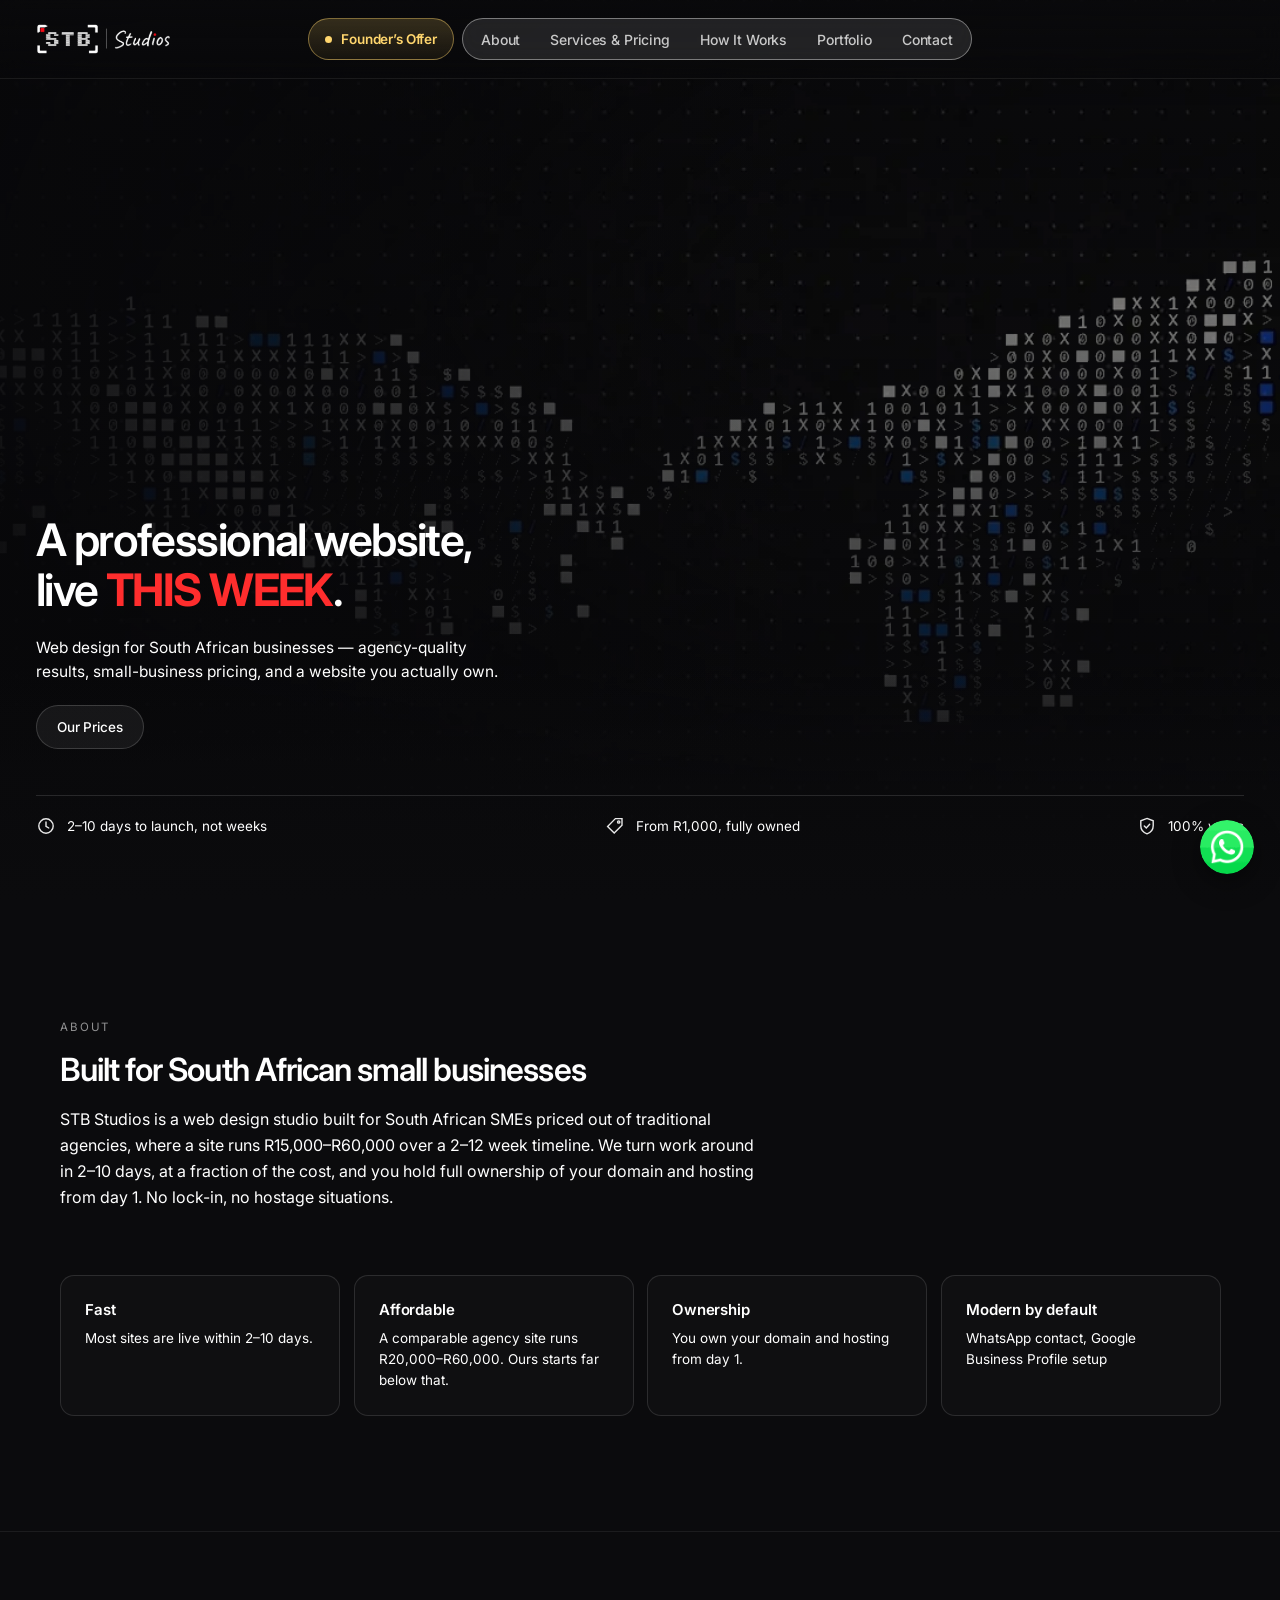
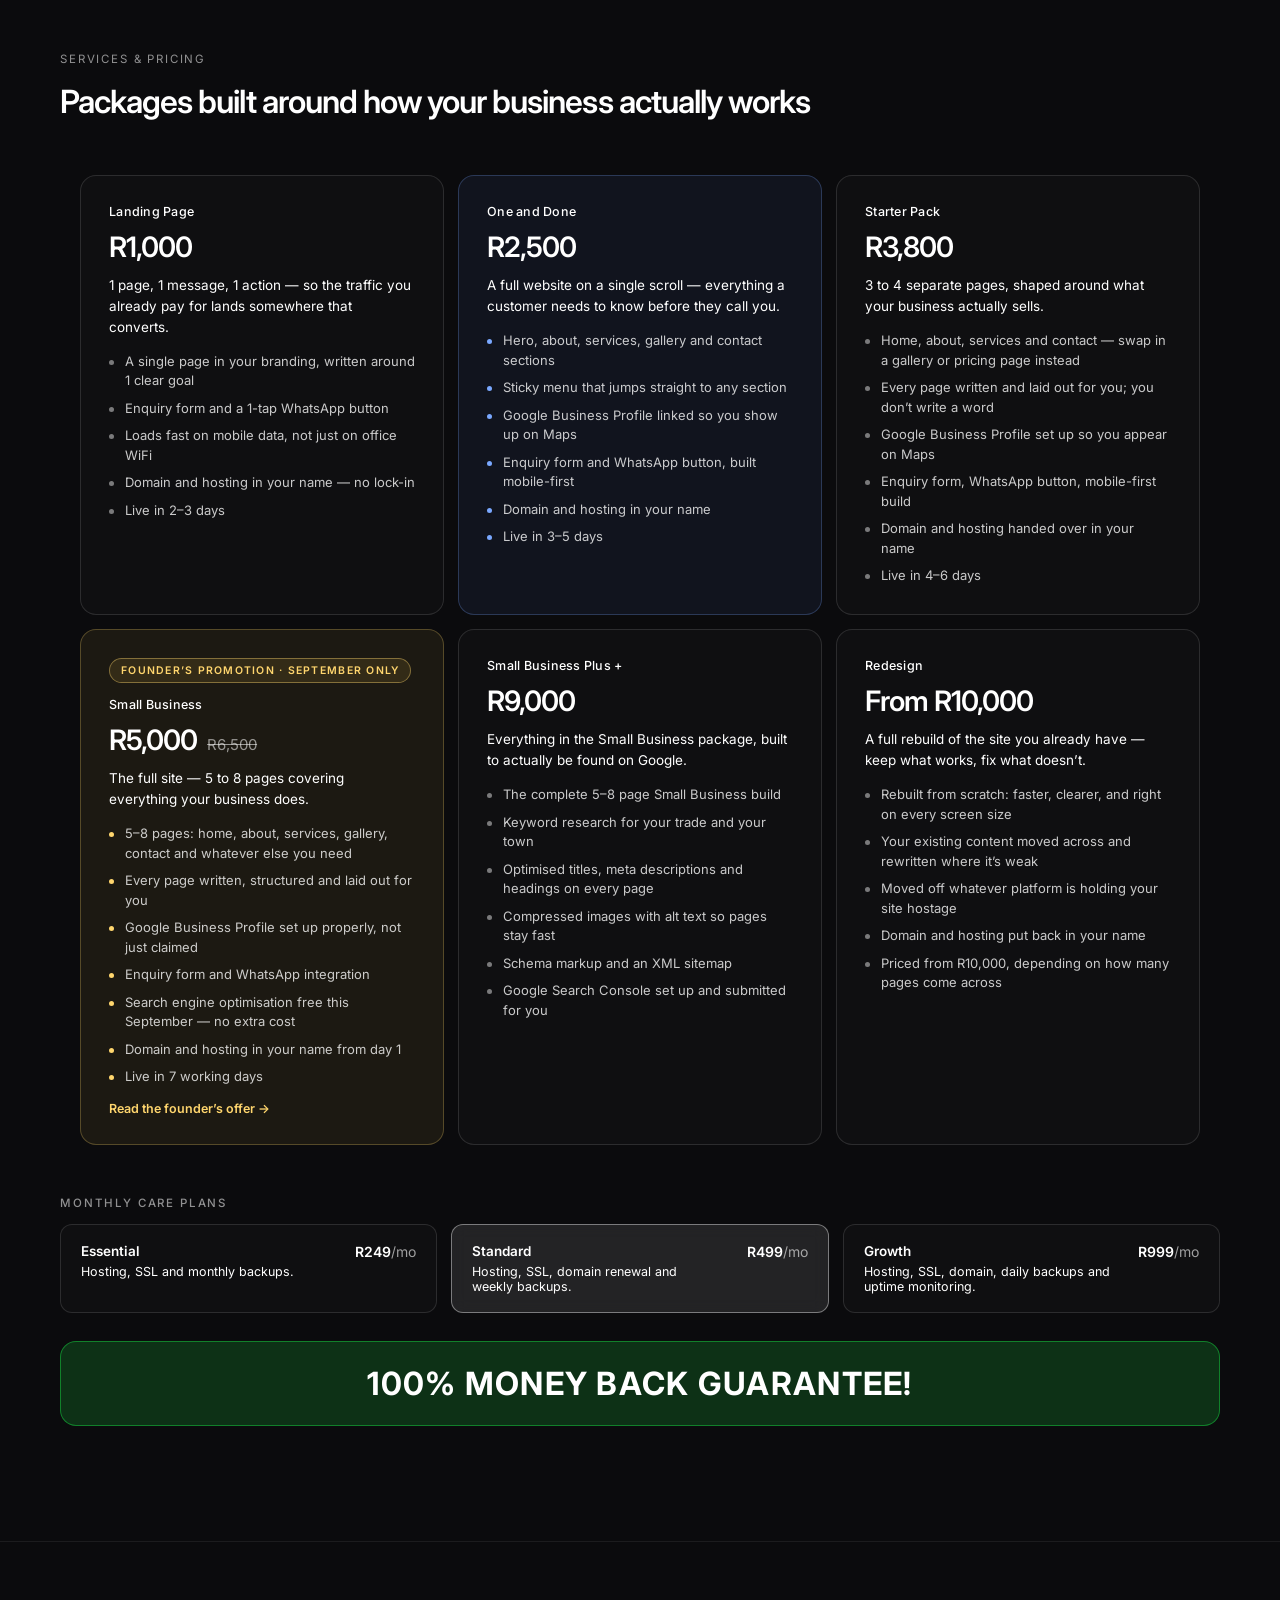
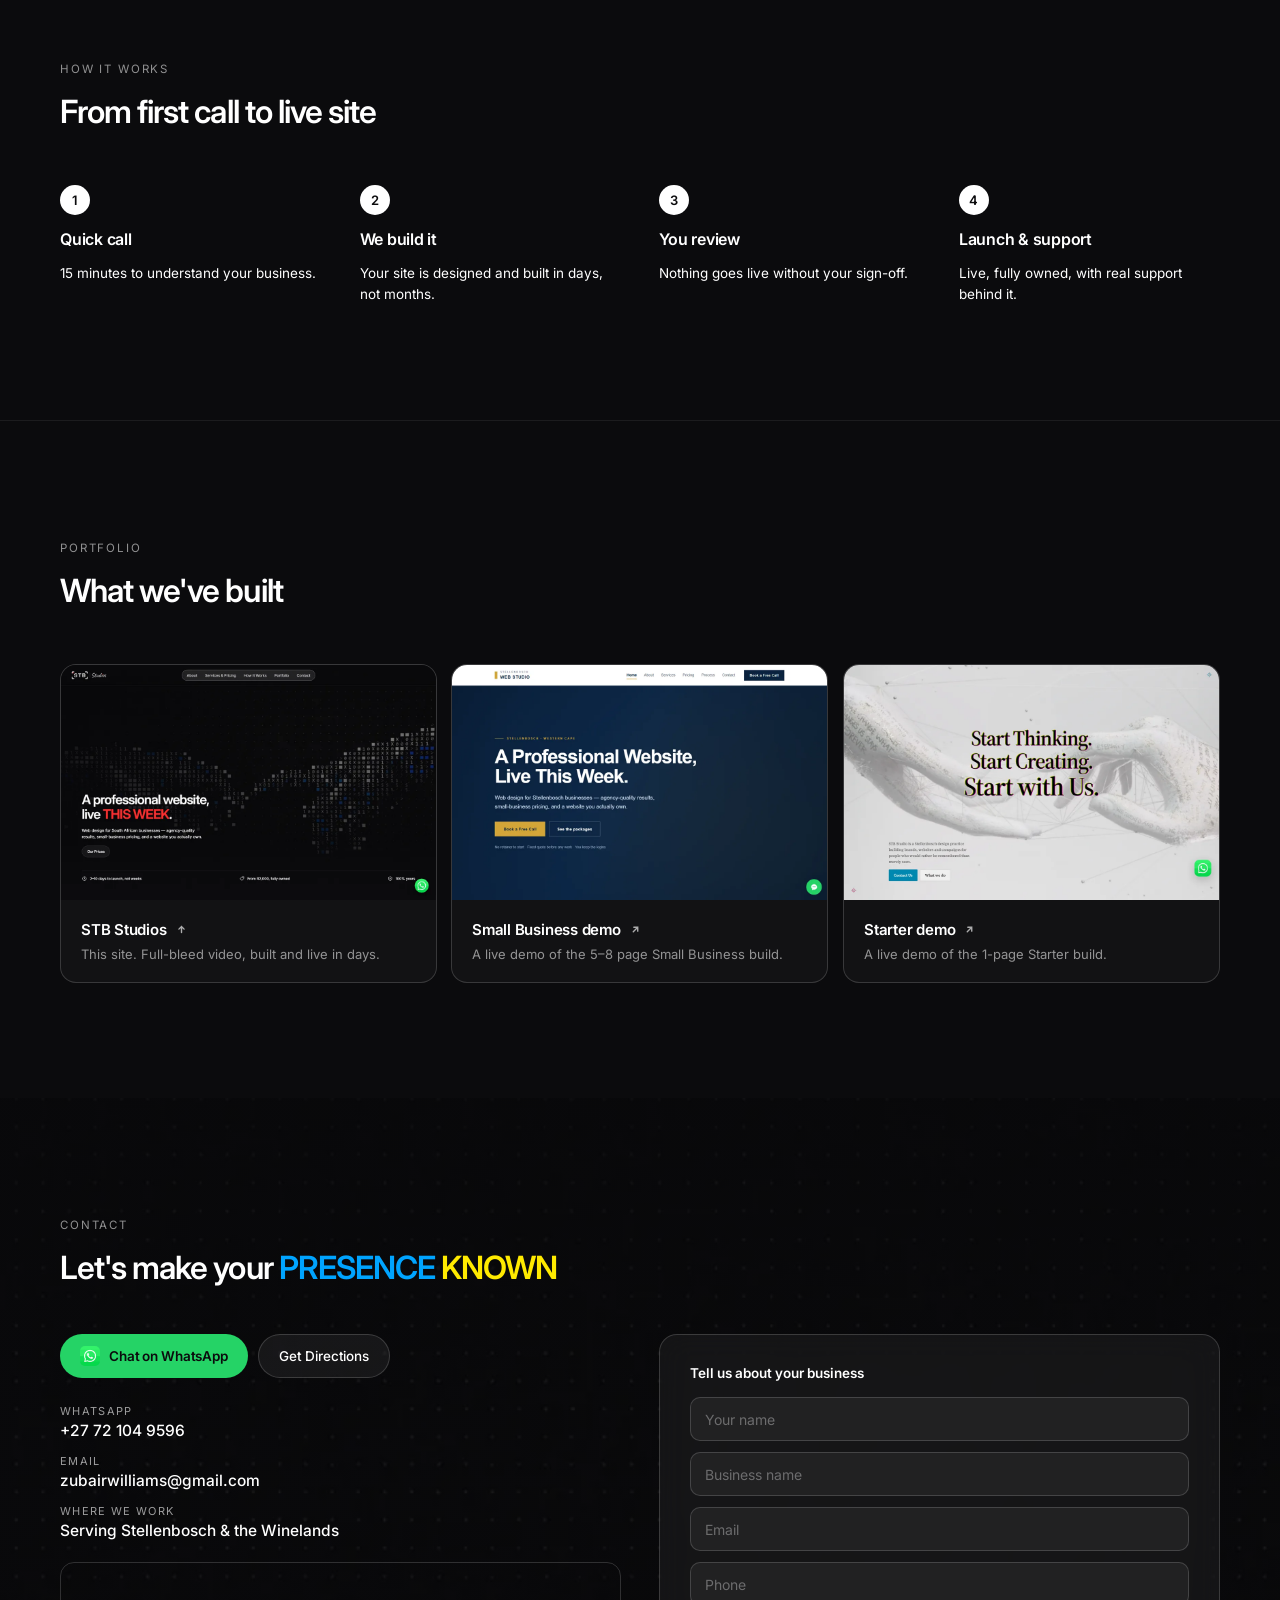
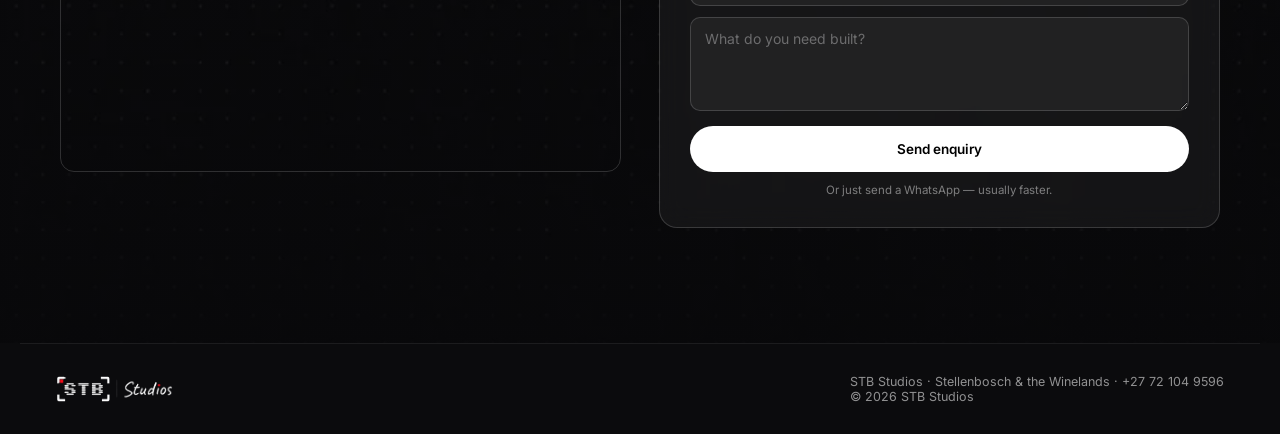
==== commit fcc2325f: "Use digits instead of spelled-out numbers throughout Every quantity on both pages now reads as a num" ====
--- a/index.html
+++ b/index.html
@@ -77,11 +77,11 @@
         "name": "Website packages",
         "itemListElement": [
           { "@type": "Offer", "priceCurrency": "ZAR", "price": "1000",
-            "itemOffered": { "@type": "Service", "name": "Landing Page", "description": "A single landing page with one message and one action, built to convert ad, flyer and WhatsApp traffic." } },
+            "itemOffered": { "@type": "Service", "name": "Landing Page", "description": "A single landing page with 1 message and 1 action, built to convert ad, flyer and WhatsApp traffic." } },
           { "@type": "Offer", "priceCurrency": "ZAR", "price": "2500",
-            "itemOffered": { "@type": "Service", "name": "One and Done", "description": "One full website on a single scroll with hero, about, services, gallery and contact sections. Live in 3-5 days." } },
+            "itemOffered": { "@type": "Service", "name": "One and Done", "description": "A full website on a single scroll with hero, about, services, gallery and contact sections. Live in 3-5 days." } },
           { "@type": "Offer", "priceCurrency": "ZAR", "price": "3800",
-            "itemOffered": { "@type": "Service", "name": "Starter Pack", "description": "A three to four page website shaped around what the business needs, with Google Business Profile linked, an enquiry form and a WhatsApp button. Live in 4-6 days." } },
+            "itemOffered": { "@type": "Service", "name": "Starter Pack", "description": "A 3 to 4 page website shaped around what the business needs, with Google Business Profile linked, an enquiry form and a WhatsApp button. Live in 4-6 days." } },
           { "@type": "Offer", "priceCurrency": "ZAR", "price": "5000", "priceValidUntil": "2026-10-01",
             "url": "https://stbstudio.co.za/founding-offer.html",
             "availability": "https://schema.org/LimitedAvailability",
@@ -195,7 +195,7 @@
         <div class="measure">
           <span class="kicker" data-appear="soft">About</span>
           <h2 data-appear="soft">Built for South African small businesses</h2>
-          <p class="lede" data-appear="soft">STB Studios is a web design studio built for South African SMEs priced out of traditional agencies, where a site runs R15,000–R60,000 over a 2–12 week timeline. We turn work around in 2–10 days, at a fraction of the cost, and you hold full ownership of your domain and hosting from day one. No lock-in, no hostage situations.</p>
+          <p class="lede" data-appear="soft">STB Studios is a web design studio built for South African SMEs priced out of traditional agencies, where a site runs R15,000–R60,000 over a 2–12 week timeline. We turn work around in 2–10 days, at a fraction of the cost, and you hold full ownership of your domain and hosting from day 1. No lock-in, no hostage situations.</p>
         </div>
 
         <div class="card-grid">
@@ -209,7 +209,7 @@
           </div>
           <div class="card" data-appear="scale">
             <h3>Ownership</h3>
-            <p>You own your domain and hosting from day one.</p>
+            <p>You own your domain and hosting from day 1.</p>
           </div>
           <div class="card" data-appear="scale">
             <h3>Modern by default</h3>
@@ -228,10 +228,10 @@
           <div class="price-card" data-appear="scale">
             <span class="price-name">Landing Page</span>
             <span class="price-fig">R1,000</span>
-            <p>One page, one message, one action &mdash; so the traffic you already pay for lands somewhere that converts.</p>
-            <ul class="price-list">
-              <li>A single page in your branding, written around one clear goal</li>
-              <li>Enquiry form and a one-tap WhatsApp button</li>
+            <p>1 page, 1 message, 1 action &mdash; so the traffic you already pay for lands somewhere that converts.</p>
+            <ul class="price-list">
+              <li>A single page in your branding, written around 1 clear goal</li>
+              <li>Enquiry form and a 1-tap WhatsApp button</li>
               <li>Loads fast on mobile data, not just on office WiFi</li>
               <li>Domain and hosting in your name &mdash; no lock-in</li>
               <li>Live in 2&ndash;3 days</li>
@@ -253,7 +253,7 @@
           <div class="price-card" data-appear="scale">
             <span class="price-name">Starter Pack</span>
             <span class="price-fig">R3,800</span>
-            <p>Three to four separate pages, shaped around what your business actually sells.</p>
+            <p>3 to 4 separate pages, shaped around what your business actually sells.</p>
             <ul class="price-list">
               <li>Home, about, services and contact &mdash; swap in a gallery or pricing page instead</li>
               <li>Every page written and laid out for you; you don&rsquo;t write a word</li>
@@ -270,14 +270,14 @@
               <span class="price-fig">R5,000</span>
               <span class="price-was">R6,500</span>
             </div>
-            <p>The full site &mdash; five to eight pages covering everything your business does.</p>
+            <p>The full site &mdash; 5 to 8 pages covering everything your business does.</p>
             <ul class="price-list">
               <li>5&ndash;8 pages: home, about, services, gallery, contact and whatever else you need</li>
               <li>Every page written, structured and laid out for you</li>
               <li>Google Business Profile set up properly, not just claimed</li>
               <li>Enquiry form and WhatsApp integration</li>
               <li>Search engine optimisation free this September &mdash; no extra cost</li>
-              <li>Domain and hosting in your name from day one</li>
+              <li>Domain and hosting in your name from day 1</li>
               <li>Live in 7 working days</li>
             </ul>
             <span class="price-more">Read the founder&rsquo;s offer &rarr;</span>
@@ -344,7 +344,7 @@
         <h2 class="section-head" data-appear="soft">From first call to live site</h2>
 
         <ol class="steps">
-          <li data-appear="side"><span class="step-num">1</span><h3>Quick call</h3><p>Fifteen minutes to understand your business.</p></li>
+          <li data-appear="side"><span class="step-num">1</span><h3>Quick call</h3><p>15 minutes to understand your business.</p></li>
           <li data-appear="side"><span class="step-num">2</span><h3>We build it</h3><p>Your site is designed and built in days, not months.</p></li>
           <li data-appear="side"><span class="step-num">3</span><h3>You review</h3><p>Nothing goes live without your sign-off.</p></li>
           <li data-appear="side"><span class="step-num">4</span><h3>Launch &amp; support</h3><p>Live, fully owned, with real support behind it.</p></li>
@@ -384,13 +384,13 @@
 
           <a class="work" href="https://zubairthecreator.github.io/Starter_Package_DEMO/" target="_blank" rel="noopener" data-appear="scale">
             <div class="work-shot">
-              <img src="assets/demo-starter.webp" alt="Starter package demo — a one-page business website built by STB Studios" loading="lazy" decoding="async" width="1100" height="688">
+              <img src="assets/demo-starter.webp" alt="Starter package demo — a 1-page business website built by STB Studios" loading="lazy" decoding="async" width="1100" height="688">
             </div>
             <div class="work-meta">
               <span class="work-title">Starter demo
                 <svg width="13" height="13" viewBox="0 0 14 14" fill="none" stroke="rgba(255,255,255,0.65)" stroke-width="1.5" stroke-linecap="round" aria-hidden="true"><path d="M4.6 9.4L9.4 4.6M5.2 4.6h4.2v4.2"/></svg>
               </span>
-              <span class="work-note">A live demo of the one-page Starter build.</span>
+              <span class="work-note">A live demo of the 1-page Starter build.</span>
             </div>
           </a>
         </div>
